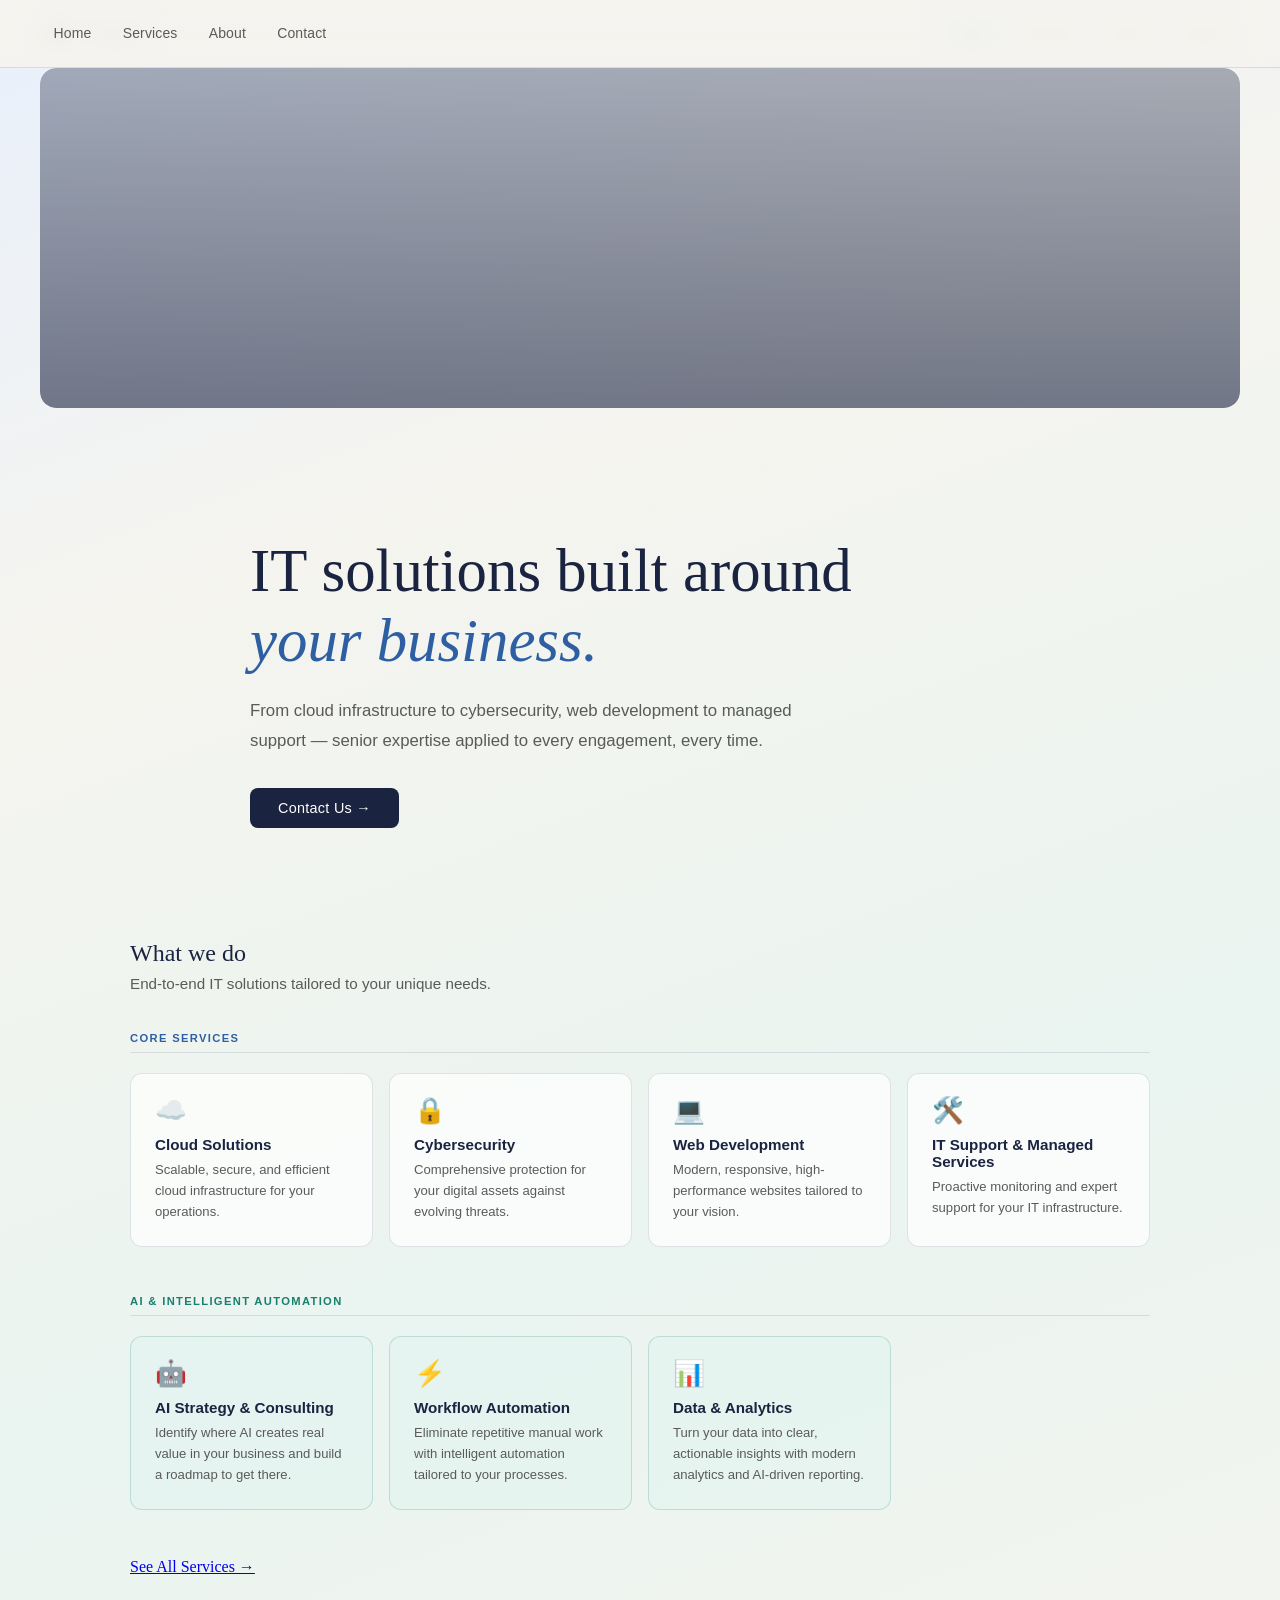
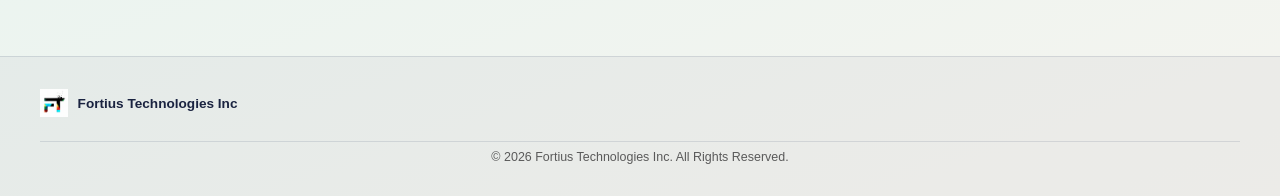
==== index.html @ 6e8ea07d "Revise index.html for improved layout and content Updated HTML structure and content for Fortius Tec" ====
<!DOCTYPE html>
<html lang="en">
<head>
  <meta charset="UTF-8" />
  <meta name="viewport" content="width=device-width, initial-scale=1.0" />
  <title>Fortius Technologies Inc — Experienced, Personalized IT Consulting</title>
  <link rel="stylesheet" href="styles.css" />
</head>
<body>

  <!-- NAV -->
  <nav>
    <a href="index.html" class="logo-wrap">
      <img src="logo.png" alt="Fortius Technologies Logo" />
      <span class="logo-text">Fortius</span>
    </a>
    <ul>
      <li><a href="index.html" class="active">Home</a></li>
      <li><a href="services.html">Services</a></li>
      <li><a href="about.html">About</a></li>
      <li><a href="contact.html">Contact</a></li>
    </ul>
  </nav>

  <main>

    <!-- VIDEO BANNER -->
    <div class="video-hero">
      <video autoplay muted loop playsinline>
        <source src="background.mp4" type="video/mp4" />
      </video>
    </div>

    <!-- HERO -->
    <section class="hero">
      <h1>IT solutions built around<br /><em>your business.</em></h1>
      <p>From cloud infrastructure to cybersecurity, web development to managed support — senior expertise applied to every engagement, every time.</p>
      <a href="contact.html" class="btn">Contact Us →</a>
    </section>

    <!-- QUICK SERVICES PREVIEW -->
    <section class="services-section">
      <h2>What we do</h2>
      <p class="section-sub">End-to-end IT solutions tailored to your unique needs.</p>

      <div class="service-category">
        <h3>Core Services</h3>
        <div class="cards">
          <div class="card">
            <span class="card-icon">☁️</span>
            <h4>Cloud Solutions</h4>
            <p>Scalable, secure, and efficient cloud infrastructure for your operations.</p>
          </div>
          <div class="card">
            <span class="card-icon">🔒</span>
            <h4>Cybersecurity</h4>
            <p>Comprehensive protection for your digital assets against evolving threats.</p>
          </div>
          <div class="card">
            <span class="card-icon">💻</span>
            <h4>Web Development</h4>
            <p>Modern, responsive, high-performance websites tailored to your vision.</p>
          </div>
          <div class="card">
            <span class="card-icon">🛠️</span>
            <h4>IT Support &amp; Managed Services</h4>
            <p>Proactive monitoring and expert support for your IT infrastructure.</p>
          </div>
        </div>
      </div>

      <div class="service-category ai-category">
        <h3>AI &amp; Intelligent Automation</h3>
        <div class="cards">
          <div class="card">
            <span class="card-icon">🤖</span>
            <h4>AI Strategy &amp; Consulting</h4>
            <p>Identify where AI creates real value in your business and build a roadmap to get there.</p>
          </div>
          <div class="card">
            <span class="card-icon">⚡</span>
            <h4>Workflow Automation</h4>
            <p>Eliminate repetitive manual work with intelligent automation tailored to your processes.</p>
          </div>
          <div class="card">
            <span class="card-icon">📊</span>
            <h4>Data &amp; Analytics</h4>
            <p>Turn your data into clear, actionable insights with modern analytics and AI-driven reporting.</p>
          </div>
        </div>
      </div>

      <a href="services.html" class="btn" style="margin-top:1rem;">See All Services →</a>
    </section>

  </main>

  <!-- FOOTER -->
  <footer>
    <a href="index.html" class="footer-logo">
      <img src="logo.png" alt="Fortius Technologies" />
      <span>Fortius Technologies Inc</span>
    </a>
    <nav>
      <ul>
        <li><a href="index.html">Home</a></li>
        <li><a href="services.html">Services</a></li>
        <li><a href="about.html">About</a></li>
        <li><a href="contact.html">Contact</a></li>
      </ul>
    </nav>
    <p class="copy">© 2026 Fortius Technologies Inc. All Rights Reserved.</p>
  </footer>

</body>
</html>
---- styles.css ----
/* =============================================
   Fortius Technologies — Global Styles
   ============================================= */

*, *::before, *::after {
  box-sizing: border-box;
  margin: 0;
  padding: 0;
}

:root {
  --cream: #f5f4ef;
  --cream-dark: #ede9e0;
  --navy: #1a2340;
  --navy-mid: #243057;
  --accent: #2e5fa3;
  --accent-light: #4a7fd4;
  --accent-glow: #d6e4f7;
  --teal: #1a7f6e;
  --teal-light: #e0f4f0;
  --text: #1c1c1c;
  --text-muted: #5a5a5a;
  --border: rgba(30, 40, 80, 0.12);
  --nav-h: 68px;
}

html { scroll-behavior: smooth; }

body {
  font-family: 'Georgia', 'Times New Roman', serif;
  color: var(--text);
  background: var(--cream);
  /* Subtle layered background with gentle gradient and diagonal texture */
  background:
    linear-gradient(160deg, #e8f0fb 0%, #f5f4ef 30%, #eaf4f0 65%, #f5f4ef 100%);
  min-height: 100vh;
}

/* ── NAV ── */
nav {
  position: fixed;
  top: 0;
  left: 0;
  right: 0;
  z-index: 100;
  height: var(--nav-h);
  display: flex;
  align-items: center;
  padding: 0 2.5rem;
  background: rgba(245, 244, 239, 0.92);
  backdrop-filter: blur(12px);
  -webkit-backdrop-filter: blur(12px);
  border-bottom: 1px solid var(--border);
  gap: 2rem;
}

nav .logo-wrap {
  display: flex;
  align-items: center;
  gap: 0.65rem;
  text-decoration: none;
  margin-right: auto;
  flex-shrink: 0;
}

nav .logo-wrap img {
  height: 38px;
  width: auto;
  display: block;
}

nav .logo-text {
  font-family: 'Georgia', serif;
  font-size: 1.05rem;
  font-weight: 700;
  color: var(--navy);
  letter-spacing: 0.01em;
  line-height: 1.1;
}

nav ul {
  list-style: none;
  display: flex;
  gap: 0.25rem;
  align-items: center;
}

nav ul li a {
  font-family: -apple-system, BlinkMacSystemFont, 'Segoe UI', sans-serif;
  font-size: 0.875rem;
  font-weight: 500;
  color: var(--text-muted);
  text-decoration: none;
  padding: 0.45rem 0.85rem;
  border-radius: 6px;
  transition: color 0.18s, background 0.18s;
  letter-spacing: 0.01em;
}

nav ul li a:hover,
nav ul li a.active {
  color: var(--accent);
  background: var(--accent-glow);
}

/* ── MAIN CONTENT OFFSET ── */
main {
  padding-top: var(--nav-h);
  min-height: 100vh;
}

/* ── HERO ── */
.hero {
  padding: 5rem 2.5rem 4rem;
  max-width: 860px;
  margin: 0 auto;
}

.hero h1 {
  font-size: clamp(2.4rem, 5vw, 3.8rem);
  font-weight: 400;
  line-height: 1.15;
  color: var(--navy);
  margin-bottom: 1.25rem;
}

.hero h1 em {
  font-style: italic;
  color: var(--accent);
}

.hero p {
  font-size: 1.05rem;
  line-height: 1.8;
  color: var(--text-muted);
  max-width: 560px;
  margin-bottom: 2rem;
  font-family: -apple-system, BlinkMacSystemFont, 'Segoe UI', sans-serif;
  font-weight: 400;
}

.hero .btn {
  display: inline-block;
  padding: 0.75rem 1.75rem;
  background: var(--navy);
  color: #fff;
  border-radius: 8px;
  text-decoration: none;
  font-family: -apple-system, BlinkMacSystemFont, 'Segoe UI', sans-serif;
  font-size: 0.9rem;
  font-weight: 500;
  letter-spacing: 0.02em;
  transition: background 0.2s, transform 0.15s;
}

.hero .btn:hover {
  background: var(--accent);
  transform: translateY(-1px);
}

/* ── SERVICES SECTION ── */
.services-section {
  padding: 3rem 2.5rem 5rem;
  max-width: 1100px;
  margin: 0 auto;
}

.services-section h2 {
  font-size: 1.5rem;
  font-weight: 400;
  color: var(--navy);
  margin-bottom: 0.5rem;
}

.services-section .section-sub {
  font-family: -apple-system, BlinkMacSystemFont, 'Segoe UI', sans-serif;
  color: var(--text-muted);
  font-size: 0.95rem;
  margin-bottom: 2.5rem;
}

.service-category {
  margin-bottom: 3rem;
}

.service-category h3 {
  font-family: -apple-system, BlinkMacSystemFont, 'Segoe UI', sans-serif;
  font-size: 0.7rem;
  font-weight: 600;
  letter-spacing: 0.12em;
  text-transform: uppercase;
  color: var(--accent);
  margin-bottom: 1.25rem;
  padding-bottom: 0.5rem;
  border-bottom: 1px solid var(--border);
}

.cards {
  display: grid;
  grid-template-columns: repeat(auto-fill, minmax(240px, 1fr));
  gap: 1rem;
}

.card {
  background: rgba(255,255,255,0.7);
  border: 1px solid var(--border);
  border-radius: 12px;
  padding: 1.5rem;
  transition: box-shadow 0.2s, transform 0.2s, border-color 0.2s;
}

.card:hover {
  box-shadow: 0 4px 24px rgba(46, 95, 163, 0.1);
  transform: translateY(-2px);
  border-color: rgba(46, 95, 163, 0.25);
}

.card .card-icon {
  font-size: 1.6rem;
  margin-bottom: 0.75rem;
  display: block;
  line-height: 1;
}

.card h4 {
  font-family: -apple-system, BlinkMacSystemFont, 'Segoe UI', sans-serif;
  font-size: 0.95rem;
  font-weight: 600;
  color: var(--navy);
  margin-bottom: 0.4rem;
}

.card p {
  font-family: -apple-system, BlinkMacSystemFont, 'Segoe UI', sans-serif;
  font-size: 0.82rem;
  line-height: 1.6;
  color: var(--text-muted);
}

/* AI category special accent */
.service-category.ai-category h3 {
  color: var(--teal);
}

.service-category.ai-category .card {
  background: rgba(224, 244, 240, 0.5);
  border-color: rgba(26, 127, 110, 0.2);
}

.service-category.ai-category .card:hover {
  box-shadow: 0 4px 24px rgba(26, 127, 110, 0.12);
  border-color: rgba(26, 127, 110, 0.4);
}

/* ── ABOUT / GENERIC INNER ── */
.inner-hero {
  padding: 4.5rem 2.5rem 3rem;
  max-width: 760px;
  margin: 0 auto;
}

.inner-hero h1 {
  font-size: clamp(2rem, 4vw, 3rem);
  font-weight: 400;
  color: var(--navy);
  margin-bottom: 1rem;
}

.inner-hero p {
  font-family: -apple-system, BlinkMacSystemFont, 'Segoe UI', sans-serif;
  font-size: 1rem;
  color: var(--text-muted);
  line-height: 1.8;
  max-width: 600px;
}

.inner-content {
  padding: 0 2.5rem 5rem;
  max-width: 760px;
  margin: 0 auto;
}

.inner-content h2 {
  font-size: 1.3rem;
  font-weight: 400;
  color: var(--navy);
  margin: 2rem 0 0.75rem;
}

.inner-content p {
  font-family: -apple-system, BlinkMacSystemFont, 'Segoe UI', sans-serif;
  font-size: 0.95rem;
  color: var(--text-muted);
  line-height: 1.8;
}

/* ── CONTACT STYLES ── */
.contact-wrap {
  max-width: 780px;
  margin: 0 auto;
  padding: 4.5rem 2.5rem 5rem;
}

.contact-wrap h1 {
  font-size: clamp(2rem, 4vw, 3rem);
  font-weight: 400;
  color: var(--navy);
  margin-bottom: 0.5rem;
}

.contact-wrap .tagline {
  font-family: -apple-system, BlinkMacSystemFont, 'Segoe UI', sans-serif;
  color: var(--text-muted);
  margin-bottom: 2.5rem;
  font-size: 1rem;
}

.contact-meta {
  display: grid;
  grid-template-columns: repeat(auto-fit, minmax(160px, 1fr));
  gap: 1rem;
  margin-bottom: 2.5rem;
}

.contact-meta-item {
  background: rgba(255,255,255,0.7);
  border: 1px solid var(--border);
  border-radius: 10px;
  padding: 1rem 1.25rem;
}

.contact-meta-item .label {
  font-family: -apple-system, BlinkMacSystemFont, 'Segoe UI', sans-serif;
  font-size: 0.7rem;
  font-weight: 600;
  letter-spacing: 0.1em;
  text-transform: uppercase;
  color: var(--accent);
  margin-bottom: 0.3rem;
}

.contact-meta-item .value {
  font-family: -apple-system, BlinkMacSystemFont, 'Segoe UI', sans-serif;
  font-size: 0.9rem;
  color: var(--navy);
}

.contact-meta-item .value a {
  color: var(--accent);
  text-decoration: none;
}

.contact-form h2 {
  font-size: 1.2rem;
  font-weight: 400;
  color: var(--navy);
  margin-bottom: 0.4rem;
}

.contact-form .form-sub {
  font-family: -apple-system, BlinkMacSystemFont, 'Segoe UI', sans-serif;
  font-size: 0.85rem;
  color: var(--text-muted);
  margin-bottom: 1.5rem;
}

.form-row {
  display: grid;
  grid-template-columns: 1fr 1fr;
  gap: 1rem;
  margin-bottom: 1rem;
}

.form-field {
  display: flex;
  flex-direction: column;
  gap: 0.35rem;
  margin-bottom: 1rem;
}

.form-field label {
  font-family: -apple-system, BlinkMacSystemFont, 'Segoe UI', sans-serif;
  font-size: 0.78rem;
  font-weight: 500;
  color: var(--navy);
}

.form-field input,
.form-field select,
.form-field textarea {
  font-family: -apple-system, BlinkMacSystemFont, 'Segoe UI', sans-serif;
  font-size: 0.9rem;
  color: var(--text);
  background: rgba(255,255,255,0.8);
  border: 1px solid var(--border);
  border-radius: 8px;
  padding: 0.65rem 0.9rem;
  outline: none;
  transition: border-color 0.18s;
  width: 100%;
}

.form-field input:focus,
.form-field select:focus,
.form-field textarea:focus {
  border-color: var(--accent-light);
  box-shadow: 0 0 0 3px rgba(74, 127, 212, 0.12);
}

.form-field textarea { resize: vertical; min-height: 120px; }

.btn-submit {
  background: var(--navy);
  color: #fff;
  border: none;
  border-radius: 8px;
  padding: 0.75rem 1.75rem;
  font-family: -apple-system, BlinkMacSystemFont, 'Segoe UI', sans-serif;
  font-size: 0.9rem;
  font-weight: 500;
  cursor: pointer;
  transition: background 0.2s;
}

.btn-submit:hover { background: var(--accent); }

/* ── PROCESS STEPS ── */
.process {
  margin-top: 3rem;
}

.process h2 {
  font-size: 1.2rem;
  font-weight: 400;
  color: var(--navy);
  margin-bottom: 1.5rem;
}

.steps {
  display: grid;
  gap: 1rem;
}

.step {
  display: flex;
  gap: 1rem;
  background: rgba(255,255,255,0.6);
  border: 1px solid var(--border);
  border-radius: 10px;
  padding: 1.25rem;
  align-items: flex-start;
}

.step .step-num {
  font-family: -apple-system, BlinkMacSystemFont, 'Segoe UI', sans-serif;
  font-size: 0.7rem;
  font-weight: 700;
  color: var(--accent);
  background: var(--accent-glow);
  border-radius: 6px;
  padding: 0.25rem 0.5rem;
  flex-shrink: 0;
  margin-top: 0.1rem;
  letter-spacing: 0.04em;
}

.step h4 {
  font-family: -apple-system, BlinkMacSystemFont, 'Segoe UI', sans-serif;
  font-size: 0.9rem;
  font-weight: 600;
  color: var(--navy);
  margin-bottom: 0.3rem;
}

.step p {
  font-family: -apple-system, BlinkMacSystemFont, 'Segoe UI', sans-serif;
  font-size: 0.82rem;
  color: var(--text-muted);
  line-height: 1.6;
}

/* ── FOOTER ── */
footer {
  border-top: 1px solid var(--border);
  padding: 2rem 2.5rem;
  display: flex;
  align-items: center;
  justify-content: space-between;
  flex-wrap: wrap;
  gap: 1rem;
  background: rgba(26, 35, 64, 0.04);
}

footer .footer-logo {
  display: flex;
  align-items: center;
  gap: 0.6rem;
  text-decoration: none;
}

footer .footer-logo img { height: 28px; }

footer .footer-logo span {
  font-family: -apple-system, BlinkMacSystemFont, 'Segoe UI', sans-serif;
  font-size: 0.85rem;
  font-weight: 600;
  color: var(--navy);
}

footer nav ul {
  flex-wrap: wrap;
  justify-content: flex-end;
}

footer .copy {
  font-family: -apple-system, BlinkMacSystemFont, 'Segoe UI', sans-serif;
  font-size: 0.78rem;
  color: var(--text-muted);
  width: 100%;
  text-align: center;
  padding-top: 0.5rem;
  border-top: 1px solid var(--border);
  margin-top: 0.5rem;
}

/* ── VIDEO BG ── */
.video-hero {
  position: relative;
  overflow: hidden;
  border-radius: 16px;
  margin: 0 2.5rem 3rem;
  max-height: 340px;
}

.video-hero video {
  width: 100%;
  object-fit: cover;
  max-height: 340px;
  display: block;
}

.video-hero::after {
  content: '';
  position: absolute;
  inset: 0;
  background: linear-gradient(to bottom, rgba(26,35,64,0.35), rgba(26,35,64,0.6));
  border-radius: inherit;
}

/* ── RESPONSIVE ── */
@media (max-width: 640px) {
  nav { padding: 0 1.25rem; }
  .hero, .services-section, .inner-hero, .inner-content, .contact-wrap { padding-left: 1.25rem; padding-right: 1.25rem; }
  .form-row { grid-template-columns: 1fr; }
  footer { flex-direction: column; align-items: flex-start; }
  footer nav ul { justify-content: flex-start; }
  .video-hero { margin-left: 1.25rem; margin-right: 1.25rem; }
}
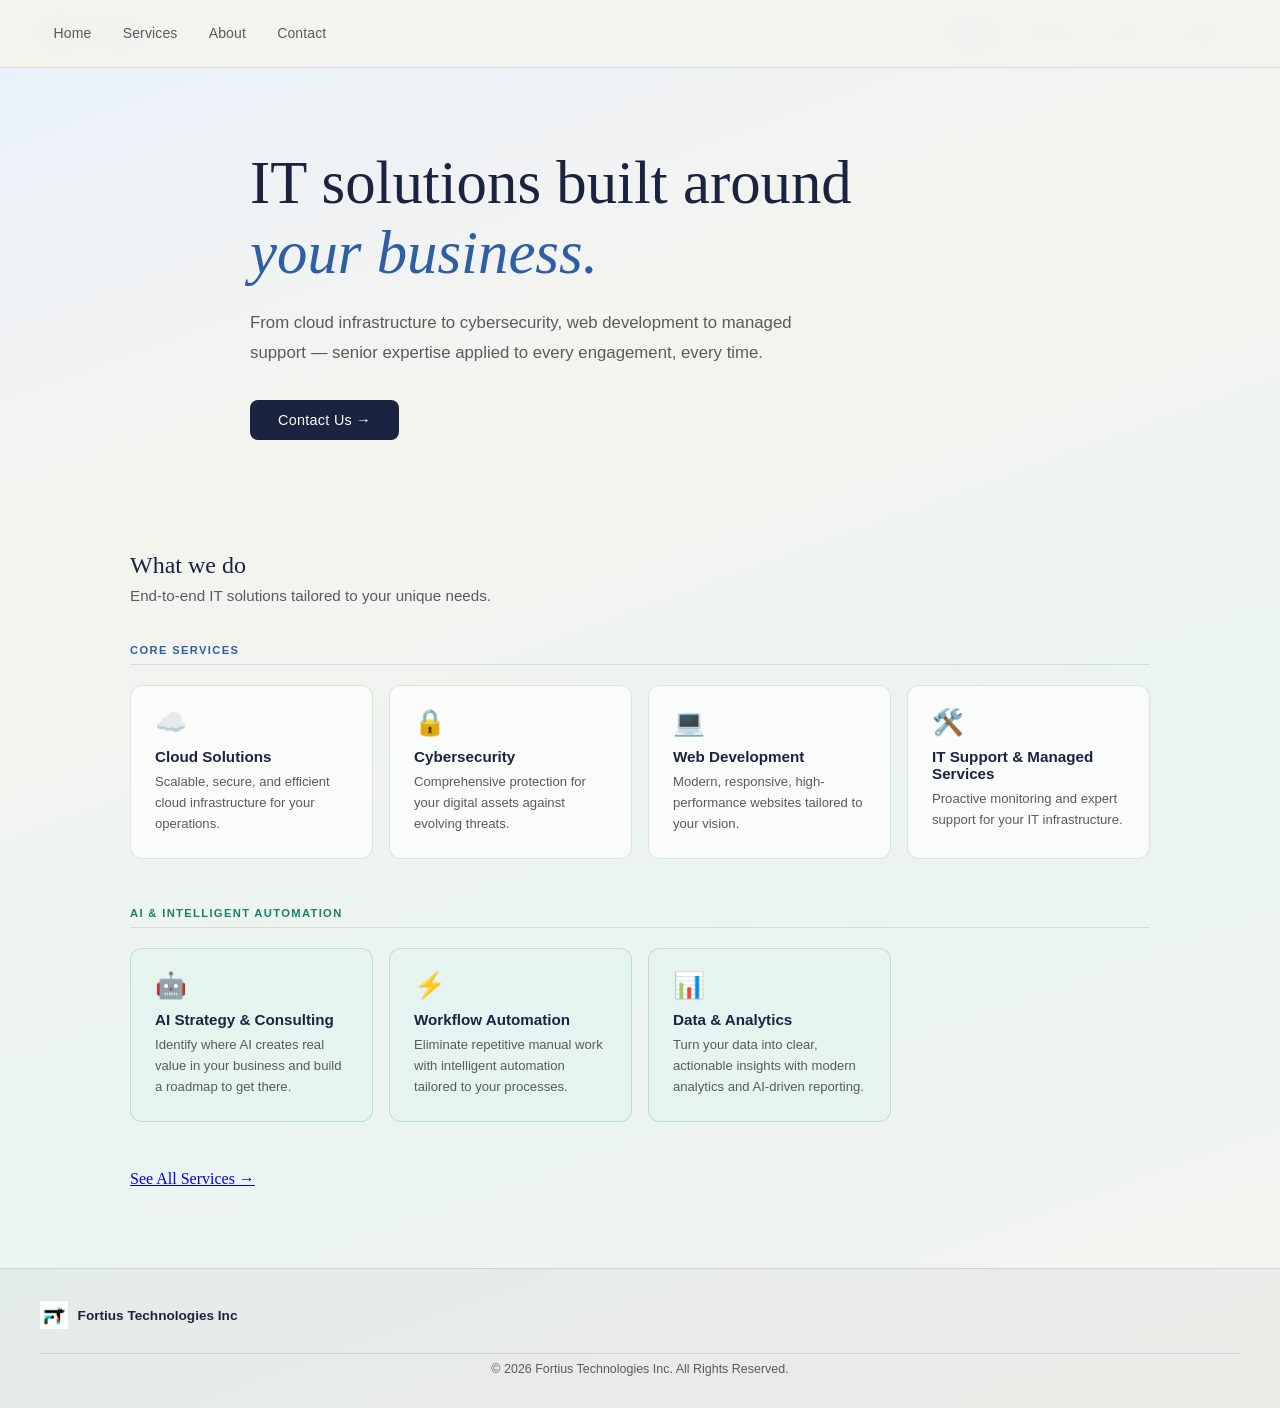
==== commit 93c5c5ca: "Remove video banner from index.html Removed video banner section from the main layout." ====
--- a/index.html
+++ b/index.html
@@ -23,13 +23,6 @@
   </nav>
 
   <main>
-
-    <!-- VIDEO BANNER -->
-    <div class="video-hero">
-      <video autoplay muted loop playsinline>
-        <source src="background.mp4" type="video/mp4" />
-      </video>
-    </div>
 
     <!-- HERO -->
     <section class="hero">
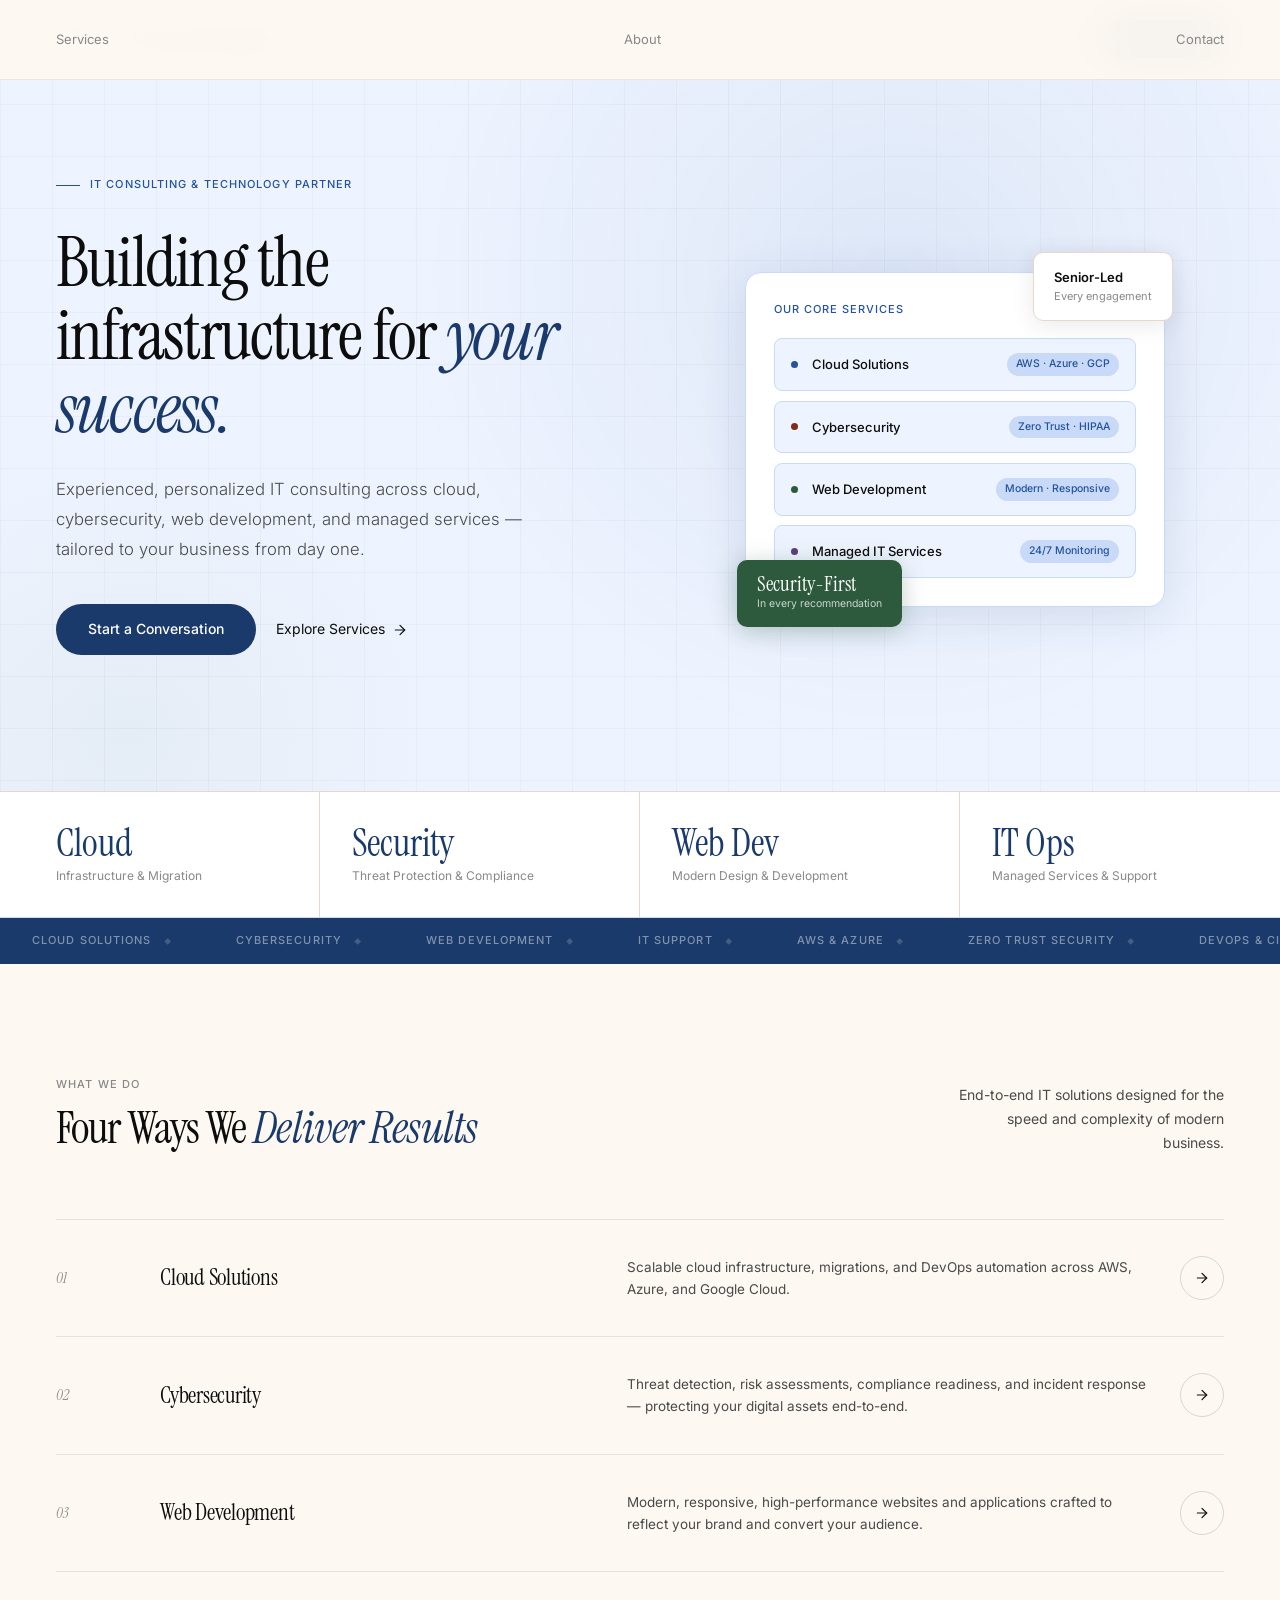
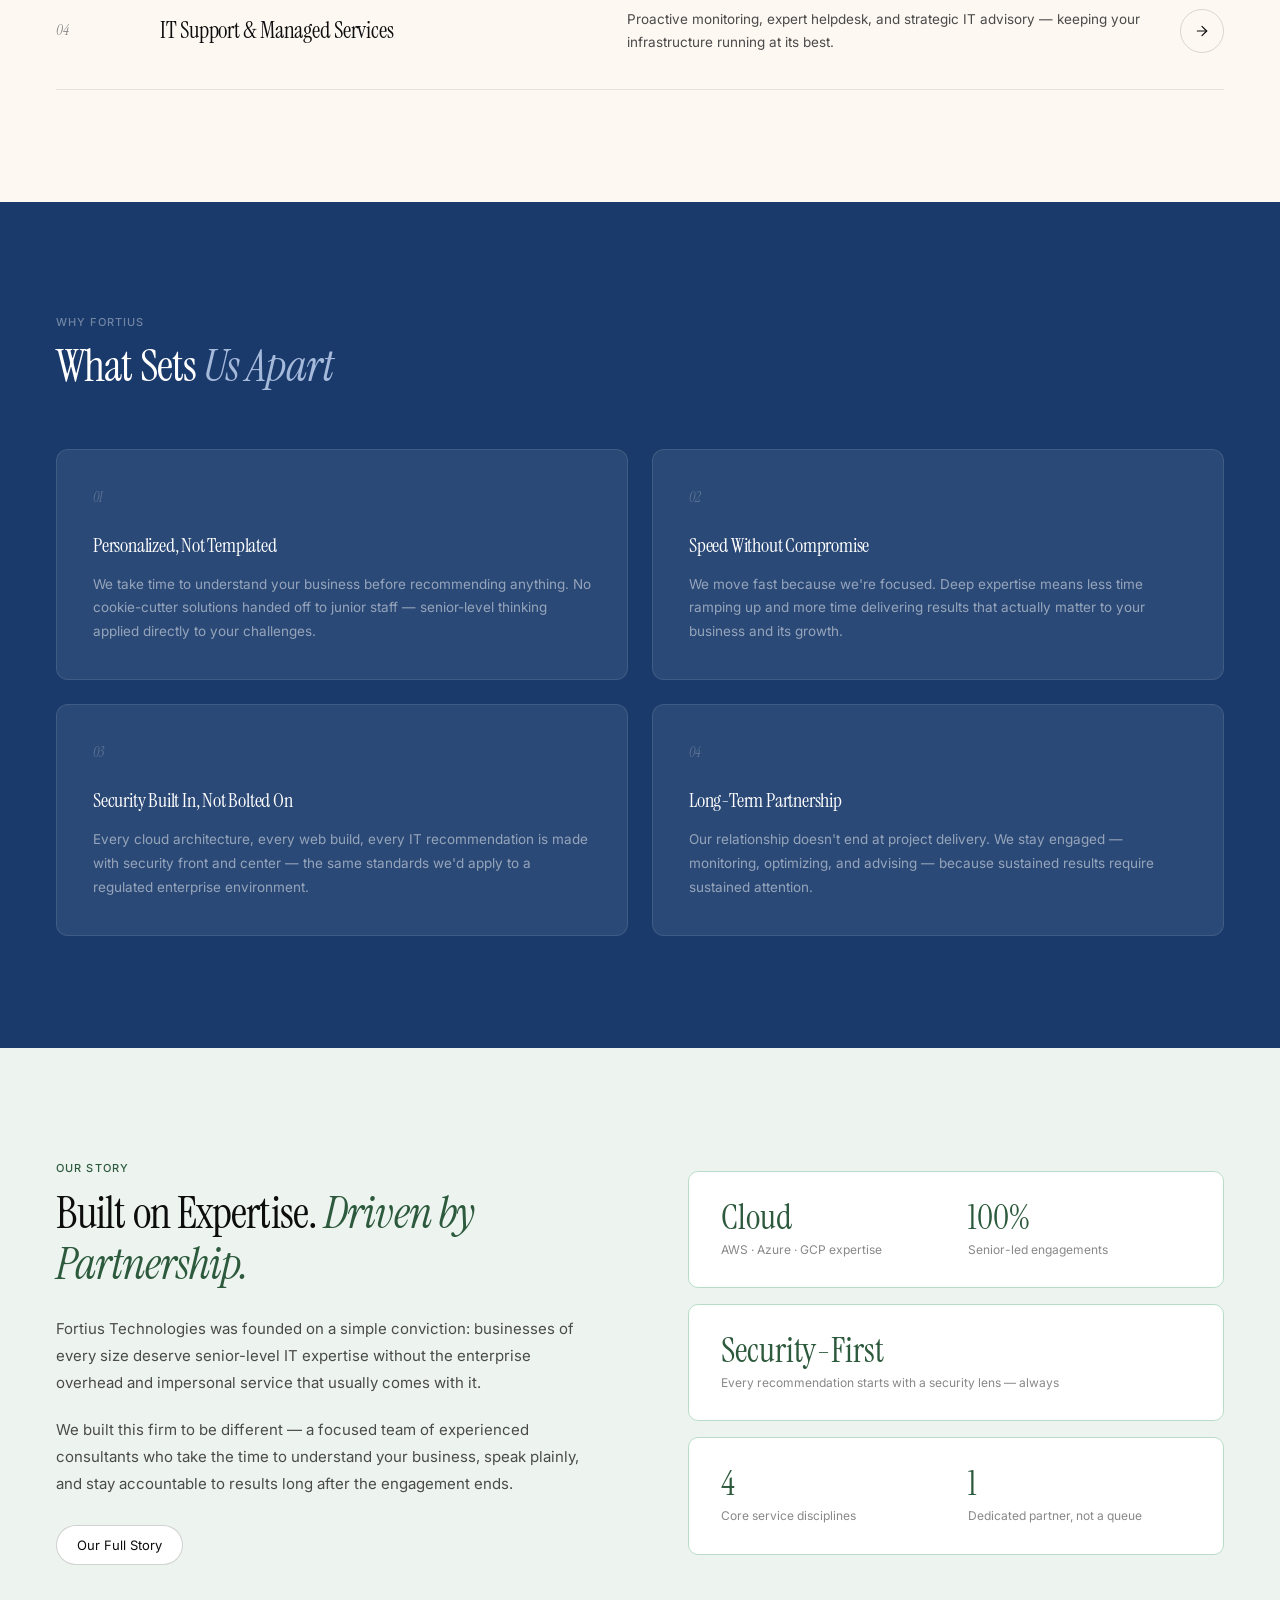
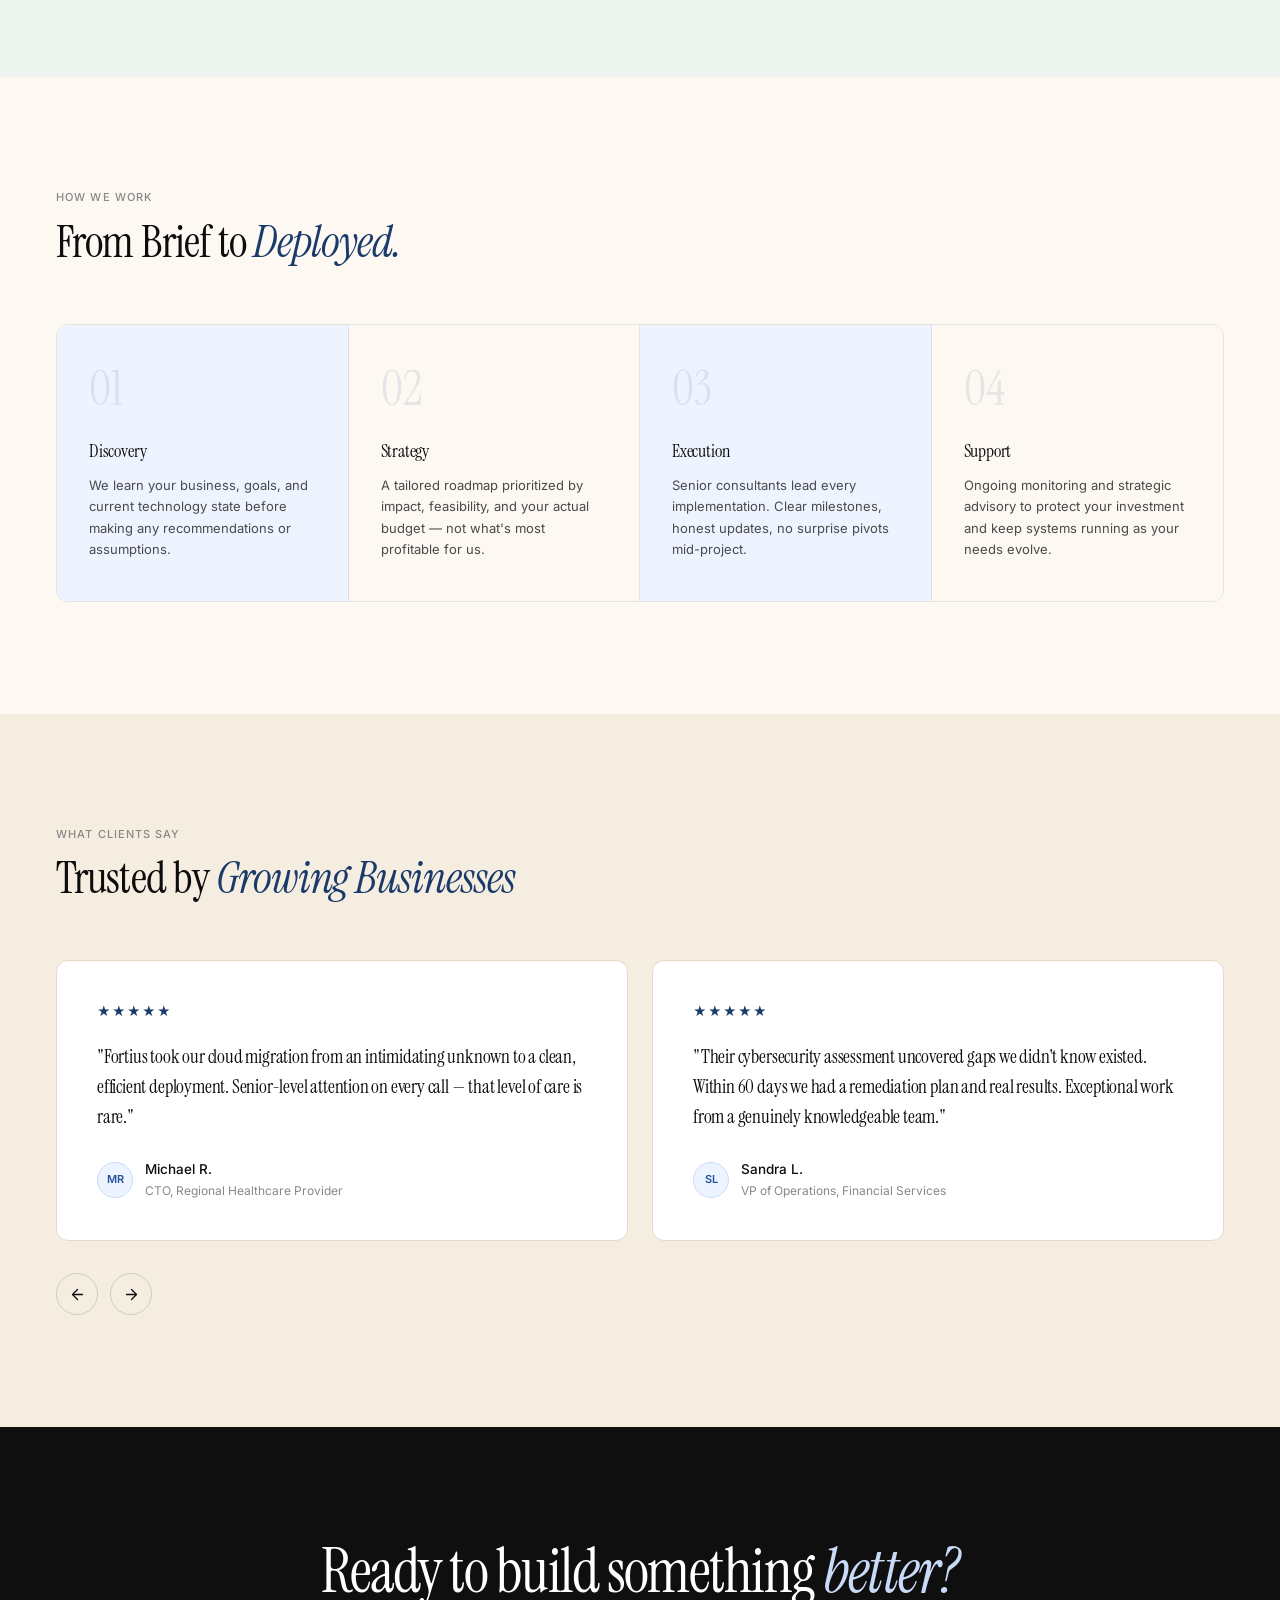
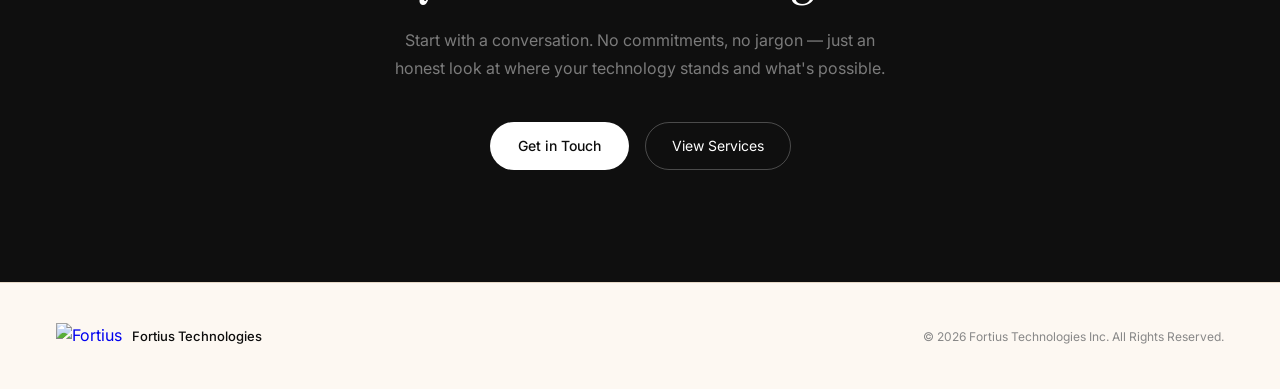
==== commit 0cbad39b: "Update print statement from 'Hello' to 'Goodbye'" ====
--- a/index.html
+++ b/index.html
@@ -1,109 +1,289 @@
 <!DOCTYPE html>
 <html lang="en">
 <head>
-  <meta charset="UTF-8" />
-  <meta name="viewport" content="width=device-width, initial-scale=1.0" />
-  <title>Fortius Technologies Inc — Experienced, Personalized IT Consulting</title>
-  <link rel="stylesheet" href="styles.css" />
+<meta charset="UTF-8">
+<meta name="viewport" content="width=device-width, initial-scale=1.0">
+<title>Fortius Technologies — Expert IT Consulting</title>
+<link rel="preconnect" href="https://fonts.googleapis.com">
+<link href="https://fonts.googleapis.com/css2?family=Instrument+Serif:ital@0;1&family=Inter:wght@300;400;500;600&display=swap" rel="stylesheet">
+<style>
+*,*::before,*::after{box-sizing:border-box;margin:0;padding:0}
+:root{
+  --ink:#0d0d0d;--ink2:#4a4a4a;--ink3:#888;
+  --cream:#fdf8f2;--cream2:#f5ede0;--cream3:#e6d9c8;
+  --blue:#1a3a6b;--blue2:#2452a0;--blue-soft:#eef4ff;--blue-mid:#c8daf8;
+  --sage:#2d5a3d;--sage-soft:#edf4f0;--sage-mid:#b8dcc8;
+  --dark:#0f0f0f;--dark2:#191919;
+  --serif:'Instrument Serif',Georgia,serif;
+  --sans:'Inter',system-ui,sans-serif;
+  --nav-h:80px;
+}
+html{scroll-behavior:smooth}
+body{font-family:var(--sans);background:var(--cream);color:var(--ink);font-size:16px;line-height:1.6;-webkit-font-smoothing:antialiased}
+
+nav{position:fixed;top:0;left:0;right:0;z-index:200;height:var(--nav-h);display:flex;align-items:center;justify-content:space-between;padding:0 3.5rem;background:rgba(253,248,242,0.96);backdrop-filter:blur(20px);border-bottom:1px solid rgba(0,0,0,0.07)}
+.nav-logo{display:flex;align-items:center;gap:10px;text-decoration:none}
+.nav-logo img{height:34px;width:auto}
+.nav-logo-name{font-size:15px;font-weight:600;color:var(--ink);letter-spacing:-.01em}
+.nav-links{display:flex;gap:2.5rem}
+.nav-links a{font-size:13px;color:var(--ink2);text-decoration:none;transition:color .2s}
+.nav-links a:hover{color:var(--ink)}
+.nav-actions{display:flex;gap:.75rem;align-items:center}
+.btn-ghost{font-size:13px;color:var(--ink);text-decoration:none;padding:9px 20px;border:1px solid rgba(0,0,0,.18);border-radius:100px;transition:all .2s;white-space:nowrap}
+.btn-ghost:hover{background:var(--ink);color:#fff;border-color:var(--ink)}
+.btn-solid{font-size:13px;font-weight:500;color:#fff;background:var(--blue);text-decoration:none;padding:9px 22px;border-radius:100px;transition:opacity .2s;white-space:nowrap}
+.btn-solid:hover{opacity:.82}
+.ham{display:none;flex-direction:column;gap:5px;cursor:pointer;background:none;border:none;padding:8px}
+.ham span{display:block;width:22px;height:1.5px;background:var(--ink)}
+.mob-nav{display:none;position:fixed;top:var(--nav-h);left:0;right:0;background:var(--cream);padding:1.5rem 2rem;border-bottom:1px solid var(--cream3);flex-direction:column;gap:1.25rem;z-index:199}
+.mob-nav.open{display:flex}
+.mob-nav a{font-size:16px;color:var(--ink);text-decoration:none}
+
+/* HERO */
+.hero-wrap{background:var(--blue-soft);position:relative;overflow:hidden;border-bottom:1px solid var(--blue-mid)}
+.hero-wrap::before{content:'';position:absolute;inset:0;background:radial-gradient(ellipse 60% 80% at 70% 30%,rgba(36,82,160,.08) 0%,transparent 65%),radial-gradient(ellipse 40% 50% at 10% 80%,rgba(45,90,61,.05) 0%,transparent 60%);pointer-events:none}
+.hero-wrap::after{content:'';position:absolute;inset:0;background-image:linear-gradient(rgba(26,58,107,.04) 1px,transparent 1px),linear-gradient(90deg,rgba(26,58,107,.04) 1px,transparent 1px);background-size:52px 52px;pointer-events:none}
+.hero{padding:calc(var(--nav-h) + 5.5rem) 3.5rem 0;max-width:1280px;margin:0 auto;position:relative;z-index:1;display:grid;grid-template-columns:1.05fr 1fr;gap:4rem;align-items:center}
+.hero-left{padding-bottom:4.5rem}
+.hero-tag{display:inline-flex;align-items:center;gap:10px;font-size:11px;font-weight:500;letter-spacing:.1em;text-transform:uppercase;color:var(--blue2);margin-bottom:2rem}
+.hero-tag-line{width:24px;height:1.5px;background:var(--blue2)}
+.hero h1{font-family:var(--serif);font-size:clamp(2.8rem,5.5vw,5.2rem);font-weight:400;line-height:1.04;letter-spacing:-.025em;color:var(--ink);margin-bottom:1.75rem}
+.hero h1 em{font-style:italic;color:var(--blue)}
+.hero-lead{font-size:1.05rem;font-weight:300;color:var(--ink2);max-width:480px;line-height:1.8;margin-bottom:2.5rem}
+.hero-btns{display:flex;align-items:center;gap:1.25rem}
+.hero-primary{font-size:14px;font-weight:500;color:#fff;background:var(--blue);text-decoration:none;padding:14px 32px;border-radius:100px;transition:opacity .2s}
+.hero-primary:hover{opacity:.82}
+.hero-secondary{font-size:14px;color:var(--ink);text-decoration:none;display:flex;align-items:center;gap:7px;transition:gap .2s}
+.hero-secondary:hover{gap:12px}
+.hero-secondary svg{width:16px;height:16px;stroke:currentColor;fill:none;stroke-width:1.8;stroke-linecap:round;stroke-linejoin:round}
+
+/* HERO VISUAL */
+.hero-right{padding-bottom:3rem;display:flex;align-items:flex-end;justify-content:center}
+.hero-visual{width:100%;max-width:420px;position:relative;margin-top:2rem}
+.hv-badge2{position:absolute;top:-1.25rem;right:-.5rem;background:#fff;border:1px solid var(--cream3);border-radius:10px;padding:.875rem 1.25rem;box-shadow:0 4px 24px rgba(0,0,0,.09);z-index:2}
+.hv-badge2-val{font-size:13px;font-weight:600;color:var(--ink)}
+.hv-badge2-lbl{font-size:11px;color:var(--ink3);margin-top:1px}
+.hv-main{background:#fff;border:1px solid var(--blue-mid);border-radius:16px;padding:1.75rem;box-shadow:0 8px 48px rgba(26,58,107,.12)}
+.hv-main-label{font-size:11px;font-weight:500;letter-spacing:.09em;text-transform:uppercase;color:var(--blue2);margin-bottom:1.25rem}
+.hv-services{display:flex;flex-direction:column;gap:.6rem}
+.hv-svc{display:flex;align-items:center;gap:.875rem;padding:.875rem 1rem;background:var(--blue-soft);border:1px solid var(--blue-mid);border-radius:8px}
+.hv-svc-dot{width:7px;height:7px;border-radius:50%;flex-shrink:0}
+.hv-svc-name{font-size:13px;font-weight:500;color:var(--ink)}
+.hv-svc-tag{margin-left:auto;font-size:10.5px;font-weight:500;color:var(--blue2);background:var(--blue-mid);padding:3px 9px;border-radius:100px;white-space:nowrap}
+.hv-badge{position:absolute;bottom:-1.25rem;left:-.5rem;background:var(--sage);color:#fff;border-radius:10px;padding:.875rem 1.25rem;box-shadow:0 4px 24px rgba(45,90,61,.28);z-index:2}
+.hv-badge-val{font-family:var(--serif);font-size:1.3rem;font-weight:400;line-height:1}
+.hv-badge-lbl{font-size:10.5px;opacity:.75;margin-top:2px}
+
+/* STATS */
+.stats-bar{background:#fff;border-top:1px solid var(--cream3);max-width:1280px;margin:4rem auto 0;display:grid;grid-template-columns:repeat(4,1fr);position:relative;z-index:1}
+.stat{padding:2rem 0;border-right:1px solid var(--cream3)}
+.stat:last-child{border-right:none}
+.stat-val{font-family:var(--serif);font-size:2.4rem;font-weight:400;color:var(--blue);line-height:1;margin-bottom:.25rem}
+.stat-lbl{font-size:12px;color:var(--ink3)}
+
+/* TICKER */
+.ticker{background:var(--blue);overflow:hidden;padding:14px 0}
+.ticker-inner{display:flex;animation:tick 32s linear infinite;white-space:nowrap}
+.tick-item{flex-shrink:0;font-size:11px;font-weight:500;letter-spacing:.1em;text-transform:uppercase;color:rgba(255,255,255,.45);padding:0 2rem;display:flex;align-items:center;gap:.75rem}
+.tick-item::after{content:'◆';color:rgba(255,255,255,.18);font-size:7px}
+@keyframes tick{from{transform:translateX(0)}to{transform:translateX(-50%)}}
+
+/* SERVICES */
+.services-section{padding:7rem 3.5rem;max-width:1280px;margin:0 auto}
+.s-header{display:flex;align-items:flex-end;justify-content:space-between;gap:2rem;margin-bottom:4rem;flex-wrap:wrap}
+.s-lbl{font-size:11px;font-weight:500;letter-spacing:.1em;text-transform:uppercase;color:var(--ink3);margin-bottom:.6rem}
+.s-title{font-family:var(--serif);font-size:clamp(2rem,3.5vw,2.8rem);font-weight:400;line-height:1.15;letter-spacing:-.02em}
+.s-title em{font-style:italic;color:var(--blue)}
+.s-note{font-size:14px;color:var(--ink2);max-width:280px;line-height:1.7;text-align:right}
+.svc-list{border-top:1px solid rgba(0,0,0,.09)}
+.svc-row{display:grid;grid-template-columns:72px 1fr 1.2fr 44px;align-items:center;gap:2rem;padding:2.25rem 0;border-bottom:1px solid rgba(0,0,0,.09);text-decoration:none;color:inherit;transition:padding .2s,background .2s}
+.svc-row:hover{background:var(--blue-soft);padding-left:.875rem;padding-right:.875rem;margin:0 -.875rem;border-radius:10px;border-bottom-color:transparent}
+.svc-n{font-family:var(--serif);font-style:italic;font-size:.95rem;color:var(--ink3)}
+.svc-nm{font-family:var(--serif);font-size:1.45rem;font-weight:400;letter-spacing:-.01em}
+.svc-d{font-size:13.5px;color:var(--ink2);line-height:1.65}
+.svc-arr{width:44px;height:44px;border:1px solid rgba(0,0,0,.14);border-radius:50%;display:flex;align-items:center;justify-content:center;transition:all .25s;flex-shrink:0}
+.svc-row:hover .svc-arr{background:var(--blue);border-color:var(--blue)}
+.svc-row:hover .svc-arr svg{stroke:#fff}
+.svc-arr svg{width:16px;height:16px;stroke:var(--ink);fill:none;stroke-width:1.8;stroke-linecap:round;stroke-linejoin:round}
+
+/* WHY */
+.why-section{background:var(--blue);padding:7rem 3.5rem}
+.why-inner{max-width:1280px;margin:0 auto}
+.why-section .s-lbl{color:rgba(255,255,255,.38)}
+.why-section .s-title{color:#fff;margin-top:.5rem;margin-bottom:3.5rem}
+.why-section .s-title em{color:rgba(200,218,248,.8)}
+.why-grid{display:grid;grid-template-columns:1fr 1fr;gap:1.5rem}
+.why-card{background:rgba(255,255,255,.08);border:1px solid rgba(255,255,255,.1);border-radius:12px;padding:2.25rem;transition:border-color .25s,transform .25s,background .25s}
+.why-card:hover{border-color:rgba(255,255,255,.24);background:rgba(255,255,255,.12);transform:translateY(-2px)}
+.wc-n{font-family:var(--serif);font-style:italic;font-size:.9rem;color:rgba(255,255,255,.24);margin-bottom:1.25rem}
+.why-card h3{font-family:var(--serif);font-size:1.25rem;font-weight:400;color:#fff;margin-bottom:.75rem;letter-spacing:-.01em}
+.why-card p{font-size:13.5px;color:rgba(255,255,255,.5);line-height:1.75}
+
+/* STORY */
+.story-section{padding:7rem 3.5rem;background:var(--sage-soft)}
+.story-inner{max-width:1280px;margin:0 auto;display:grid;grid-template-columns:1fr 1fr;gap:6rem;align-items:center}
+.story-left .s-lbl{color:var(--sage);margin-bottom:.6rem}
+.story-left h2{font-family:var(--serif);font-size:clamp(2rem,3.5vw,2.8rem);font-weight:400;line-height:1.15;letter-spacing:-.02em;margin-bottom:1.5rem}
+.story-left h2 em{font-style:italic;color:var(--sage)}
+.story-left p{font-size:15px;color:var(--ink2);line-height:1.8;margin-bottom:1.25rem}
+.story-right{display:flex;flex-direction:column;gap:1rem}
+.story-card{background:#fff;border:1px solid var(--sage-mid);border-radius:10px;padding:1.75rem 2rem}
+.sc-val{font-family:var(--serif);font-size:2.2rem;font-weight:400;color:var(--sage);line-height:1;margin-bottom:.3rem}
+.sc-lbl{font-size:12px;color:var(--ink3)}
+.story-card-wide{background:#fff;border:1px solid var(--sage-mid);border-radius:10px;padding:1.75rem 2rem;display:grid;grid-template-columns:1fr 1fr;gap:1.5rem}
+
+/* PROCESS */
+.process-section{padding:7rem 3.5rem;max-width:1280px;margin:0 auto}
+.process-section .s-title{margin-top:.5rem;margin-bottom:3.5rem}
+.process-grid{display:grid;grid-template-columns:repeat(4,1fr);border:1px solid rgba(0,0,0,.09);border-radius:12px;overflow:hidden}
+.proc-item{padding:2.5rem 2rem;border-right:1px solid rgba(0,0,0,.09)}
+.proc-item:last-child{border-right:none}
+.proc-item:nth-child(odd){background:var(--blue-soft)}
+.proc-item:nth-child(even){background:var(--cream)}
+.proc-n{font-family:var(--serif);font-size:3rem;font-weight:400;color:rgba(26,58,107,.1);line-height:1;margin-bottom:1.5rem}
+.proc-item h4{font-family:var(--serif);font-size:1.1rem;font-weight:400;margin-bottom:.6rem;letter-spacing:-.01em}
+.proc-item p{font-size:13px;color:var(--ink2);line-height:1.65}
+
+/* TESTIMONIALS */
+.test-section{padding:7rem 3.5rem;background:var(--cream2);overflow:hidden}
+.test-inner{max-width:1280px;margin:0 auto}
+.test-section .s-title{margin-top:.5rem;margin-bottom:3.5rem}
+.test-slider{overflow:hidden}
+.test-track{display:flex;gap:1.5rem;transition:transform .5s ease}
+.test-card{flex:0 0 calc(50% - .75rem);background:#fff;border:1px solid var(--cream3);border-radius:12px;padding:2.5rem}
+.t-stars{font-size:13px;letter-spacing:.08em;margin-bottom:1.25rem;color:var(--blue)}
+.t-quote{font-family:var(--serif);font-size:1.2rem;font-weight:400;line-height:1.55;color:var(--ink);margin-bottom:1.75rem;letter-spacing:-.01em}
+.t-author{display:flex;align-items:center;gap:.75rem}
+.t-init{width:36px;height:36px;border-radius:50%;background:var(--blue-soft);border:1px solid var(--blue-mid);display:flex;align-items:center;justify-content:center;font-size:11px;font-weight:600;color:var(--blue2)}
+.t-name{font-size:13.5px;font-weight:500;color:var(--ink)}
+.t-role{font-size:12px;color:var(--ink3)}
+.test-controls{display:flex;gap:.75rem;margin-top:2rem}
+.t-btn{width:42px;height:42px;border:1px solid rgba(0,0,0,.14);border-radius:50%;background:none;cursor:pointer;display:flex;align-items:center;justify-content:center;transition:all .2s}
+.t-btn:hover{background:var(--blue);border-color:var(--blue)}
+.t-btn:hover svg{stroke:#fff}
+.t-btn svg{width:17px;height:17px;stroke:var(--ink);fill:none;stroke-width:1.8;stroke-linecap:round;stroke-linejoin:round}
+
+/* CTA */
+.cta-section{background:var(--dark);padding:7rem 3.5rem;text-align:center}
+.cta-inner{max-width:660px;margin:0 auto}
+.cta-inner h2{font-family:var(--serif);font-size:clamp(2.4rem,5vw,3.8rem);font-weight:400;color:#fff;letter-spacing:-.025em;line-height:1.1;margin-bottom:1.25rem}
+.cta-inner h2 em{font-style:italic;color:var(--blue-mid)}
+.cta-inner p{font-size:1rem;color:rgba(255,255,255,.45);margin-bottom:2.5rem;line-height:1.75;max-width:500px;margin-left:auto;margin-right:auto}
+.cta-btns{display:flex;justify-content:center;gap:1rem;flex-wrap:wrap}
+.btn-white{font-size:14px;font-weight:500;color:var(--ink);background:#fff;text-decoration:none;padding:13px 28px;border-radius:100px;transition:opacity .2s}
+.btn-white:hover{opacity:.85}
+.btn-woutline{font-size:14px;color:#fff;text-decoration:none;padding:12px 26px;border-radius:100px;border:1px solid rgba(255,255,255,.25);transition:border-color .2s}
+.btn-woutline:hover{border-color:rgba(255,255,255,.6)}
+
+footer{background:var(--cream);border-top:1px solid var(--cream3);padding:2.5rem 3.5rem;display:flex;align-items:center;justify-content:space-between;flex-wrap:wrap;gap:1.25rem}
+.ft-logo{display:flex;align-items:center;gap:10px;text-decoration:none}
+.ft-logo img{height:26px}
+.ft-logo span{font-size:13px;font-weight:500;color:var(--ink)}
+.ft-links{display:flex;gap:2rem}
+.ft-links a{font-size:13px;color:var(--ink3);text-decoration:none;transition:color .2s}
+.ft-links a:hover{color:var(--ink)}
+.ft-copy{font-size:12px;color:var(--ink3)}
+
+@media(max-width:960px){
+  nav{padding:0 1.5rem}
+  .nav-links,.nav-actions .btn-ghost{display:none}
+  .ham{display:flex}
+  .hero{padding:calc(var(--nav-h) + 3.5rem) 1.5rem 0;grid-template-columns:1fr;gap:2.5rem}
+  .hero-left{padding-bottom:0}
+  .hero-right{display:none}
+  .stats-bar{grid-template-columns:1fr 1fr;margin:0}
+  .stat:nth-child(2){border-right:none}
+  .stat:nth-child(3){border-top:1px solid var(--cream3)}
+  .stat:nth-child(4){border-top:1px solid var(--cream3)}
+  .services-section,.process-section,.test-section,.cta-section{padding:5rem 1.5rem}
+  .why-section,.story-section{padding:5rem 1.5rem}
+  .svc-row{grid-template-columns:48px 1fr;gap:.875rem}
+  .svc-d,.svc-arr{display:none}
+  .why-grid{grid-template-columns:1fr}
+  .story-inner{grid-template-columns:1fr;gap:3rem}
+  .process-grid{grid-template-columns:1fr 1fr}
+  .proc-item:nth-child(2){border-right:none}
+  .proc-item:nth-child(3){border-top:1px solid rgba(0,0,0,.09)}
+  .proc-item:nth-child(4){border-top:1px solid rgba(0,0,0,.09);border-right:none}
+  .test-card{flex:0 0 100%}
+  .s-header{flex-direction:column;align-items:flex-start}
+  .s-note{text-align:left;max-width:100%}
+  footer{padding:2rem 1.5rem;flex-direction:column;align-items:flex-start}
+}
+</style>
 </head>
 <body>
-
-  <!-- NAV -->
-  <nav>
-    <a href="index.html" class="logo-wrap">
-      <img src="logo.png" alt="Fortius Technologies Logo" />
-      <span class="logo-text">Fortius</span>
-    </a>
-    <ul>
-      <li><a href="index.html" class="active">Home</a></li>
-      <li><a href="services.html">Services</a></li>
-      <li><a href="about.html">About</a></li>
-      <li><a href="contact.html">Contact</a></li>
-    </ul>
-  </nav>
-
-  <main>
-
-    <!-- HERO -->
-    <section class="hero">
-      <h1>IT solutions built around<br /><em>your business.</em></h1>
-      <p>From cloud infrastructure to cybersecurity, web development to managed support — senior expertise applied to every engagement, every time.</p>
-      <a href="contact.html" class="btn">Contact Us →</a>
-    </section>
-
-    <!-- QUICK SERVICES PREVIEW -->
-    <section class="services-section">
-      <h2>What we do</h2>
-      <p class="section-sub">End-to-end IT solutions tailored to your unique needs.</p>
-
-      <div class="service-category">
-        <h3>Core Services</h3>
-        <div class="cards">
-          <div class="card">
-            <span class="card-icon">☁️</span>
-            <h4>Cloud Solutions</h4>
-            <p>Scalable, secure, and efficient cloud infrastructure for your operations.</p>
-          </div>
-          <div class="card">
-            <span class="card-icon">🔒</span>
-            <h4>Cybersecurity</h4>
-            <p>Comprehensive protection for your digital assets against evolving threats.</p>
-          </div>
-          <div class="card">
-            <span class="card-icon">💻</span>
-            <h4>Web Development</h4>
-            <p>Modern, responsive, high-performance websites tailored to your vision.</p>
-          </div>
-          <div class="card">
-            <span class="card-icon">🛠️</span>
-            <h4>IT Support &amp; Managed Services</h4>
-            <p>Proactive monitoring and expert support for your IT infrastructure.</p>
+<nav>
+  <a class="nav-logo" href="index.html"><img src="https://www.fortius.cloud/logo.png" alt="Fortius"><span class="nav-logo-name">Fortius Technologies</span></a>
+  <div class="nav-links"><a href="services.html">Services</a><a href="about.html">About</a><a href="contact.html">Contact</a></div>
+  <div class="nav-actions"><a href="services.html" class="btn-ghost">Our Services</a><a href="contact.html" class="btn-solid">Get in Touch</a></div>
+  <button class="ham" id="ham"><span></span><span></span><span></span></button>
+</nav>
+<div class="mob-nav" id="mob"><a href="services.html">Services</a><a href="about.html">About</a><a href="contact.html">Contact</a><a href="contact.html" class="btn-solid" style="width:fit-content;padding:11px 24px">Get in Touch</a></div>
+
+<div class="hero-wrap">
+  <div class="hero">
+    <div class="hero-left">
+      <div class="hero-tag"><span class="hero-tag-line"></span>IT Consulting & Technology Partner</div>
+      <h1>Building the infrastructure for <em>your success.</em></h1>
+      <p class="hero-lead">Experienced, personalized IT consulting across cloud, cybersecurity, web development, and managed services — tailored to your business from day one.</p>
+      <div class="hero-btns">
+        <a href="contact.html" class="hero-primary">Start a Conversation</a>
+        <a href="services.html" class="hero-secondary">Explore Services <svg viewBox="0 0 24 24"><path d="M5 12h14"/><path d="m12 5 7 7-7 7"/></svg></a>
+      </div>
+    </div>
+    <div class="hero-right">
+      <div class="hero-visual">
+        <div class="hv-badge2"><div class="hv-badge2-val">Senior-Led</div><div class="hv-badge2-lbl">Every engagement</div></div>
+        <div class="hv-main">
+          <div class="hv-main-label">Our Core Services</div>
+          <div class="hv-services">
+            <div class="hv-svc"><span class="hv-svc-dot" style="background:#2452a0"></span><span class="hv-svc-name">Cloud Solutions</span><span class="hv-svc-tag">AWS · Azure · GCP</span></div>
+            <div class="hv-svc"><span class="hv-svc-dot" style="background:#7a2e1a"></span><span class="hv-svc-name">Cybersecurity</span><span class="hv-svc-tag">Zero Trust · HIPAA</span></div>
+            <div class="hv-svc"><span class="hv-svc-dot" style="background:#2d5a3d"></span><span class="hv-svc-name">Web Development</span><span class="hv-svc-tag">Modern · Responsive</span></div>
+            <div class="hv-svc"><span class="hv-svc-dot" style="background:#5a3e7a"></span><span class="hv-svc-name">Managed IT Services</span><span class="hv-svc-tag">24/7 Monitoring</span></div>
           </div>
         </div>
+        <div class="hv-badge"><div class="hv-badge-val">Security-First</div><div class="hv-badge-lbl">In every recommendation</div></div>
       </div>
-
-      <div class="service-category ai-category">
-        <h3>AI &amp; Intelligent Automation</h3>
-        <div class="cards">
-          <div class="card">
-            <span class="card-icon">🤖</span>
-            <h4>AI Strategy &amp; Consulting</h4>
-            <p>Identify where AI creates real value in your business and build a roadmap to get there.</p>
-          </div>
-          <div class="card">
-            <span class="card-icon">⚡</span>
-            <h4>Workflow Automation</h4>
-            <p>Eliminate repetitive manual work with intelligent automation tailored to your processes.</p>
-          </div>
-          <div class="card">
-            <span class="card-icon">📊</span>
-            <h4>Data &amp; Analytics</h4>
-            <p>Turn your data into clear, actionable insights with modern analytics and AI-driven reporting.</p>
-          </div>
-        </div>
-      </div>
-
-      <a href="services.html" class="btn" style="margin-top:1rem;">See All Services →</a>
-    </section>
-
-  </main>
-
-  <!-- FOOTER -->
-  <footer>
-    <a href="index.html" class="footer-logo">
-      <img src="logo.png" alt="Fortius Technologies" />
-      <span>Fortius Technologies Inc</span>
-    </a>
-    <nav>
-      <ul>
-        <li><a href="index.html">Home</a></li>
-        <li><a href="services.html">Services</a></li>
-        <li><a href="about.html">About</a></li>
-        <li><a href="contact.html">Contact</a></li>
-      </ul>
-    </nav>
-    <p class="copy">© 2026 Fortius Technologies Inc. All Rights Reserved.</p>
-  </footer>
-
+    </div>
+  </div>
+  <div class="stats-bar">
+    <div class="stat" style="padding-left:3.5rem"><div class="stat-val">Cloud</div><div class="stat-lbl">Infrastructure & Migration</div></div>
+    <div class="stat" style="padding-left:2rem"><div class="stat-val">Security</div><div class="stat-lbl">Threat Protection & Compliance</div></div>
+    <div class="stat" style="padding-left:2rem"><div class="stat-val">Web Dev</div><div class="stat-lbl">Modern Design & Development</div></div>
+    <div class="stat" style="padding-left:2rem"><div class="stat-val">IT Ops</div><div class="stat-lbl">Managed Services & Support</div></div>
+  </div>
+</div>
+
+<div class="ticker"><div class="ticker-inner"><span class="tick-item">Cloud Solutions</span><span class="tick-item">Cybersecurity</span><span class="tick-item">Web Development</span><span class="tick-item">IT Support</span><span class="tick-item">AWS & Azure</span><span class="tick-item">Zero Trust Security</span><span class="tick-item">DevOps & CI/CD</span><span class="tick-item">Managed Services</span><span class="tick-item">HIPAA Compliance</span><span class="tick-item">Infrastructure Design</span><span class="tick-item">Incident Response</span><span class="tick-item">Network Architecture</span><span class="tick-item">Cloud Solutions</span><span class="tick-item">Cybersecurity</span><span class="tick-item">Web Development</span><span class="tick-item">IT Support</span><span class="tick-item">AWS & Azure</span><span class="tick-item">Zero Trust Security</span><span class="tick-item">DevOps & CI/CD</span><span class="tick-item">Managed Services</span><span class="tick-item">HIPAA Compliance</span><span class="tick-item">Infrastructure Design</span><span class="tick-item">Incident Response</span><span class="tick-item">Network Architecture</span></div></div>
+
+<section class="services-section">
+  <div class="s-header"><div><div class="s-lbl">What We Do</div><h2 class="s-title">Four Ways We <em>Deliver Results</em></h2></div><p class="s-note">End-to-end IT solutions designed for the speed and complexity of modern business.</p></div>
+  <div class="svc-list">
+    <a href="services.html" class="svc-row"><span class="svc-n">01</span><span class="svc-nm">Cloud Solutions</span><span class="svc-d">Scalable cloud infrastructure, migrations, and DevOps automation across AWS, Azure, and Google Cloud.</span><span class="svc-arr"><svg viewBox="0 0 24 24"><path d="M5 12h14"/><path d="m12 5 7 7-7 7"/></svg></span></a>
+    <a href="services.html" class="svc-row"><span class="svc-n">02</span><span class="svc-nm">Cybersecurity</span><span class="svc-d">Threat detection, risk assessments, compliance readiness, and incident response — protecting your digital assets end-to-end.</span><span class="svc-arr"><svg viewBox="0 0 24 24"><path d="M5 12h14"/><path d="m12 5 7 7-7 7"/></svg></span></a>
+    <a href="services.html" class="svc-row"><span class="svc-n">03</span><span class="svc-nm">Web Development</span><span class="svc-d">Modern, responsive, high-performance websites and applications crafted to reflect your brand and convert your audience.</span><span class="svc-arr"><svg viewBox="0 0 24 24"><path d="M5 12h14"/><path d="m12 5 7 7-7 7"/></svg></span></a>
+    <a href="services.html" class="svc-row"><span class="svc-n">04</span><span class="svc-nm">IT Support & Managed Services</span><span class="svc-d">Proactive monitoring, expert helpdesk, and strategic IT advisory — keeping your infrastructure running at its best.</span><span class="svc-arr"><svg viewBox="0 0 24 24"><path d="M5 12h14"/><path d="m12 5 7 7-7 7"/></svg></span></a>
+  </div>
+</section>
+
+<section class="why-section"><div class="why-inner"><div class="s-lbl">Why Fortius</div><h2 class="s-title">What Sets <em>Us Apart</em></h2><div class="why-grid"><div class="why-card"><div class="wc-n">01</div><h3>Personalized, Not Templated</h3><p>We take time to understand your business before recommending anything. No cookie-cutter solutions handed off to junior staff — senior-level thinking applied directly to your challenges.</p></div><div class="why-card"><div class="wc-n">02</div><h3>Speed Without Compromise</h3><p>We move fast because we're focused. Deep expertise means less time ramping up and more time delivering results that actually matter to your business and its growth.</p></div><div class="why-card"><div class="wc-n">03</div><h3>Security Built In, Not Bolted On</h3><p>Every cloud architecture, every web build, every IT recommendation is made with security front and center — the same standards we'd apply to a regulated enterprise environment.</p></div><div class="why-card"><div class="wc-n">04</div><h3>Long-Term Partnership</h3><p>Our relationship doesn't end at project delivery. We stay engaged — monitoring, optimizing, and advising — because sustained results require sustained attention.</p></div></div></div></section>
+
+<section class="story-section"><div class="story-inner"><div class="story-left"><div class="s-lbl">Our Story</div><h2>Built on Expertise. <em>Driven by Partnership.</em></h2><p>Fortius Technologies was founded on a simple conviction: businesses of every size deserve senior-level IT expertise without the enterprise overhead and impersonal service that usually comes with it.</p><p>We built this firm to be different — a focused team of experienced consultants who take the time to understand your business, speak plainly, and stay accountable to results long after the engagement ends.</p><a href="about.html" class="btn-ghost" style="display:inline-block;margin-top:.5rem;background:#fff">Our Full Story</a></div><div class="story-right"><div class="story-card-wide"><div><div class="sc-val">Cloud</div><div class="sc-lbl">AWS · Azure · GCP expertise</div></div><div><div class="sc-val">100%</div><div class="sc-lbl">Senior-led engagements</div></div></div><div class="story-card"><div class="sc-val">Security-First</div><div class="sc-lbl">Every recommendation starts with a security lens — always</div></div><div class="story-card-wide"><div><div class="sc-val">4</div><div class="sc-lbl">Core service disciplines</div></div><div><div class="sc-val">1</div><div class="sc-lbl">Dedicated partner, not a queue</div></div></div></div></div></section>
+
+<section class="process-section"><div class="s-lbl">How We Work</div><h2 class="s-title">From Brief to <em>Deployed.</em></h2><div class="process-grid"><div class="proc-item"><div class="proc-n">01</div><h4>Discovery</h4><p>We learn your business, goals, and current technology state before making any recommendations or assumptions.</p></div><div class="proc-item"><div class="proc-n">02</div><h4>Strategy</h4><p>A tailored roadmap prioritized by impact, feasibility, and your actual budget — not what's most profitable for us.</p></div><div class="proc-item"><div class="proc-n">03</div><h4>Execution</h4><p>Senior consultants lead every implementation. Clear milestones, honest updates, no surprise pivots mid-project.</p></div><div class="proc-item"><div class="proc-n">04</div><h4>Support</h4><p>Ongoing monitoring and strategic advisory to protect your investment and keep systems running as your needs evolve.</p></div></div></section>
+
+<section class="test-section"><div class="test-inner"><div class="s-lbl">What Clients Say</div><h2 class="s-title">Trusted by <em>Growing Businesses</em></h2><div class="test-slider"><div class="test-track" id="tt"><div class="test-card"><div class="t-stars">★★★★★</div><p class="t-quote">"Fortius took our cloud migration from an intimidating unknown to a clean, efficient deployment. Senior-level attention on every call — that level of care is rare."</p><div class="t-author"><div class="t-init">MR</div><div><div class="t-name">Michael R.</div><div class="t-role">CTO, Regional Healthcare Provider</div></div></div></div><div class="test-card"><div class="t-stars">★★★★★</div><p class="t-quote">"Their cybersecurity assessment uncovered gaps we didn't know existed. Within 60 days we had a remediation plan and real results. Exceptional work from a genuinely knowledgeable team."</p><div class="t-author"><div class="t-init">SL</div><div><div class="t-name">Sandra L.</div><div class="t-role">VP of Operations, Financial Services</div></div></div></div><div class="test-card"><div class="t-stars">★★★★★</div><p class="t-quote">"We needed a new website fast. Fortius delivered something modern and polished we're genuinely proud of. The process was smooth from kickoff to launch."</p><div class="t-author"><div class="t-init">DK</div><div><div class="t-name">David K.</div><div class="t-role">Founder, Professional Services Firm</div></div></div></div><div class="test-card"><div class="t-stars">★★★★★</div><p class="t-quote">"Having Fortius as our managed IT partner means we focus on growing the business — not putting out fires. Proactive, responsive, and genuinely knowledgeable."</p><div class="t-author"><div class="t-init">AT</div><div><div class="t-name">Angela T.</div><div class="t-role">COO, Manufacturing Company</div></div></div></div></div></div><div class="test-controls"><button class="t-btn" id="tPrev"><svg viewBox="0 0 24 24"><path d="M19 12H5"/><path d="m12 19-7-7 7-7"/></svg></button><button class="t-btn" id="tNext"><svg viewBox="0 0 24 24"><path d="M5 12h14"/><path d="m12 5 7 7-7 7"/></svg></button></div></div></section>
+
+<section class="cta-section"><div class="cta-inner"><h2>Ready to build something <em>better?</em></h2><p>Start with a conversation. No commitments, no jargon — just an honest look at where your technology stands and what's possible.</p><div class="cta-btns"><a href="contact.html" class="btn-white">Get in Touch</a><a href="services.html" class="btn-woutline">View Services</a></div></div></section>
+
+<footer><a class="ft-logo" href="index.html"><img src="https://www.fortius.cloud/logo.png" alt="Fortius"><span>Fortius Technologies</span></a><nav class="ft-links"><a href="services.html">Services</a><a href="about.html">About</a><a href="contact.html">Contact</a></nav><span class="ft-copy">© 2026 Fortius Technologies Inc. All Rights Reserved.</span></footer>
+<script>
+document.getElementById('ham').addEventListener('click',()=>document.getElementById('mob').classList.toggle('open'));
+let cur=0;const track=document.getElementById('tt');const cards=track.querySelectorAll('.test-card');
+function slide(d){const mob=window.innerWidth<=960;const max=mob?cards.length-1:cards.length-2;cur=Math.max(0,Math.min(cur+d,max));track.style.transform=`translateX(-${cur*(cards[0].offsetWidth+24)}px)`}
+document.getElementById('tPrev').addEventListener('click',()=>slide(-1));document.getElementById('tNext').addEventListener('click',()=>slide(1));
+</script>
 </body>
 </html>
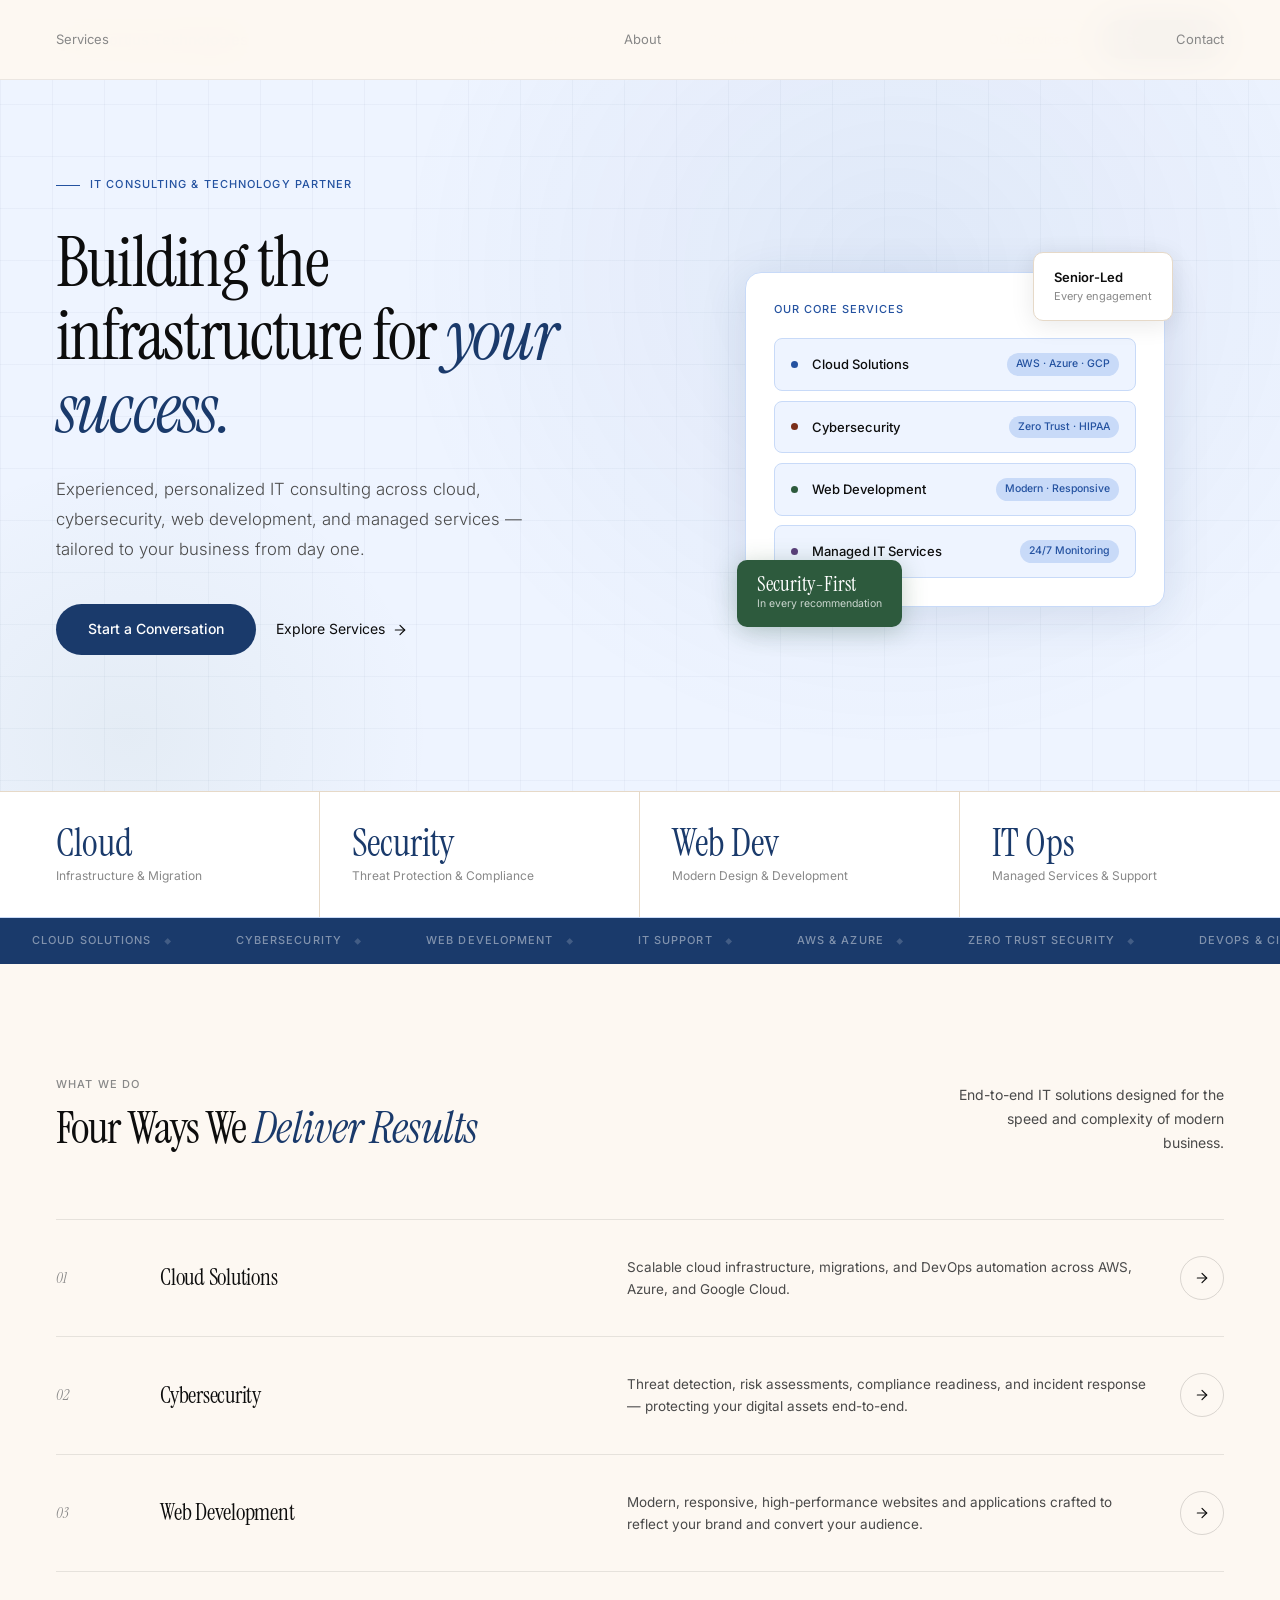
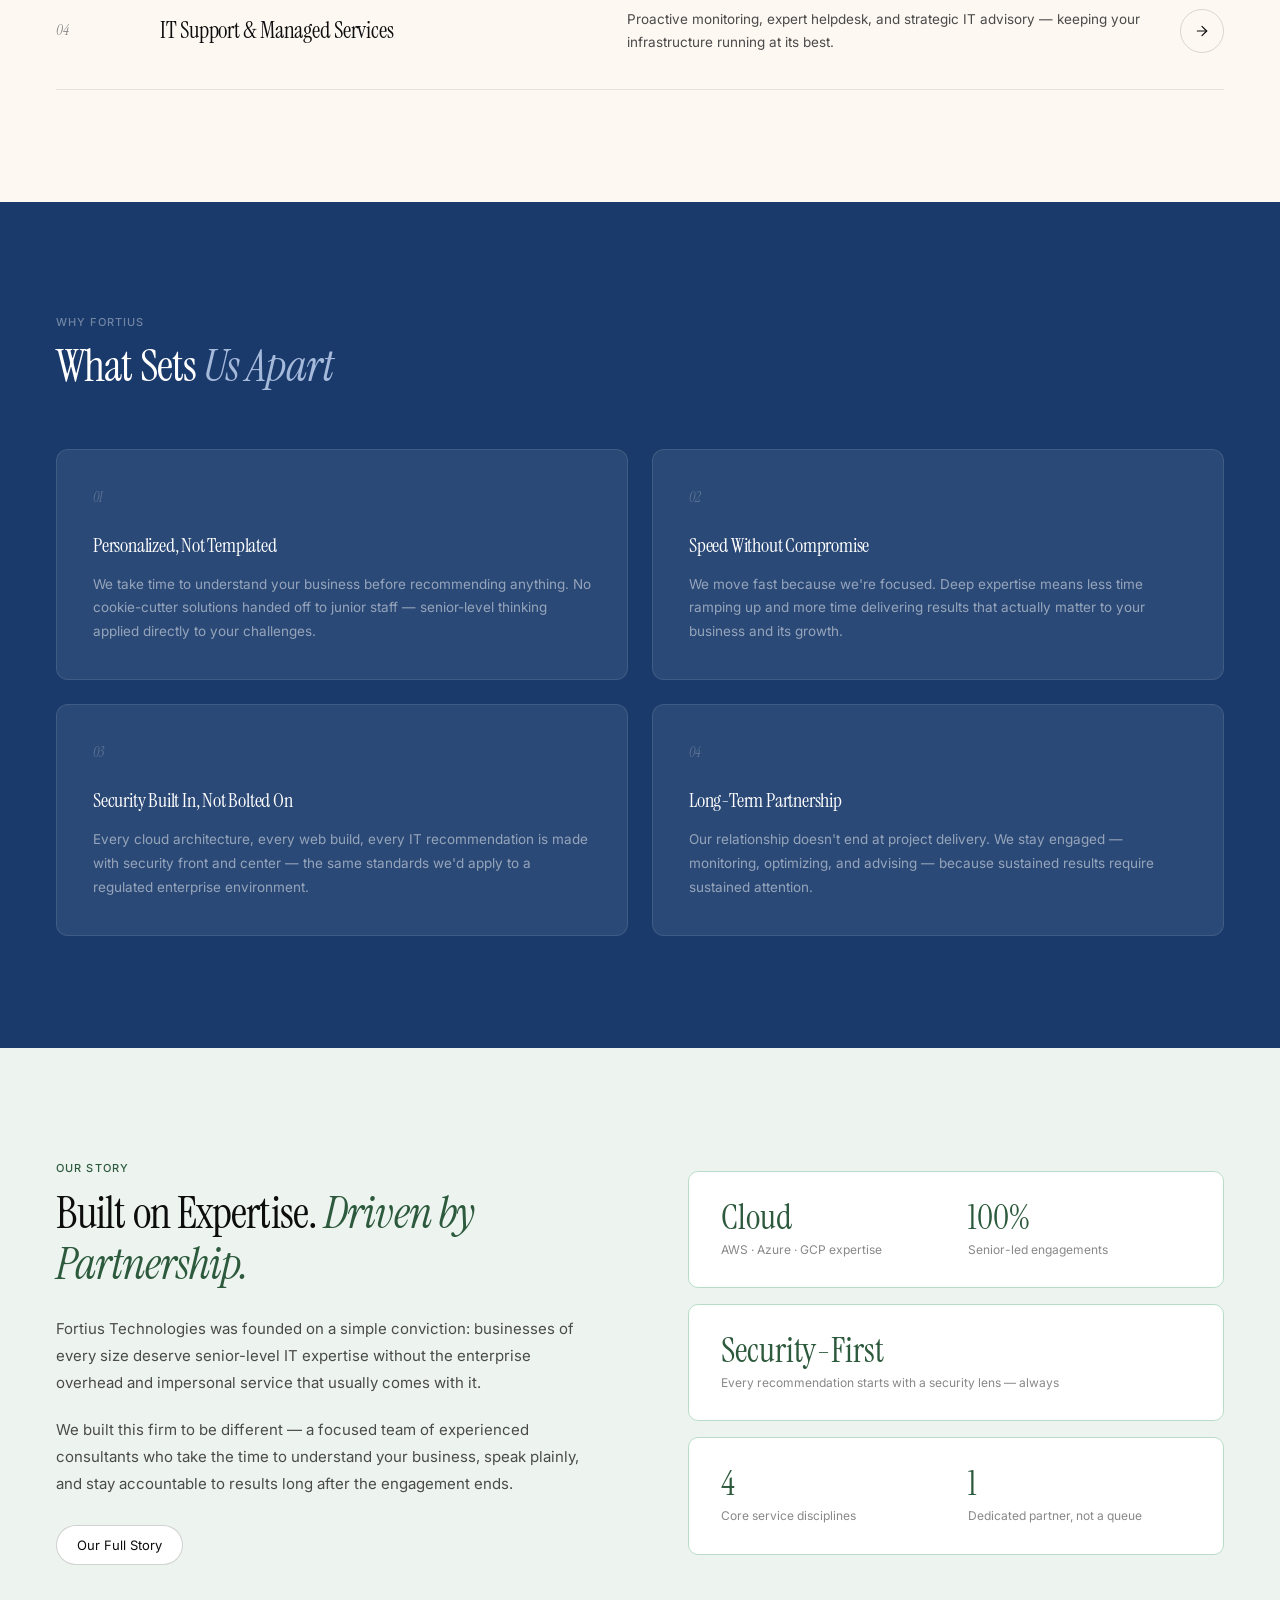
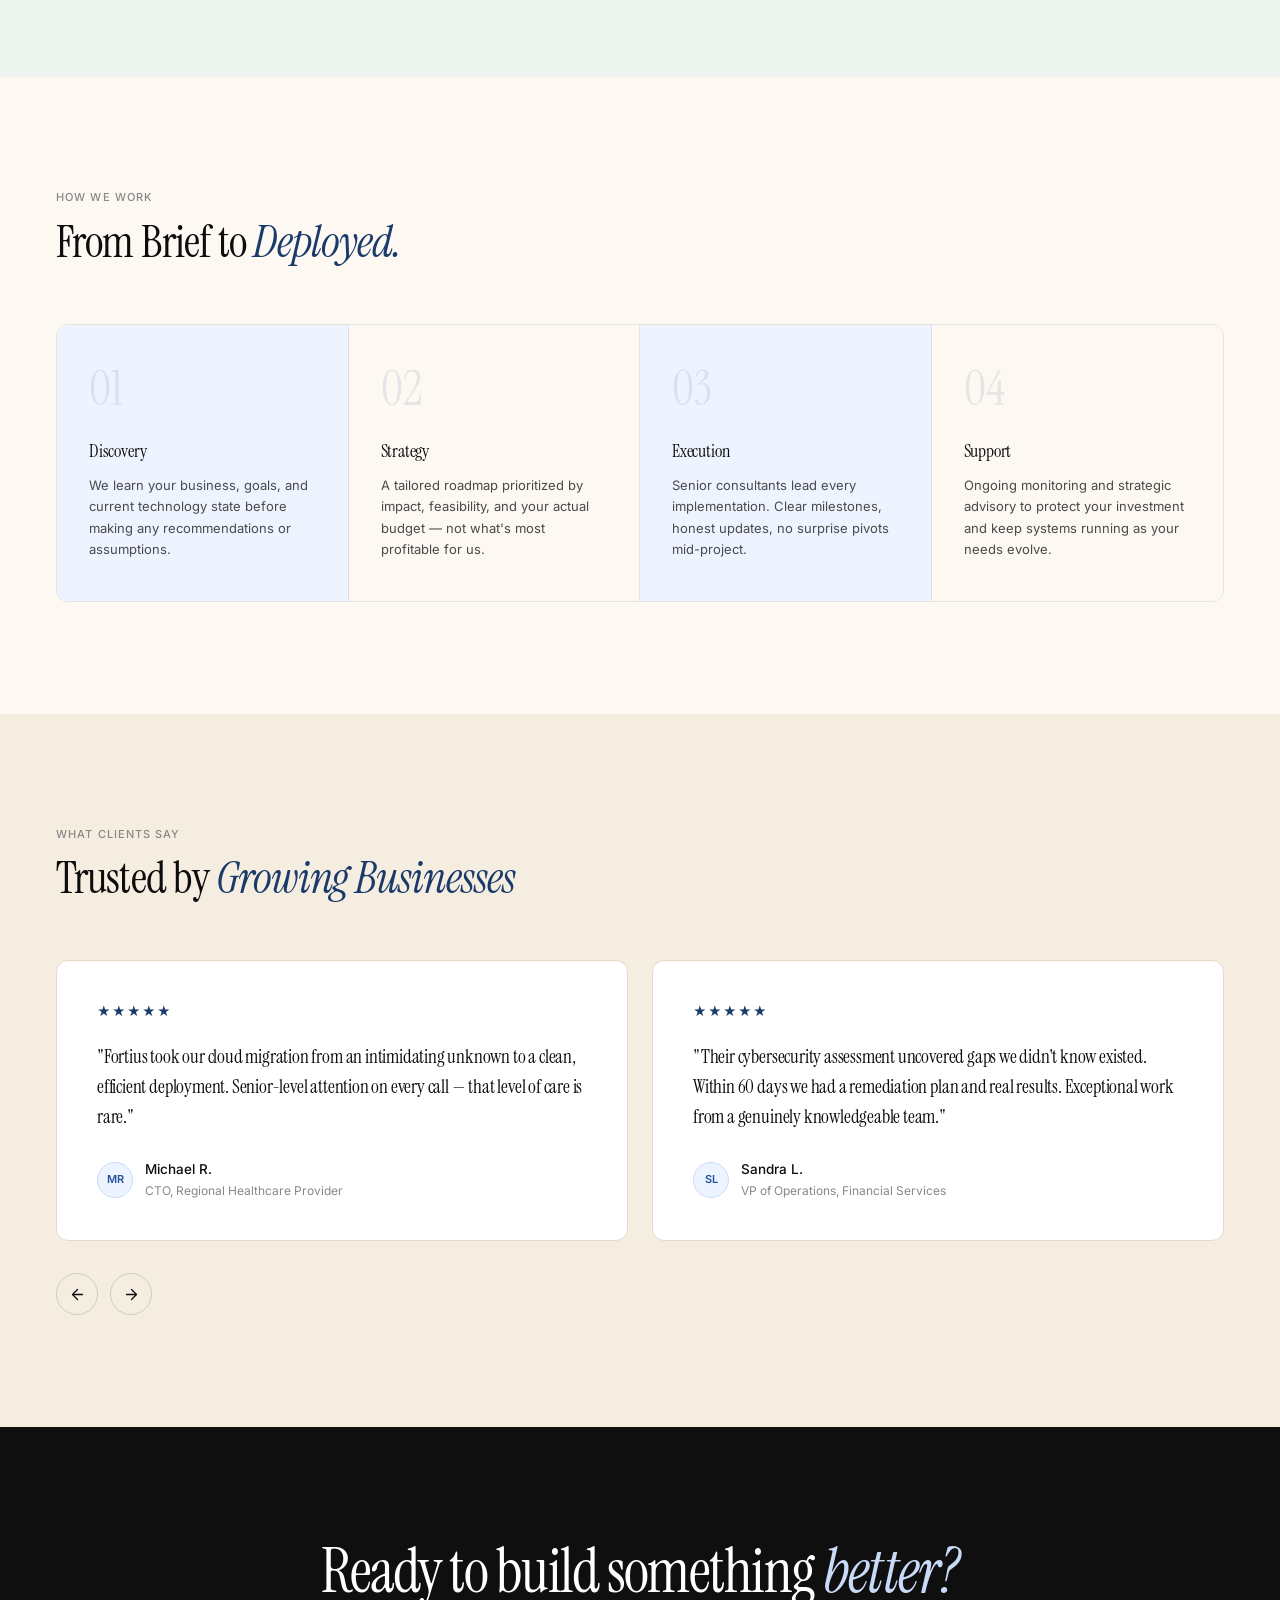
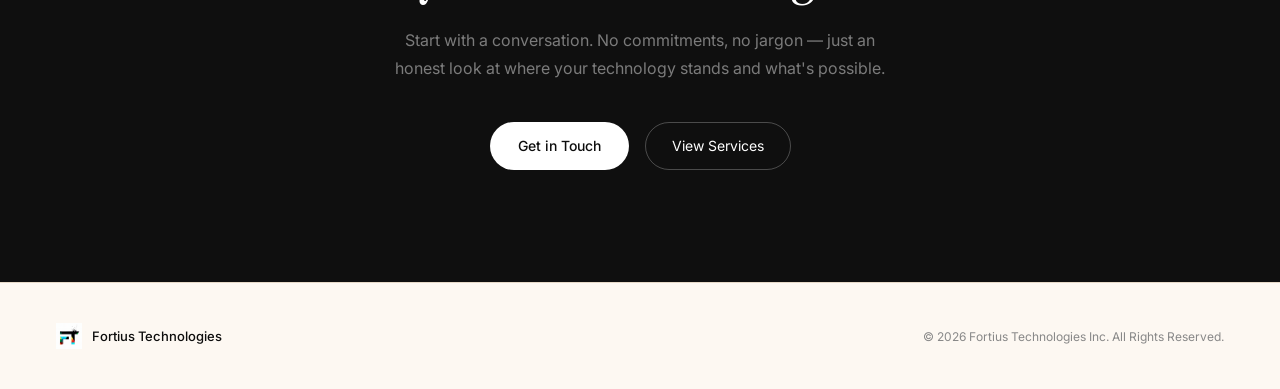
==== commit 0081c05c: "Update navigation links and footer in index.html" ====
--- a/index.html
+++ b/index.html
@@ -214,12 +214,12 @@
 </head>
 <body>
 <nav>
-  <a class="nav-logo" href="index.html"><img src="https://www.fortius.cloud/logo.png" alt="Fortius"><span class="nav-logo-name">Fortius Technologies</span></a>
-  <div class="nav-links"><a href="services.html">Services</a><a href="about.html">About</a><a href="contact.html">Contact</a></div>
-  <div class="nav-actions"><a href="services.html" class="btn-ghost">Our Services</a><a href="contact.html" class="btn-solid">Get in Touch</a></div>
+  <a class="nav-logo" href="/"><img src="logo.png" alt="Fortius"><span class="nav-logo-name">Fortius Technologies</span></a>
+  <div class="nav-links"><a href="/">Home</a><a href="/services.html">Services</a><a href="/about.html">About</a><a href="/contact.html">Contact</a></div>
+  <div class="nav-actions"><a href="/services.html" class="btn-ghost">Our Services</a><a href="/contact.html" class="btn-solid">Get in Touch</a></div>
   <button class="ham" id="ham"><span></span><span></span><span></span></button>
 </nav>
-<div class="mob-nav" id="mob"><a href="services.html">Services</a><a href="about.html">About</a><a href="contact.html">Contact</a><a href="contact.html" class="btn-solid" style="width:fit-content;padding:11px 24px">Get in Touch</a></div>
+<div class="mob-nav" id="mob"><a href="/">Home</a><a href="/services.html">Services</a><a href="/about.html">About</a><a href="/contact.html">Contact</a><a href="/contact.html" class="btn-solid" style="width:fit-content;padding:11px 24px">Get in Touch</a></div>
 
 <div class="hero-wrap">
   <div class="hero">
@@ -228,8 +228,8 @@
       <h1>Building the infrastructure for <em>your success.</em></h1>
       <p class="hero-lead">Experienced, personalized IT consulting across cloud, cybersecurity, web development, and managed services — tailored to your business from day one.</p>
       <div class="hero-btns">
-        <a href="contact.html" class="hero-primary">Start a Conversation</a>
-        <a href="services.html" class="hero-secondary">Explore Services <svg viewBox="0 0 24 24"><path d="M5 12h14"/><path d="m12 5 7 7-7 7"/></svg></a>
+        <a href="/contact.html" class="hero-primary">Start a Conversation</a>
+        <a href="/services.html" class="hero-secondary">Explore Services <svg viewBox="0 0 24 24"><path d="M5 12h14"/><path d="m12 5 7 7-7 7"/></svg></a>
       </div>
     </div>
     <div class="hero-right">
@@ -261,24 +261,24 @@
 <section class="services-section">
   <div class="s-header"><div><div class="s-lbl">What We Do</div><h2 class="s-title">Four Ways We <em>Deliver Results</em></h2></div><p class="s-note">End-to-end IT solutions designed for the speed and complexity of modern business.</p></div>
   <div class="svc-list">
-    <a href="services.html" class="svc-row"><span class="svc-n">01</span><span class="svc-nm">Cloud Solutions</span><span class="svc-d">Scalable cloud infrastructure, migrations, and DevOps automation across AWS, Azure, and Google Cloud.</span><span class="svc-arr"><svg viewBox="0 0 24 24"><path d="M5 12h14"/><path d="m12 5 7 7-7 7"/></svg></span></a>
-    <a href="services.html" class="svc-row"><span class="svc-n">02</span><span class="svc-nm">Cybersecurity</span><span class="svc-d">Threat detection, risk assessments, compliance readiness, and incident response — protecting your digital assets end-to-end.</span><span class="svc-arr"><svg viewBox="0 0 24 24"><path d="M5 12h14"/><path d="m12 5 7 7-7 7"/></svg></span></a>
-    <a href="services.html" class="svc-row"><span class="svc-n">03</span><span class="svc-nm">Web Development</span><span class="svc-d">Modern, responsive, high-performance websites and applications crafted to reflect your brand and convert your audience.</span><span class="svc-arr"><svg viewBox="0 0 24 24"><path d="M5 12h14"/><path d="m12 5 7 7-7 7"/></svg></span></a>
-    <a href="services.html" class="svc-row"><span class="svc-n">04</span><span class="svc-nm">IT Support & Managed Services</span><span class="svc-d">Proactive monitoring, expert helpdesk, and strategic IT advisory — keeping your infrastructure running at its best.</span><span class="svc-arr"><svg viewBox="0 0 24 24"><path d="M5 12h14"/><path d="m12 5 7 7-7 7"/></svg></span></a>
+    <a href="/services.html" class="svc-row"><span class="svc-n">01</span><span class="svc-nm">Cloud Solutions</span><span class="svc-d">Scalable cloud infrastructure, migrations, and DevOps automation across AWS, Azure, and Google Cloud.</span><span class="svc-arr"><svg viewBox="0 0 24 24"><path d="M5 12h14"/><path d="m12 5 7 7-7 7"/></svg></span></a>
+    <a href="/services.html" class="svc-row"><span class="svc-n">02</span><span class="svc-nm">Cybersecurity</span><span class="svc-d">Threat detection, risk assessments, compliance readiness, and incident response — protecting your digital assets end-to-end.</span><span class="svc-arr"><svg viewBox="0 0 24 24"><path d="M5 12h14"/><path d="m12 5 7 7-7 7"/></svg></span></a>
+    <a href="/services.html" class="svc-row"><span class="svc-n">03</span><span class="svc-nm">Web Development</span><span class="svc-d">Modern, responsive, high-performance websites and applications crafted to reflect your brand and convert your audience.</span><span class="svc-arr"><svg viewBox="0 0 24 24"><path d="M5 12h14"/><path d="m12 5 7 7-7 7"/></svg></span></a>
+    <a href="/services.html" class="svc-row"><span class="svc-n">04</span><span class="svc-nm">IT Support & Managed Services</span><span class="svc-d">Proactive monitoring, expert helpdesk, and strategic IT advisory — keeping your infrastructure running at its best.</span><span class="svc-arr"><svg viewBox="0 0 24 24"><path d="M5 12h14"/><path d="m12 5 7 7-7 7"/></svg></span></a>
   </div>
 </section>
 
 <section class="why-section"><div class="why-inner"><div class="s-lbl">Why Fortius</div><h2 class="s-title">What Sets <em>Us Apart</em></h2><div class="why-grid"><div class="why-card"><div class="wc-n">01</div><h3>Personalized, Not Templated</h3><p>We take time to understand your business before recommending anything. No cookie-cutter solutions handed off to junior staff — senior-level thinking applied directly to your challenges.</p></div><div class="why-card"><div class="wc-n">02</div><h3>Speed Without Compromise</h3><p>We move fast because we're focused. Deep expertise means less time ramping up and more time delivering results that actually matter to your business and its growth.</p></div><div class="why-card"><div class="wc-n">03</div><h3>Security Built In, Not Bolted On</h3><p>Every cloud architecture, every web build, every IT recommendation is made with security front and center — the same standards we'd apply to a regulated enterprise environment.</p></div><div class="why-card"><div class="wc-n">04</div><h3>Long-Term Partnership</h3><p>Our relationship doesn't end at project delivery. We stay engaged — monitoring, optimizing, and advising — because sustained results require sustained attention.</p></div></div></div></section>
 
-<section class="story-section"><div class="story-inner"><div class="story-left"><div class="s-lbl">Our Story</div><h2>Built on Expertise. <em>Driven by Partnership.</em></h2><p>Fortius Technologies was founded on a simple conviction: businesses of every size deserve senior-level IT expertise without the enterprise overhead and impersonal service that usually comes with it.</p><p>We built this firm to be different — a focused team of experienced consultants who take the time to understand your business, speak plainly, and stay accountable to results long after the engagement ends.</p><a href="about.html" class="btn-ghost" style="display:inline-block;margin-top:.5rem;background:#fff">Our Full Story</a></div><div class="story-right"><div class="story-card-wide"><div><div class="sc-val">Cloud</div><div class="sc-lbl">AWS · Azure · GCP expertise</div></div><div><div class="sc-val">100%</div><div class="sc-lbl">Senior-led engagements</div></div></div><div class="story-card"><div class="sc-val">Security-First</div><div class="sc-lbl">Every recommendation starts with a security lens — always</div></div><div class="story-card-wide"><div><div class="sc-val">4</div><div class="sc-lbl">Core service disciplines</div></div><div><div class="sc-val">1</div><div class="sc-lbl">Dedicated partner, not a queue</div></div></div></div></div></section>
+<section class="story-section"><div class="story-inner"><div class="story-left"><div class="s-lbl">Our Story</div><h2>Built on Expertise. <em>Driven by Partnership.</em></h2><p>Fortius Technologies was founded on a simple conviction: businesses of every size deserve senior-level IT expertise without the enterprise overhead and impersonal service that usually comes with it.</p><p>We built this firm to be different — a focused team of experienced consultants who take the time to understand your business, speak plainly, and stay accountable to results long after the engagement ends.</p><a href="/about.html" class="btn-ghost" style="display:inline-block;margin-top:.5rem;background:#fff">Our Full Story</a></div><div class="story-right"><div class="story-card-wide"><div><div class="sc-val">Cloud</div><div class="sc-lbl">AWS · Azure · GCP expertise</div></div><div><div class="sc-val">100%</div><div class="sc-lbl">Senior-led engagements</div></div></div><div class="story-card"><div class="sc-val">Security-First</div><div class="sc-lbl">Every recommendation starts with a security lens — always</div></div><div class="story-card-wide"><div><div class="sc-val">4</div><div class="sc-lbl">Core service disciplines</div></div><div><div class="sc-val">1</div><div class="sc-lbl">Dedicated partner, not a queue</div></div></div></div></div></section>
 
 <section class="process-section"><div class="s-lbl">How We Work</div><h2 class="s-title">From Brief to <em>Deployed.</em></h2><div class="process-grid"><div class="proc-item"><div class="proc-n">01</div><h4>Discovery</h4><p>We learn your business, goals, and current technology state before making any recommendations or assumptions.</p></div><div class="proc-item"><div class="proc-n">02</div><h4>Strategy</h4><p>A tailored roadmap prioritized by impact, feasibility, and your actual budget — not what's most profitable for us.</p></div><div class="proc-item"><div class="proc-n">03</div><h4>Execution</h4><p>Senior consultants lead every implementation. Clear milestones, honest updates, no surprise pivots mid-project.</p></div><div class="proc-item"><div class="proc-n">04</div><h4>Support</h4><p>Ongoing monitoring and strategic advisory to protect your investment and keep systems running as your needs evolve.</p></div></div></section>
 
 <section class="test-section"><div class="test-inner"><div class="s-lbl">What Clients Say</div><h2 class="s-title">Trusted by <em>Growing Businesses</em></h2><div class="test-slider"><div class="test-track" id="tt"><div class="test-card"><div class="t-stars">★★★★★</div><p class="t-quote">"Fortius took our cloud migration from an intimidating unknown to a clean, efficient deployment. Senior-level attention on every call — that level of care is rare."</p><div class="t-author"><div class="t-init">MR</div><div><div class="t-name">Michael R.</div><div class="t-role">CTO, Regional Healthcare Provider</div></div></div></div><div class="test-card"><div class="t-stars">★★★★★</div><p class="t-quote">"Their cybersecurity assessment uncovered gaps we didn't know existed. Within 60 days we had a remediation plan and real results. Exceptional work from a genuinely knowledgeable team."</p><div class="t-author"><div class="t-init">SL</div><div><div class="t-name">Sandra L.</div><div class="t-role">VP of Operations, Financial Services</div></div></div></div><div class="test-card"><div class="t-stars">★★★★★</div><p class="t-quote">"We needed a new website fast. Fortius delivered something modern and polished we're genuinely proud of. The process was smooth from kickoff to launch."</p><div class="t-author"><div class="t-init">DK</div><div><div class="t-name">David K.</div><div class="t-role">Founder, Professional Services Firm</div></div></div></div><div class="test-card"><div class="t-stars">★★★★★</div><p class="t-quote">"Having Fortius as our managed IT partner means we focus on growing the business — not putting out fires. Proactive, responsive, and genuinely knowledgeable."</p><div class="t-author"><div class="t-init">AT</div><div><div class="t-name">Angela T.</div><div class="t-role">COO, Manufacturing Company</div></div></div></div></div></div><div class="test-controls"><button class="t-btn" id="tPrev"><svg viewBox="0 0 24 24"><path d="M19 12H5"/><path d="m12 19-7-7 7-7"/></svg></button><button class="t-btn" id="tNext"><svg viewBox="0 0 24 24"><path d="M5 12h14"/><path d="m12 5 7 7-7 7"/></svg></button></div></div></section>
 
-<section class="cta-section"><div class="cta-inner"><h2>Ready to build something <em>better?</em></h2><p>Start with a conversation. No commitments, no jargon — just an honest look at where your technology stands and what's possible.</p><div class="cta-btns"><a href="contact.html" class="btn-white">Get in Touch</a><a href="services.html" class="btn-woutline">View Services</a></div></div></section>
-
-<footer><a class="ft-logo" href="index.html"><img src="https://www.fortius.cloud/logo.png" alt="Fortius"><span>Fortius Technologies</span></a><nav class="ft-links"><a href="services.html">Services</a><a href="about.html">About</a><a href="contact.html">Contact</a></nav><span class="ft-copy">© 2026 Fortius Technologies Inc. All Rights Reserved.</span></footer>
+<section class="cta-section"><div class="cta-inner"><h2>Ready to build something <em>better?</em></h2><p>Start with a conversation. No commitments, no jargon — just an honest look at where your technology stands and what's possible.</p><div class="cta-btns"><a href="/contact.html" class="btn-white">Get in Touch</a><a href="/services.html" class="btn-woutline">View Services</a></div></div></section>
+
+<footer><a class="ft-logo" href="/"><img src="logo.png" alt="Fortius"><span>Fortius Technologies</span></a><nav class="ft-links"><a href="/services.html">Services</a><a href="/about.html">About</a><a href="/contact.html">Contact</a></nav><span class="ft-copy">© 2026 Fortius Technologies Inc. All Rights Reserved.</span></footer>
 <script>
 document.getElementById('ham').addEventListener('click',()=>document.getElementById('mob').classList.toggle('open'));
 let cur=0;const track=document.getElementById('tt');const cards=track.querySelectorAll('.test-card');
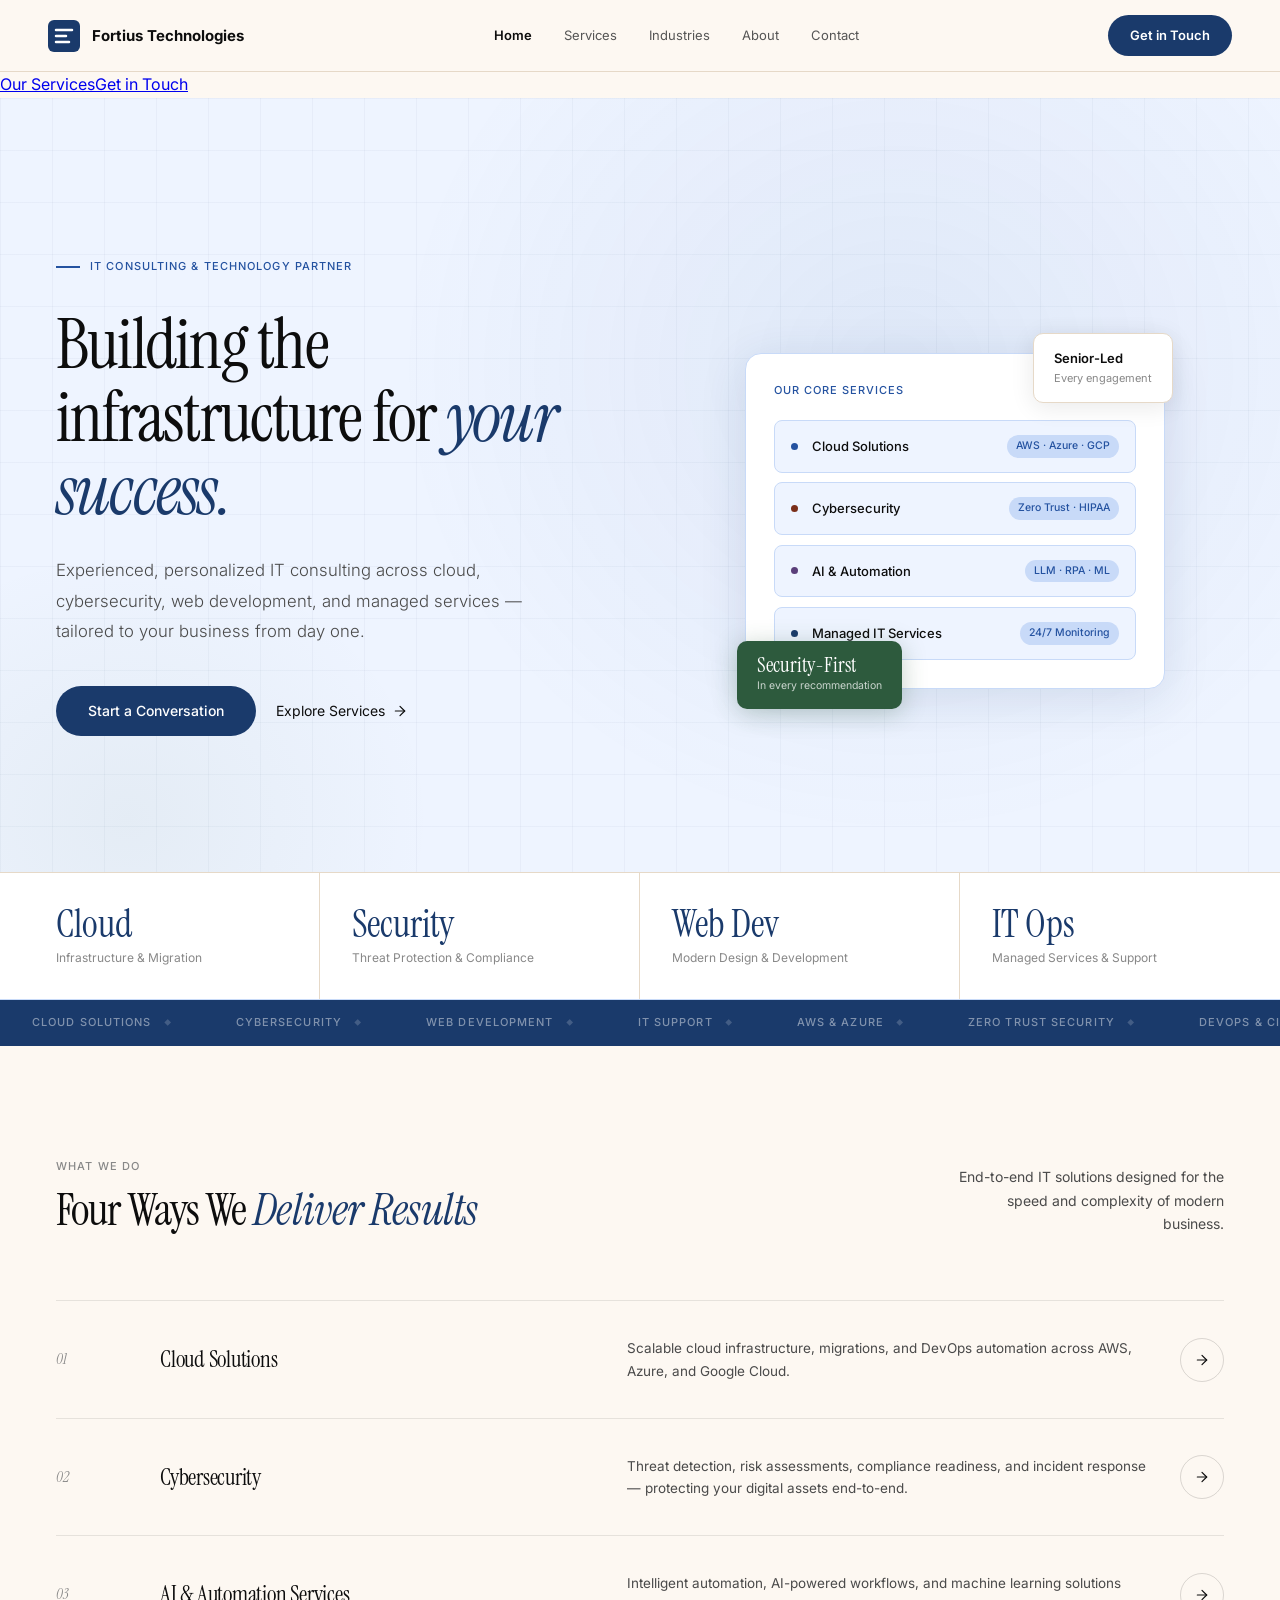
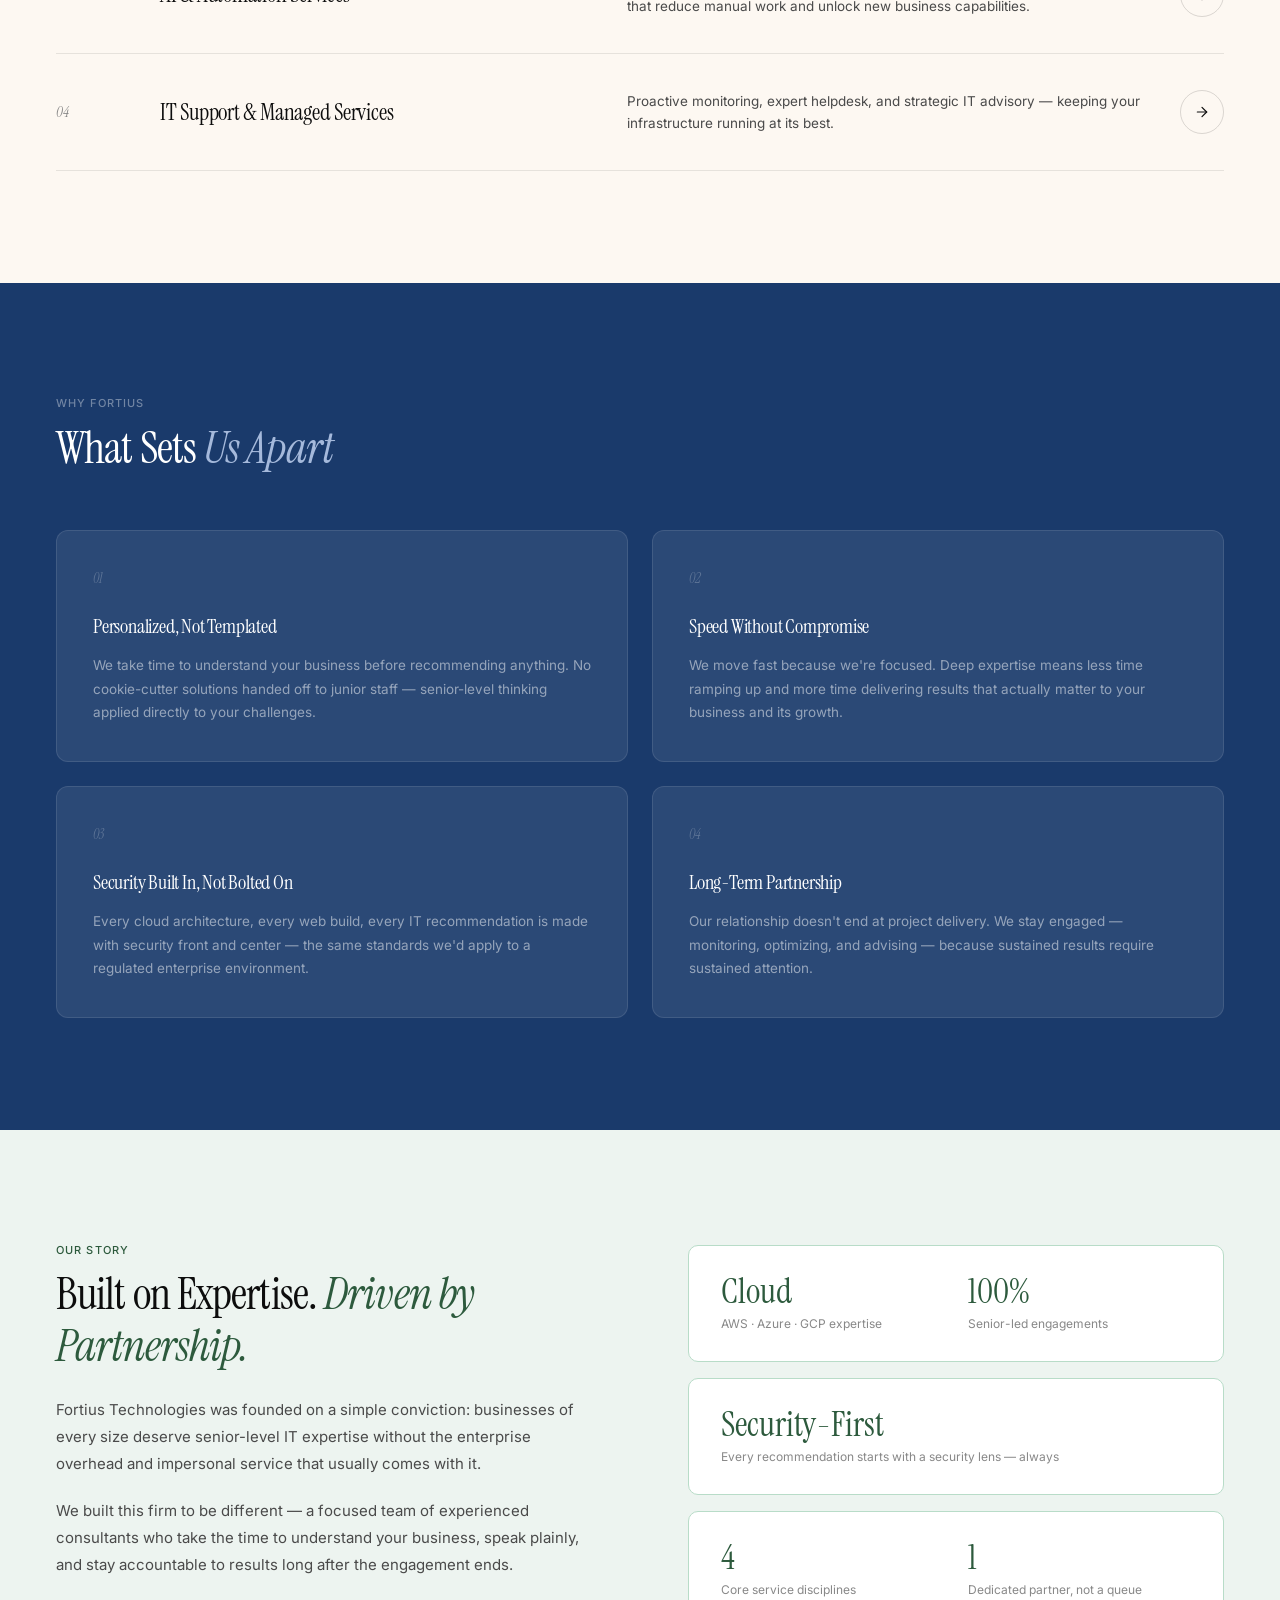
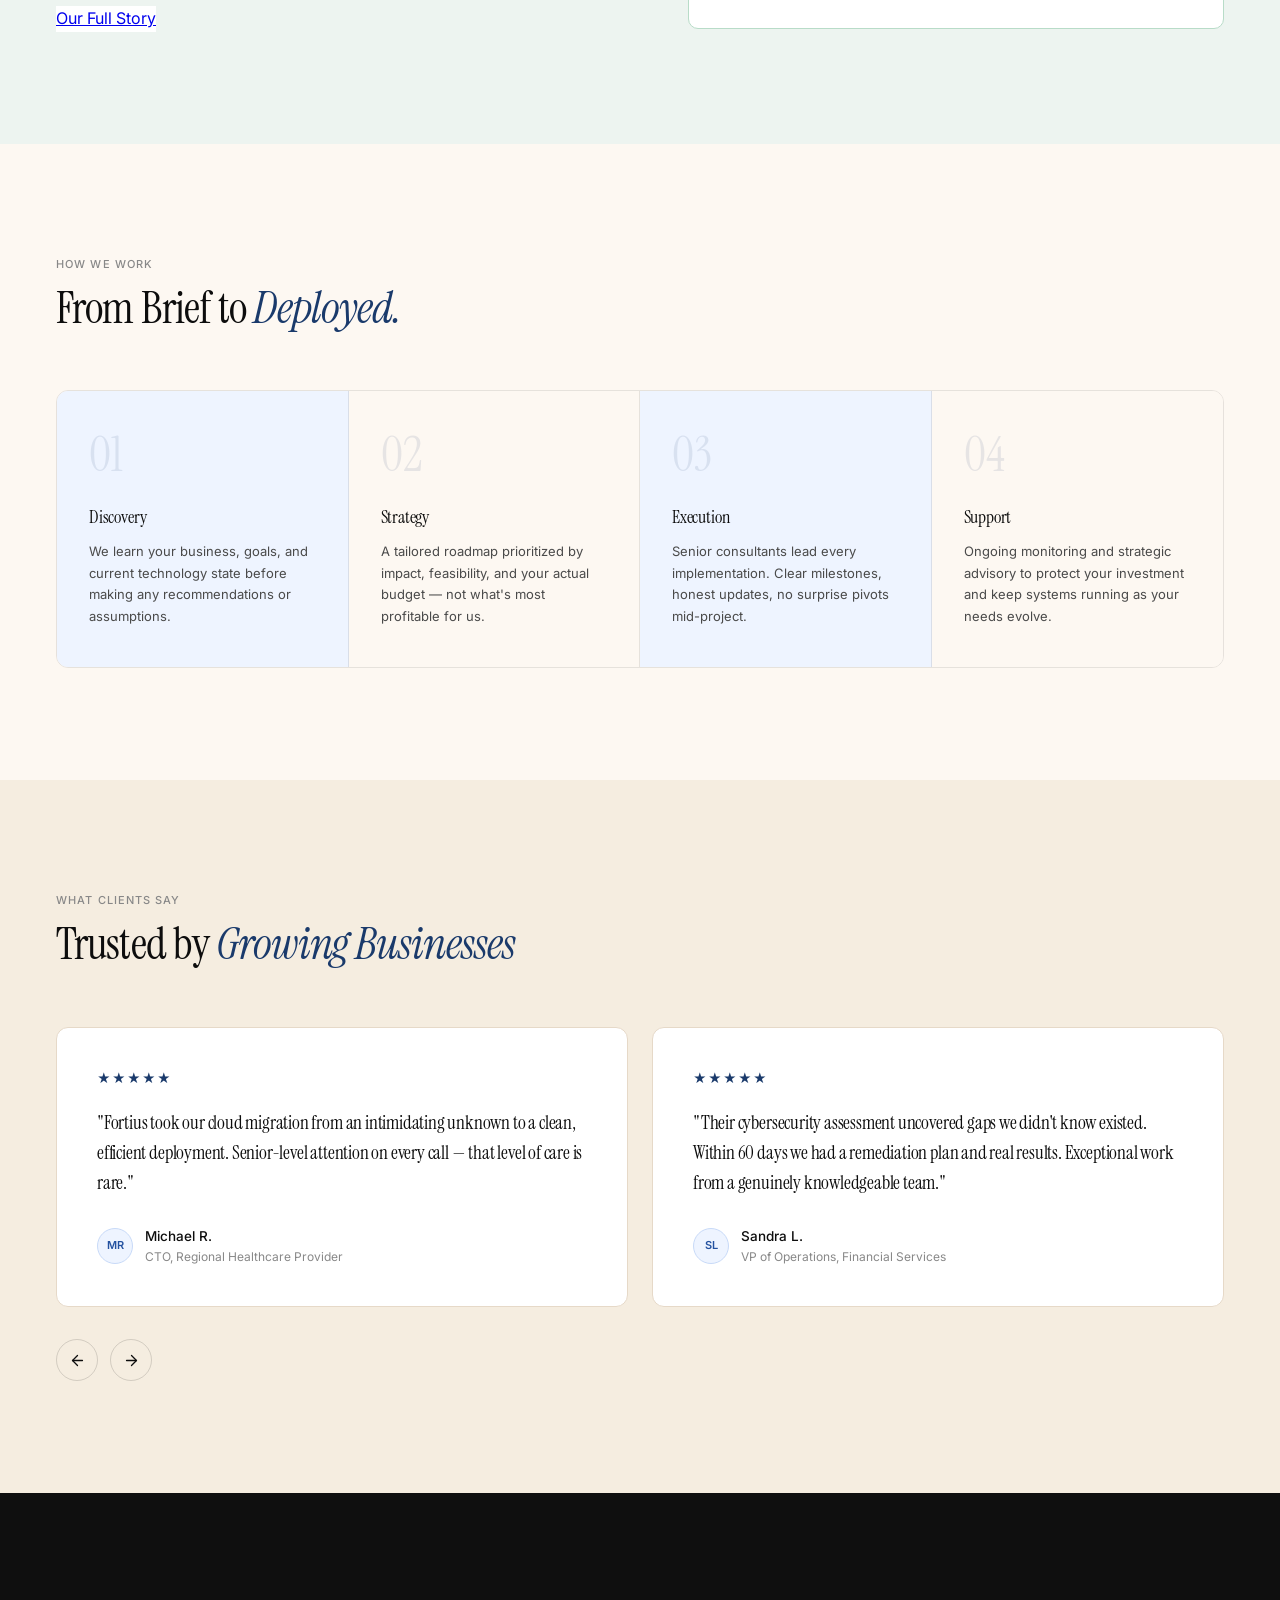
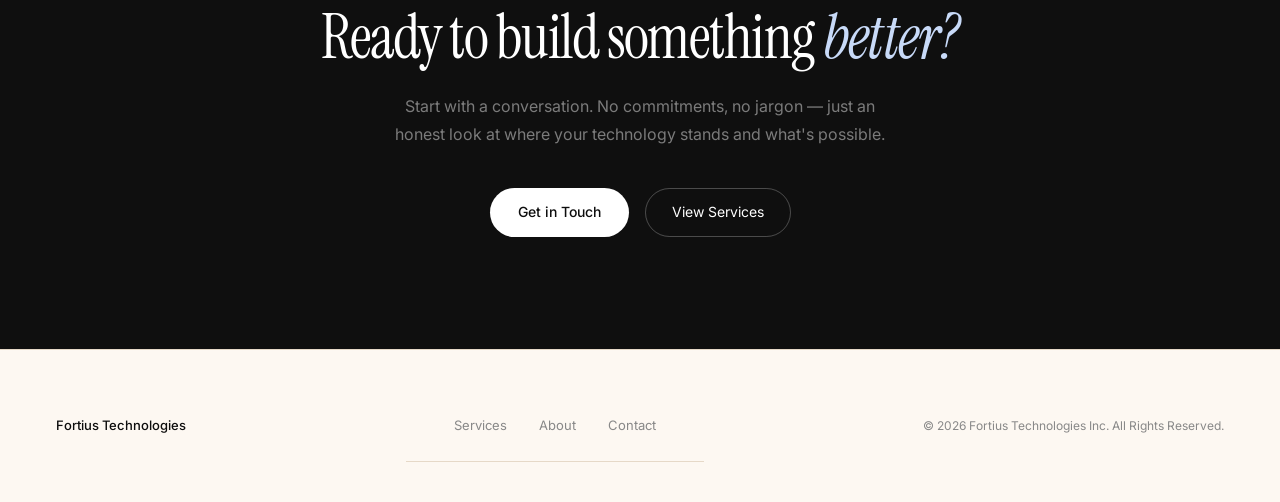
==== commit 6919f4b8: "Add files via upload" ====
--- a/index.html
+++ b/index.html
@@ -21,29 +21,28 @@
 html{scroll-behavior:smooth}
 body{font-family:var(--sans);background:var(--cream);color:var(--ink);font-size:16px;line-height:1.6;-webkit-font-smoothing:antialiased}
 
-nav{position:fixed;top:0;left:0;right:0;z-index:200;height:var(--nav-h);display:flex;align-items:center;justify-content:space-between;padding:0 3.5rem;background:rgba(253,248,242,0.96);backdrop-filter:blur(20px);border-bottom:1px solid rgba(0,0,0,0.07)}
-.nav-logo{display:flex;align-items:center;gap:10px;text-decoration:none}
-.nav-logo img{height:34px;width:auto}
-.nav-logo-name{font-size:15px;font-weight:600;color:var(--ink);letter-spacing:-.01em}
-.nav-links{display:flex;gap:2.5rem}
-.nav-links a{font-size:13px;color:var(--ink2);text-decoration:none;transition:color .2s}
-.nav-links a:hover{color:var(--ink)}
-.nav-actions{display:flex;gap:.75rem;align-items:center}
-.btn-ghost{font-size:13px;color:var(--ink);text-decoration:none;padding:9px 20px;border:1px solid rgba(0,0,0,.18);border-radius:100px;transition:all .2s;white-space:nowrap}
-.btn-ghost:hover{background:var(--ink);color:#fff;border-color:var(--ink)}
-.btn-solid{font-size:13px;font-weight:500;color:#fff;background:var(--blue);text-decoration:none;padding:9px 22px;border-radius:100px;transition:opacity .2s;white-space:nowrap}
-.btn-solid:hover{opacity:.82}
+/* NAV */
+nav{position:sticky;top:0;left:0;right:0;z-index:9999;height:72px;display:flex;align-items:center;justify-content:space-between;padding:0 48px;background:#fdf8f2;border-bottom:1.5px solid #e6d9c8;box-sizing:border-box;font-family:Inter,system-ui,sans-serif}
+.nav-logo{display:flex;align-items:center;gap:12px;text-decoration:none;flex-shrink:0}
+.nav-logo svg{display:block;flex-shrink:0}
+.nav-logo-name{font-size:15px;font-weight:700;color:#0d0d0d;white-space:nowrap;font-family:Inter,system-ui,sans-serif}
+.nav-links{display:flex;align-items:center;gap:32px;flex-shrink:0}
+.nav-links a{font-size:13px;font-weight:400;color:#555;text-decoration:none;font-family:Inter,system-ui,sans-serif;transition:color .15s}
+.nav-links a:hover{color:#0d0d0d}
+.nav-actions{display:flex;align-items:center;flex-shrink:0}
+.btn-cta{font-size:13px;font-weight:600;color:#fff;background:#1a3a6b;text-decoration:none;padding:10px 22px;border-radius:100px;font-family:Inter,system-ui,sans-serif;white-space:nowrap;display:inline-block}
+.btn-cta:hover{background:#2452a0}
 .ham{display:none;flex-direction:column;gap:5px;cursor:pointer;background:none;border:none;padding:8px}
-.ham span{display:block;width:22px;height:1.5px;background:var(--ink)}
-.mob-nav{display:none;position:fixed;top:var(--nav-h);left:0;right:0;background:var(--cream);padding:1.5rem 2rem;border-bottom:1px solid var(--cream3);flex-direction:column;gap:1.25rem;z-index:199}
+.ham span{display:block;width:22px;height:2px;background:#0d0d0d;border-radius:2px}
+.mob-nav{display:none;position:sticky;top:72px;left:0;right:0;background:#fdf8f2;padding:20px 32px;border-bottom:1px solid #e6d9c8;flex-direction:column;gap:18px;z-index:9998}
 .mob-nav.open{display:flex}
-.mob-nav a{font-size:16px;color:var(--ink);text-decoration:none}
+.mob-nav a{font-size:16px;color:#0d0d0d;text-decoration:none;font-family:Inter,system-ui,sans-serif}
 
 /* HERO */
 .hero-wrap{background:var(--blue-soft);position:relative;overflow:hidden;border-bottom:1px solid var(--blue-mid)}
 .hero-wrap::before{content:'';position:absolute;inset:0;background:radial-gradient(ellipse 60% 80% at 70% 30%,rgba(36,82,160,.08) 0%,transparent 65%),radial-gradient(ellipse 40% 50% at 10% 80%,rgba(45,90,61,.05) 0%,transparent 60%);pointer-events:none}
 .hero-wrap::after{content:'';position:absolute;inset:0;background-image:linear-gradient(rgba(26,58,107,.04) 1px,transparent 1px),linear-gradient(90deg,rgba(26,58,107,.04) 1px,transparent 1px);background-size:52px 52px;pointer-events:none}
-.hero{padding:calc(var(--nav-h) + 5.5rem) 3.5rem 0;max-width:1280px;margin:0 auto;position:relative;z-index:1;display:grid;grid-template-columns:1.05fr 1fr;gap:4rem;align-items:center}
+.hero{padding:calc(72px + 5rem) 3.5rem 0;max-width:1280px;margin:0 auto;position:relative;z-index:1;display:grid;grid-template-columns:1.05fr 1fr;gap:4rem;align-items:center}
 .hero-left{padding-bottom:4.5rem}
 .hero-tag{display:inline-flex;align-items:center;gap:10px;font-size:11px;font-weight:500;letter-spacing:.1em;text-transform:uppercase;color:var(--blue2);margin-bottom:2rem}
 .hero-tag-line{width:24px;height:1.5px;background:var(--blue2)}
@@ -185,10 +184,7 @@
 .ft-copy{font-size:12px;color:var(--ink3)}
 
 @media(max-width:960px){
-  nav{padding:0 1.5rem}
-  .nav-links,.nav-actions .btn-ghost{display:none}
-  .ham{display:flex}
-  .hero{padding:calc(var(--nav-h) + 3.5rem) 1.5rem 0;grid-template-columns:1fr;gap:2.5rem}
+  .hero{padding:calc(72px + 3rem) 1.5rem 0;grid-template-columns:1fr;gap:2.5rem}
   .hero-left{padding-bottom:0}
   .hero-right{display:none}
   .stats-bar{grid-template-columns:1fr 1fr;margin:0}
@@ -214,8 +210,32 @@
 </head>
 <body>
 <nav>
-  <a class="nav-logo" href="/"><img src="logo.png" alt="Fortius"><span class="nav-logo-name">Fortius Technologies</span></a>
-  <div class="nav-links"><a href="/">Home</a><a href="/services.html">Services</a><a href="/about.html">About</a><a href="/contact.html">Contact</a></div>
+  <a class="nav-logo" href="/">
+    <svg width="32" height="32" viewBox="0 0 32 32" fill="none" xmlns="http://www.w3.org/2000/svg"><rect width="32" height="32" rx="6" fill="#1a3a6b"/><path d="M8 10h16M8 16h10M8 22h13" stroke="#fff" stroke-width="2.5" stroke-linecap="round"/></svg>
+    <span class="nav-logo-name">Fortius Technologies</span>
+  </a>
+  <div class="nav-links">
+    <a href="/" style="color:#0d0d0d;font-weight:600">Home</a>
+    <a href="/services.html">Services</a>
+    <a href="/industries.html">Industries</a>
+    <a href="/about.html">About</a>
+    <a href="/contact.html">Contact</a>
+  </div>
+  <div class="nav-actions">
+    <a href="/contact.html" class="btn-cta">Get in Touch</a>
+  </div>
+  <button class="ham" id="ham" onclick="document.getElementById('mob').classList.toggle('open')"><span></span><span></span><span></span></button>
+</nav>
+<div class="mob-nav" id="mob">
+  <a href="/" style="color:#0d0d0d;font-weight:600">Home</a>
+  <a href="/services.html">Services</a>
+  <a href="/industries.html">Industries</a>
+  <a href="/about.html">About</a>
+  <a href="/contact.html">Contact</a>
+  <a href="/contact.html" class="btn-cta" style="width:fit-content">Get in Touch</a>
+</div>
+
+
   <div class="nav-actions"><a href="/services.html" class="btn-ghost">Our Services</a><a href="/contact.html" class="btn-solid">Get in Touch</a></div>
   <button class="ham" id="ham"><span></span><span></span><span></span></button>
 </nav>
@@ -240,8 +260,8 @@
           <div class="hv-services">
             <div class="hv-svc"><span class="hv-svc-dot" style="background:#2452a0"></span><span class="hv-svc-name">Cloud Solutions</span><span class="hv-svc-tag">AWS · Azure · GCP</span></div>
             <div class="hv-svc"><span class="hv-svc-dot" style="background:#7a2e1a"></span><span class="hv-svc-name">Cybersecurity</span><span class="hv-svc-tag">Zero Trust · HIPAA</span></div>
-            <div class="hv-svc"><span class="hv-svc-dot" style="background:#2d5a3d"></span><span class="hv-svc-name">Web Development</span><span class="hv-svc-tag">Modern · Responsive</span></div>
-            <div class="hv-svc"><span class="hv-svc-dot" style="background:#5a3e7a"></span><span class="hv-svc-name">Managed IT Services</span><span class="hv-svc-tag">24/7 Monitoring</span></div>
+            <div class="hv-svc"><span class="hv-svc-dot" style="background:#5a3e7a"></span><span class="hv-svc-name">AI & Automation</span><span class="hv-svc-tag">LLM · RPA · ML</span></div>
+            <div class="hv-svc"><span class="hv-svc-dot" style="background:#1a3a6b"></span><span class="hv-svc-name">Managed IT Services</span><span class="hv-svc-tag">24/7 Monitoring</span></div>
           </div>
         </div>
         <div class="hv-badge"><div class="hv-badge-val">Security-First</div><div class="hv-badge-lbl">In every recommendation</div></div>
@@ -263,7 +283,7 @@
   <div class="svc-list">
     <a href="/services.html" class="svc-row"><span class="svc-n">01</span><span class="svc-nm">Cloud Solutions</span><span class="svc-d">Scalable cloud infrastructure, migrations, and DevOps automation across AWS, Azure, and Google Cloud.</span><span class="svc-arr"><svg viewBox="0 0 24 24"><path d="M5 12h14"/><path d="m12 5 7 7-7 7"/></svg></span></a>
     <a href="/services.html" class="svc-row"><span class="svc-n">02</span><span class="svc-nm">Cybersecurity</span><span class="svc-d">Threat detection, risk assessments, compliance readiness, and incident response — protecting your digital assets end-to-end.</span><span class="svc-arr"><svg viewBox="0 0 24 24"><path d="M5 12h14"/><path d="m12 5 7 7-7 7"/></svg></span></a>
-    <a href="/services.html" class="svc-row"><span class="svc-n">03</span><span class="svc-nm">Web Development</span><span class="svc-d">Modern, responsive, high-performance websites and applications crafted to reflect your brand and convert your audience.</span><span class="svc-arr"><svg viewBox="0 0 24 24"><path d="M5 12h14"/><path d="m12 5 7 7-7 7"/></svg></span></a>
+    <a href="/services.html" class="svc-row"><span class="svc-n">03</span><span class="svc-nm">AI & Automation Services</span><span class="svc-d">Intelligent automation, AI-powered workflows, and machine learning solutions that reduce manual work and unlock new business capabilities.</span><span class="svc-arr"><svg viewBox="0 0 24 24"><path d="M5 12h14"/><path d="m12 5 7 7-7 7"/></svg></span></a>
     <a href="/services.html" class="svc-row"><span class="svc-n">04</span><span class="svc-nm">IT Support & Managed Services</span><span class="svc-d">Proactive monitoring, expert helpdesk, and strategic IT advisory — keeping your infrastructure running at its best.</span><span class="svc-arr"><svg viewBox="0 0 24 24"><path d="M5 12h14"/><path d="m12 5 7 7-7 7"/></svg></span></a>
   </div>
 </section>
@@ -278,7 +298,7 @@
 
 <section class="cta-section"><div class="cta-inner"><h2>Ready to build something <em>better?</em></h2><p>Start with a conversation. No commitments, no jargon — just an honest look at where your technology stands and what's possible.</p><div class="cta-btns"><a href="/contact.html" class="btn-white">Get in Touch</a><a href="/services.html" class="btn-woutline">View Services</a></div></div></section>
 
-<footer><a class="ft-logo" href="/"><img src="logo.png" alt="Fortius"><span>Fortius Technologies</span></a><nav class="ft-links"><a href="/services.html">Services</a><a href="/about.html">About</a><a href="/contact.html">Contact</a></nav><span class="ft-copy">© 2026 Fortius Technologies Inc. All Rights Reserved.</span></footer>
+<footer><a class="ft-logo" href="/"><img src="https://www.fortius.cloud/logo.png" alt="Fortius" onerror="this.style.display='none'"><span>Fortius Technologies</span></a><nav class="ft-links"><a href="/services.html">Services</a><a href="/about.html">About</a><a href="/contact.html">Contact</a></nav><span class="ft-copy">© 2026 Fortius Technologies Inc. All Rights Reserved.</span></footer>
 <script>
 document.getElementById('ham').addEventListener('click',()=>document.getElementById('mob').classList.toggle('open'));
 let cur=0;const track=document.getElementById('tt');const cards=track.querySelectorAll('.test-card');
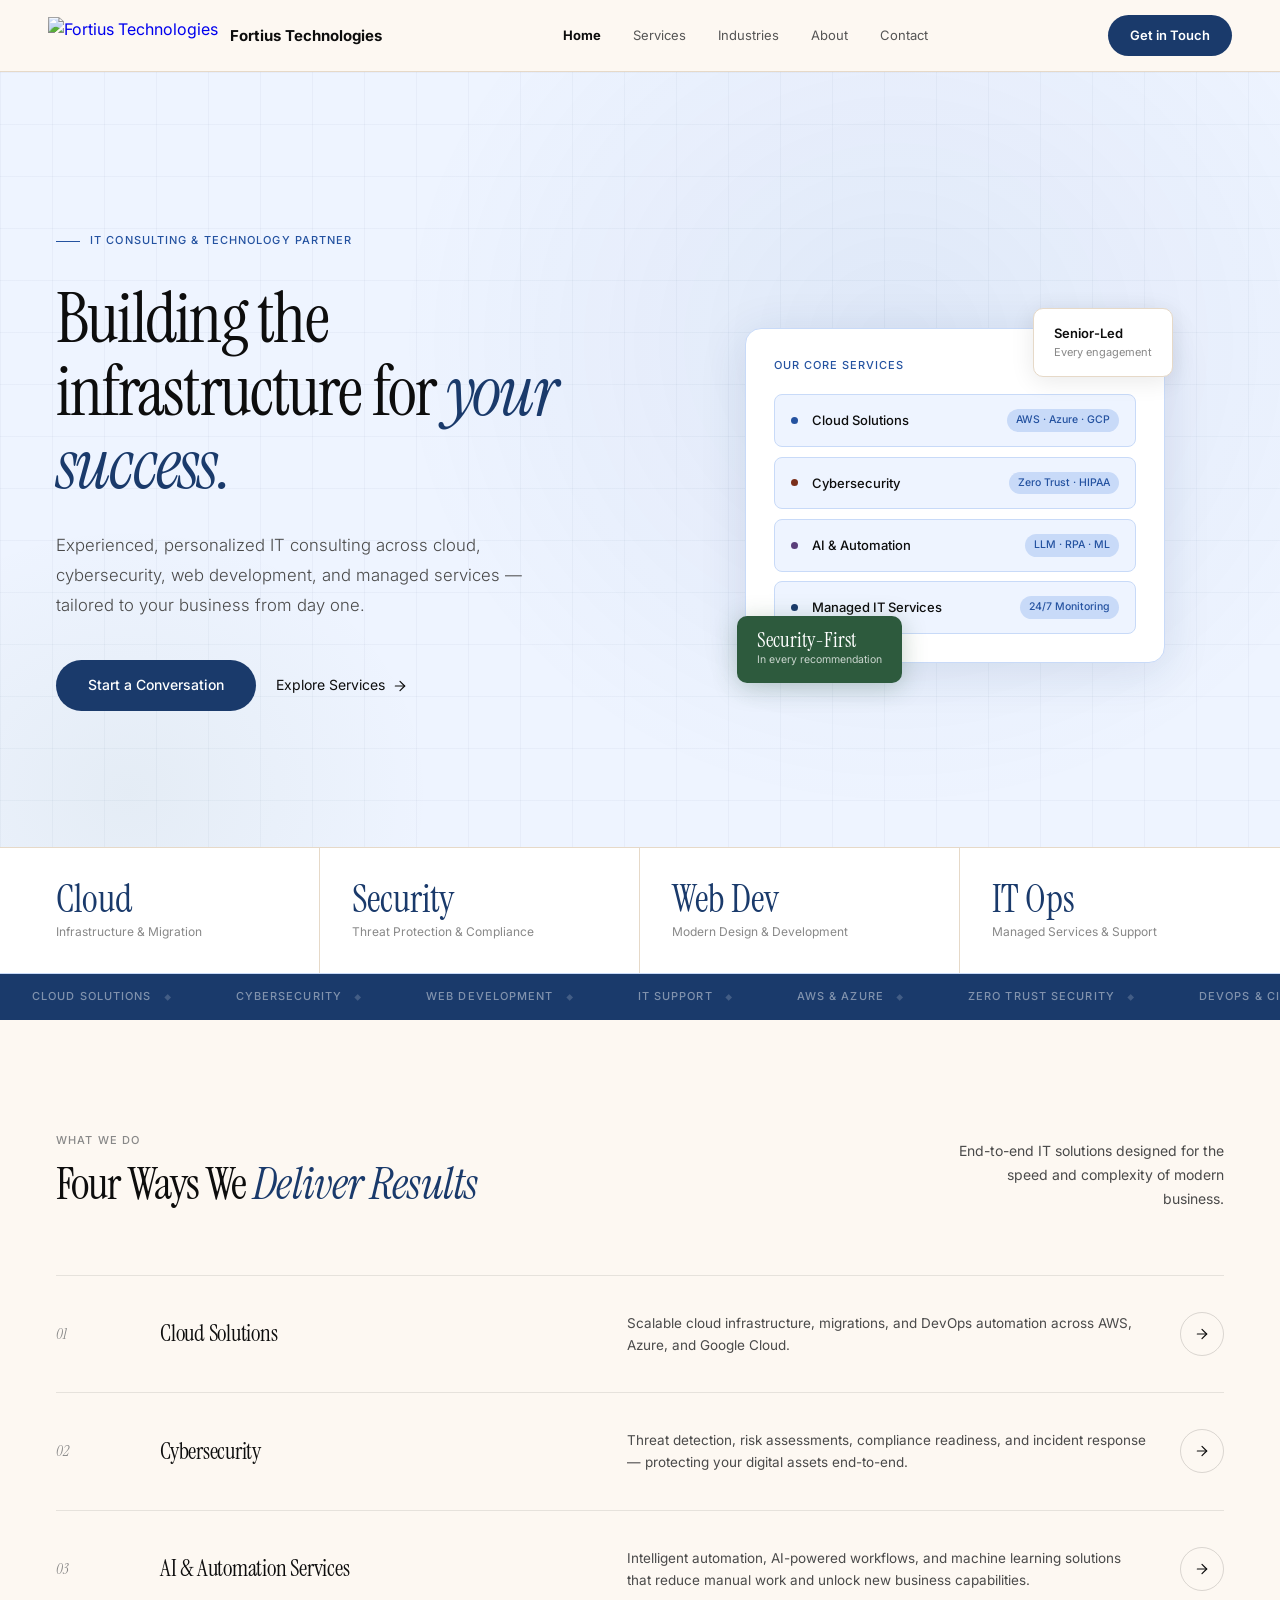
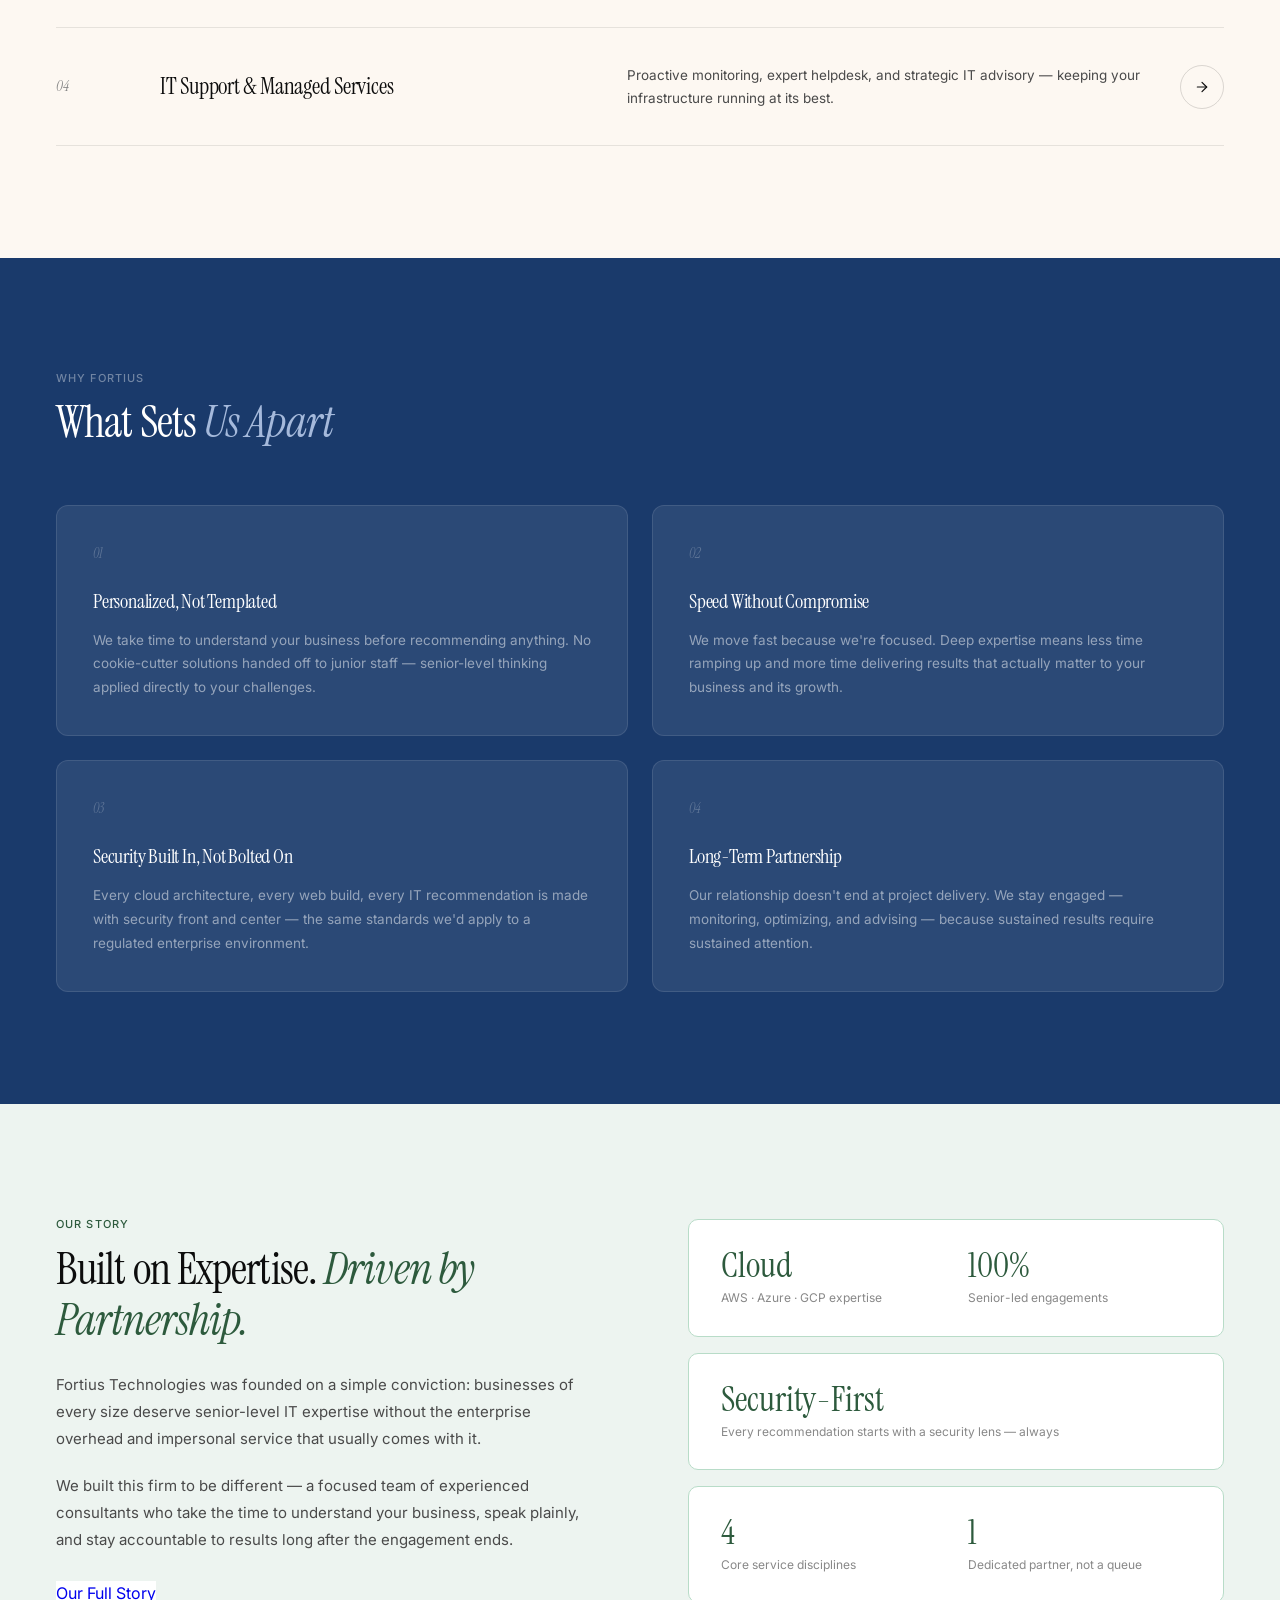
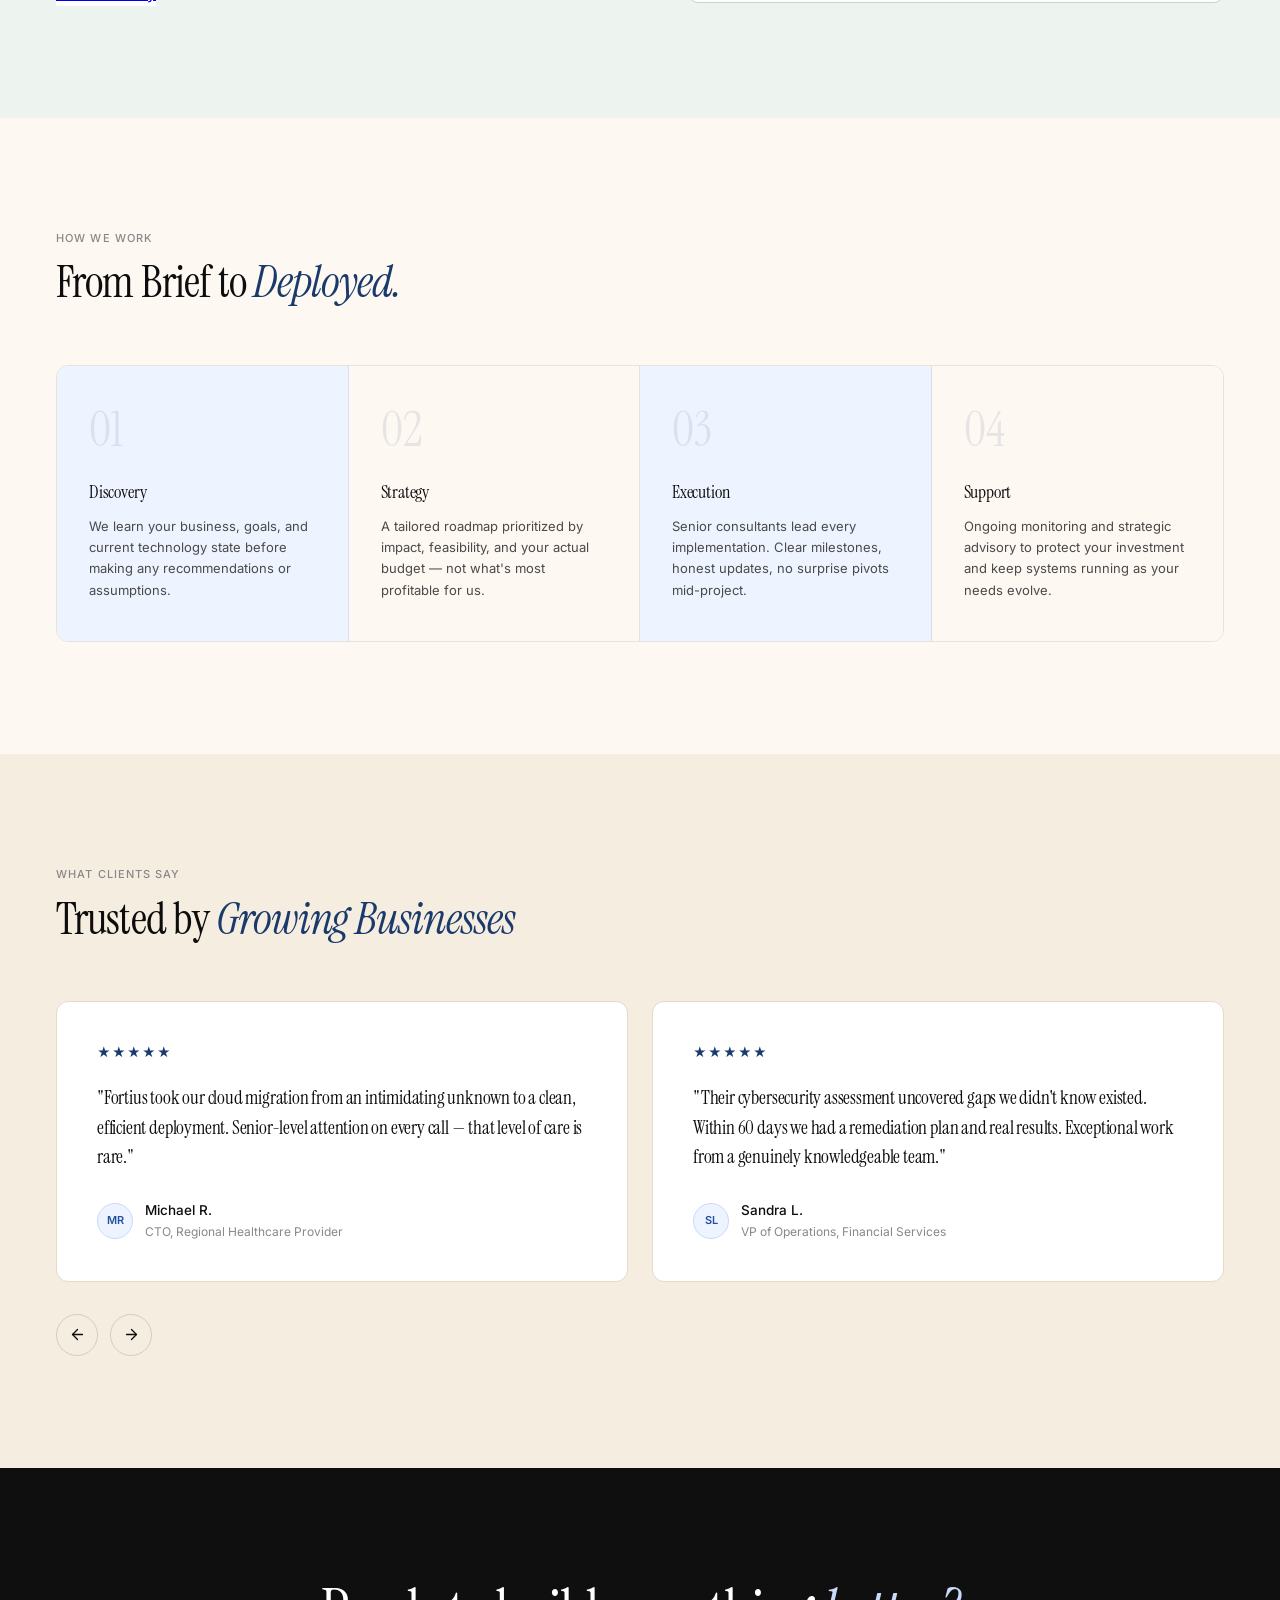
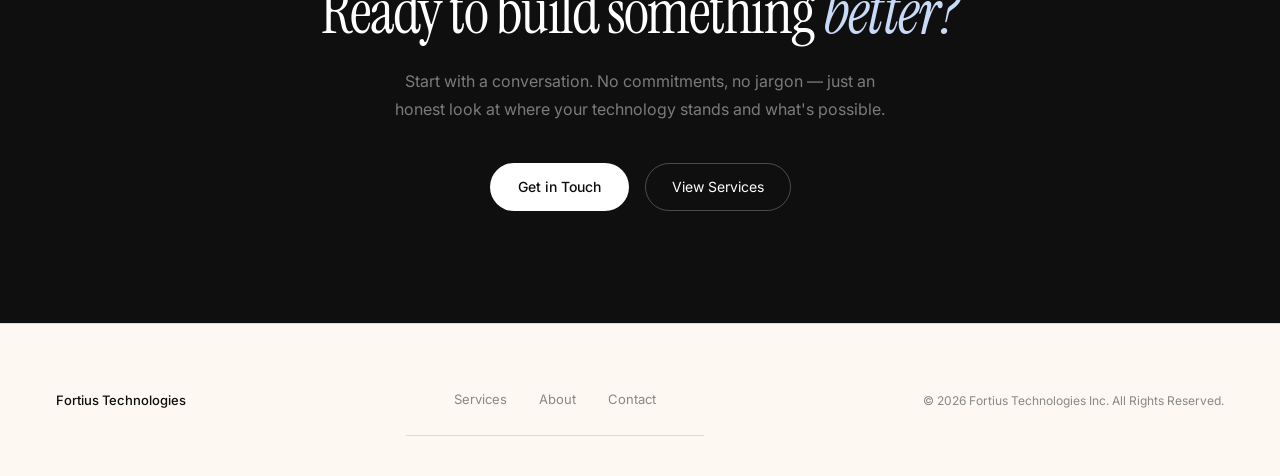
==== commit 44525fea: "Add files via upload" ====
--- a/index.html
+++ b/index.html
@@ -24,7 +24,7 @@
 /* NAV */
 nav{position:sticky;top:0;left:0;right:0;z-index:9999;height:72px;display:flex;align-items:center;justify-content:space-between;padding:0 48px;background:#fdf8f2;border-bottom:1.5px solid #e6d9c8;box-sizing:border-box;font-family:Inter,system-ui,sans-serif}
 .nav-logo{display:flex;align-items:center;gap:12px;text-decoration:none;flex-shrink:0}
-.nav-logo svg{display:block;flex-shrink:0}
+.nav-logo img{height:38px;width:auto;display:block;flex-shrink:0}
 .nav-logo-name{font-size:15px;font-weight:700;color:#0d0d0d;white-space:nowrap;font-family:Inter,system-ui,sans-serif}
 .nav-links{display:flex;align-items:center;gap:32px;flex-shrink:0}
 .nav-links a{font-size:13px;font-weight:400;color:#555;text-decoration:none;font-family:Inter,system-ui,sans-serif;transition:color .15s}
@@ -32,8 +32,6 @@
 .nav-actions{display:flex;align-items:center;flex-shrink:0}
 .btn-cta{font-size:13px;font-weight:600;color:#fff;background:#1a3a6b;text-decoration:none;padding:10px 22px;border-radius:100px;font-family:Inter,system-ui,sans-serif;white-space:nowrap;display:inline-block}
 .btn-cta:hover{background:#2452a0}
-.ham{display:none;flex-direction:column;gap:5px;cursor:pointer;background:none;border:none;padding:8px}
-.ham span{display:block;width:22px;height:2px;background:#0d0d0d;border-radius:2px}
 .mob-nav{display:none;position:sticky;top:72px;left:0;right:0;background:#fdf8f2;padding:20px 32px;border-bottom:1px solid #e6d9c8;flex-direction:column;gap:18px;z-index:9998}
 .mob-nav.open{display:flex}
 .mob-nav a{font-size:16px;color:#0d0d0d;text-decoration:none;font-family:Inter,system-ui,sans-serif}
@@ -210,37 +208,33 @@
 </head>
 <body>
 <nav>
-  <a class="nav-logo" href="/">
-    <svg width="32" height="32" viewBox="0 0 32 32" fill="none" xmlns="http://www.w3.org/2000/svg"><rect width="32" height="32" rx="6" fill="#1a3a6b"/><path d="M8 10h16M8 16h10M8 22h13" stroke="#fff" stroke-width="2.5" stroke-linecap="round"/></svg>
-    <span class="nav-logo-name">Fortius Technologies</span>
-  </a>
+  <a class="nav-logo" href="/" id="navLogo"><img src="https://www.fortius.cloud/logo.png" alt="Fortius Technologies" style="height:38px;width:auto;display:block"><span class="nav-logo-name">Fortius Technologies</span></a>
   <div class="nav-links">
-    <a href="/" style="color:#0d0d0d;font-weight:600">Home</a>
+    <a href="/" style="color:#0d0d0d;font-weight:700">Home</a>
     <a href="/services.html">Services</a>
     <a href="/industries.html">Industries</a>
     <a href="/about.html">About</a>
     <a href="/contact.html">Contact</a>
   </div>
-  <div class="nav-actions">
-    <a href="/contact.html" class="btn-cta">Get in Touch</a>
-  </div>
-  <button class="ham" id="ham" onclick="document.getElementById('mob').classList.toggle('open')"><span></span><span></span><span></span></button>
+  <div class="nav-actions"><a href="/contact.html" class="btn-cta">Get in Touch</a></div>
 </nav>
 <div class="mob-nav" id="mob">
-  <a href="/" style="color:#0d0d0d;font-weight:600">Home</a>
+  <a href="/" style="color:#1a3a6b;font-weight:700">Home</a>
   <a href="/services.html">Services</a>
   <a href="/industries.html">Industries</a>
   <a href="/about.html">About</a>
   <a href="/contact.html">Contact</a>
   <a href="/contact.html" class="btn-cta" style="width:fit-content">Get in Touch</a>
 </div>
-
-
-  <div class="nav-actions"><a href="/services.html" class="btn-ghost">Our Services</a><a href="/contact.html" class="btn-solid">Get in Touch</a></div>
-  <button class="ham" id="ham"><span></span><span></span><span></span></button>
-</nav>
-<div class="mob-nav" id="mob"><a href="/">Home</a><a href="/services.html">Services</a><a href="/about.html">About</a><a href="/contact.html">Contact</a><a href="/contact.html" class="btn-solid" style="width:fit-content;padding:11px 24px">Get in Touch</a></div>
-
+<script>
+// On mobile, logo tap toggles the mobile menu; on desktop it navigates home
+document.getElementById('navLogo').addEventListener('click', function(e) {
+  if (window.innerWidth <= 900) {
+    e.preventDefault();
+    document.getElementById('mob').classList.toggle('open');
+  }
+});
+</script>
 <div class="hero-wrap">
   <div class="hero">
     <div class="hero-left">
@@ -299,11 +293,5 @@
 <section class="cta-section"><div class="cta-inner"><h2>Ready to build something <em>better?</em></h2><p>Start with a conversation. No commitments, no jargon — just an honest look at where your technology stands and what's possible.</p><div class="cta-btns"><a href="/contact.html" class="btn-white">Get in Touch</a><a href="/services.html" class="btn-woutline">View Services</a></div></div></section>
 
 <footer><a class="ft-logo" href="/"><img src="https://www.fortius.cloud/logo.png" alt="Fortius" onerror="this.style.display='none'"><span>Fortius Technologies</span></a><nav class="ft-links"><a href="/services.html">Services</a><a href="/about.html">About</a><a href="/contact.html">Contact</a></nav><span class="ft-copy">© 2026 Fortius Technologies Inc. All Rights Reserved.</span></footer>
-<script>
-document.getElementById('ham').addEventListener('click',()=>document.getElementById('mob').classList.toggle('open'));
-let cur=0;const track=document.getElementById('tt');const cards=track.querySelectorAll('.test-card');
-function slide(d){const mob=window.innerWidth<=960;const max=mob?cards.length-1:cards.length-2;cur=Math.max(0,Math.min(cur+d,max));track.style.transform=`translateX(-${cur*(cards[0].offsetWidth+24)}px)`}
-document.getElementById('tPrev').addEventListener('click',()=>slide(-1));document.getElementById('tNext').addEventListener('click',()=>slide(1));
-</script>
 </body>
 </html>
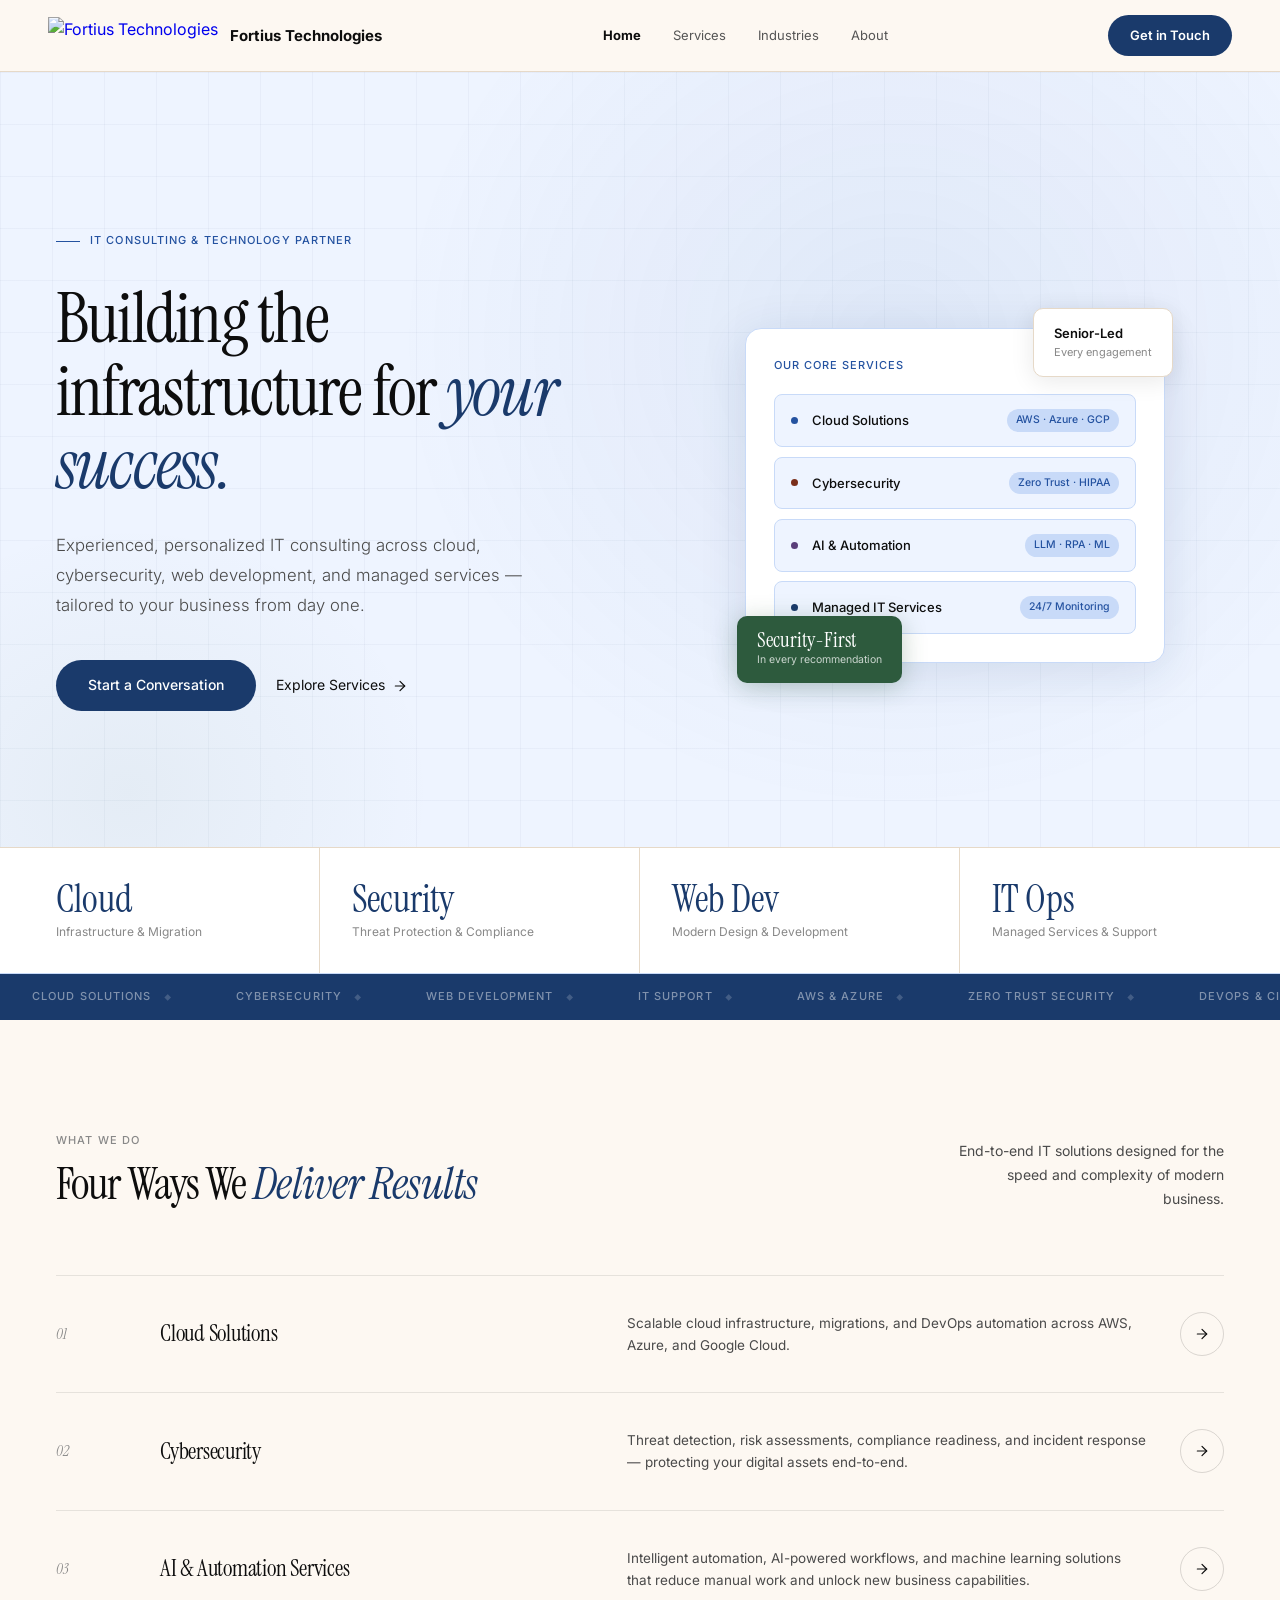
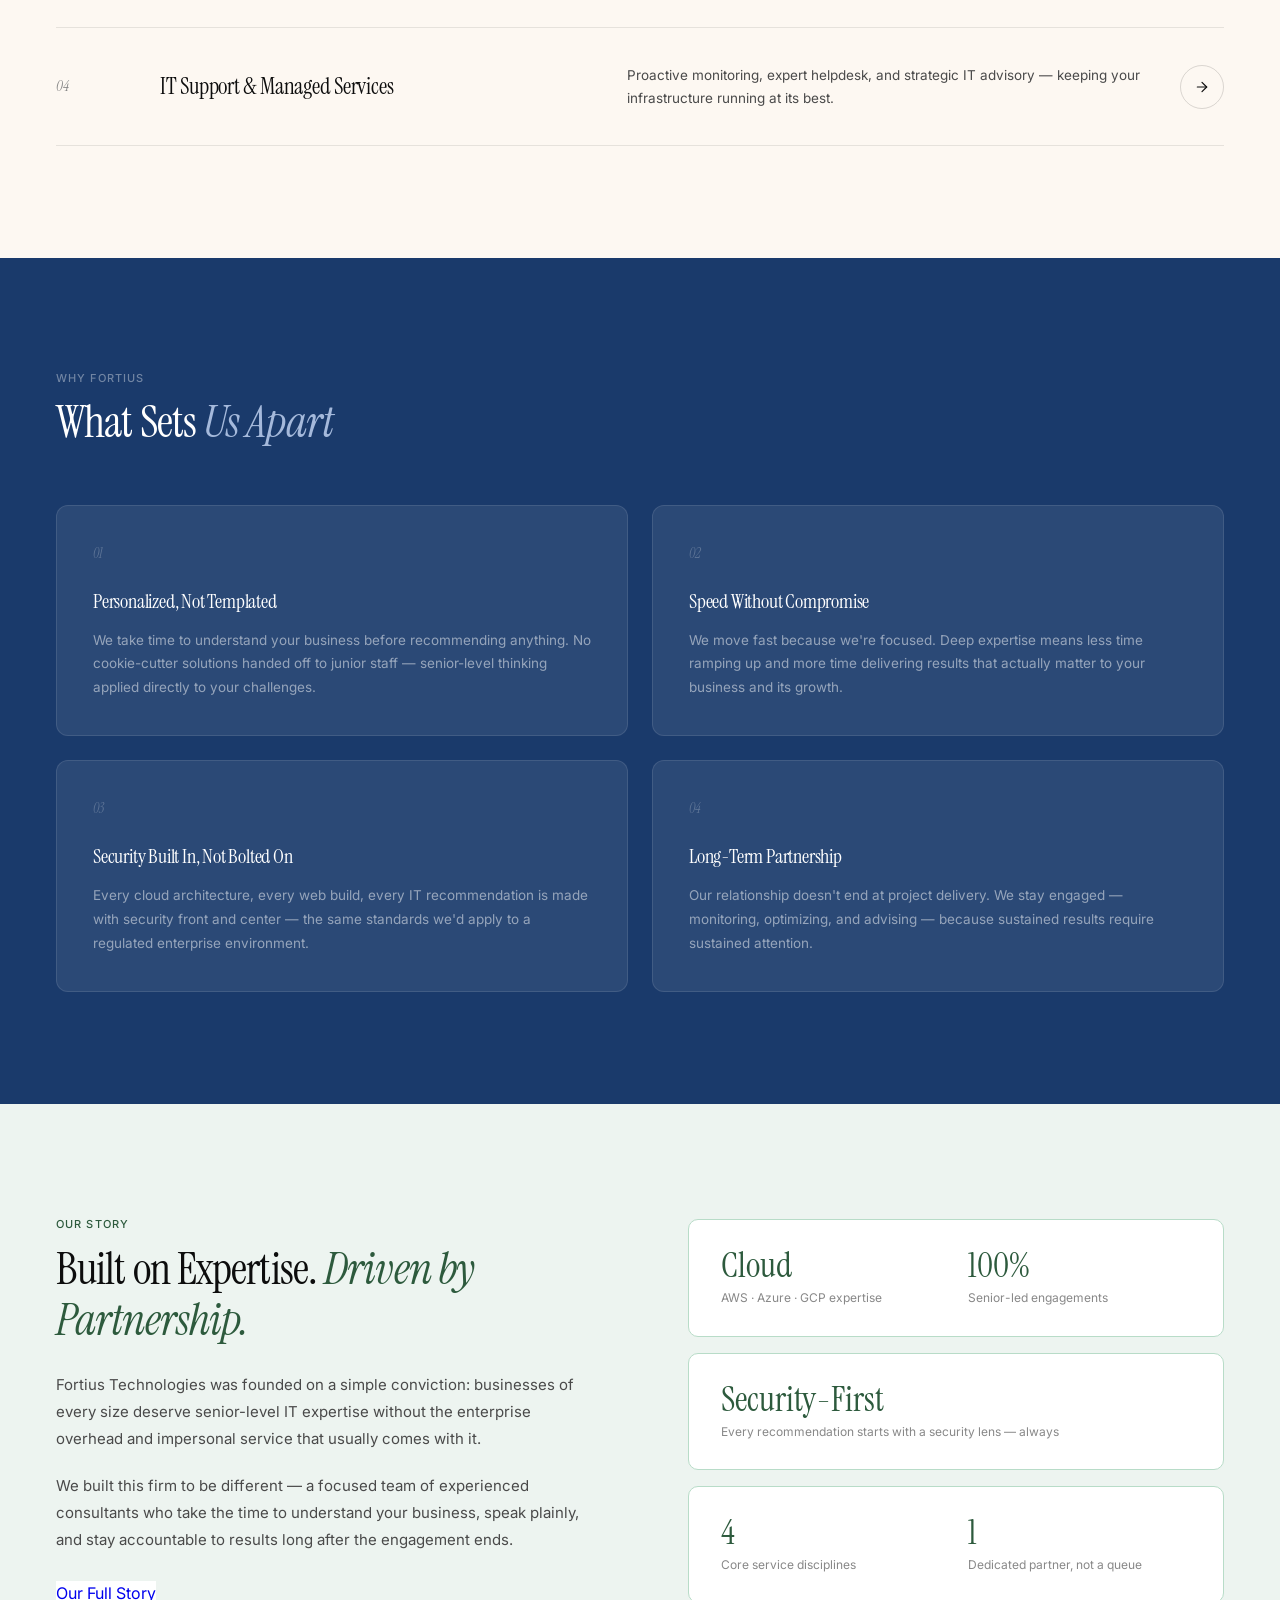
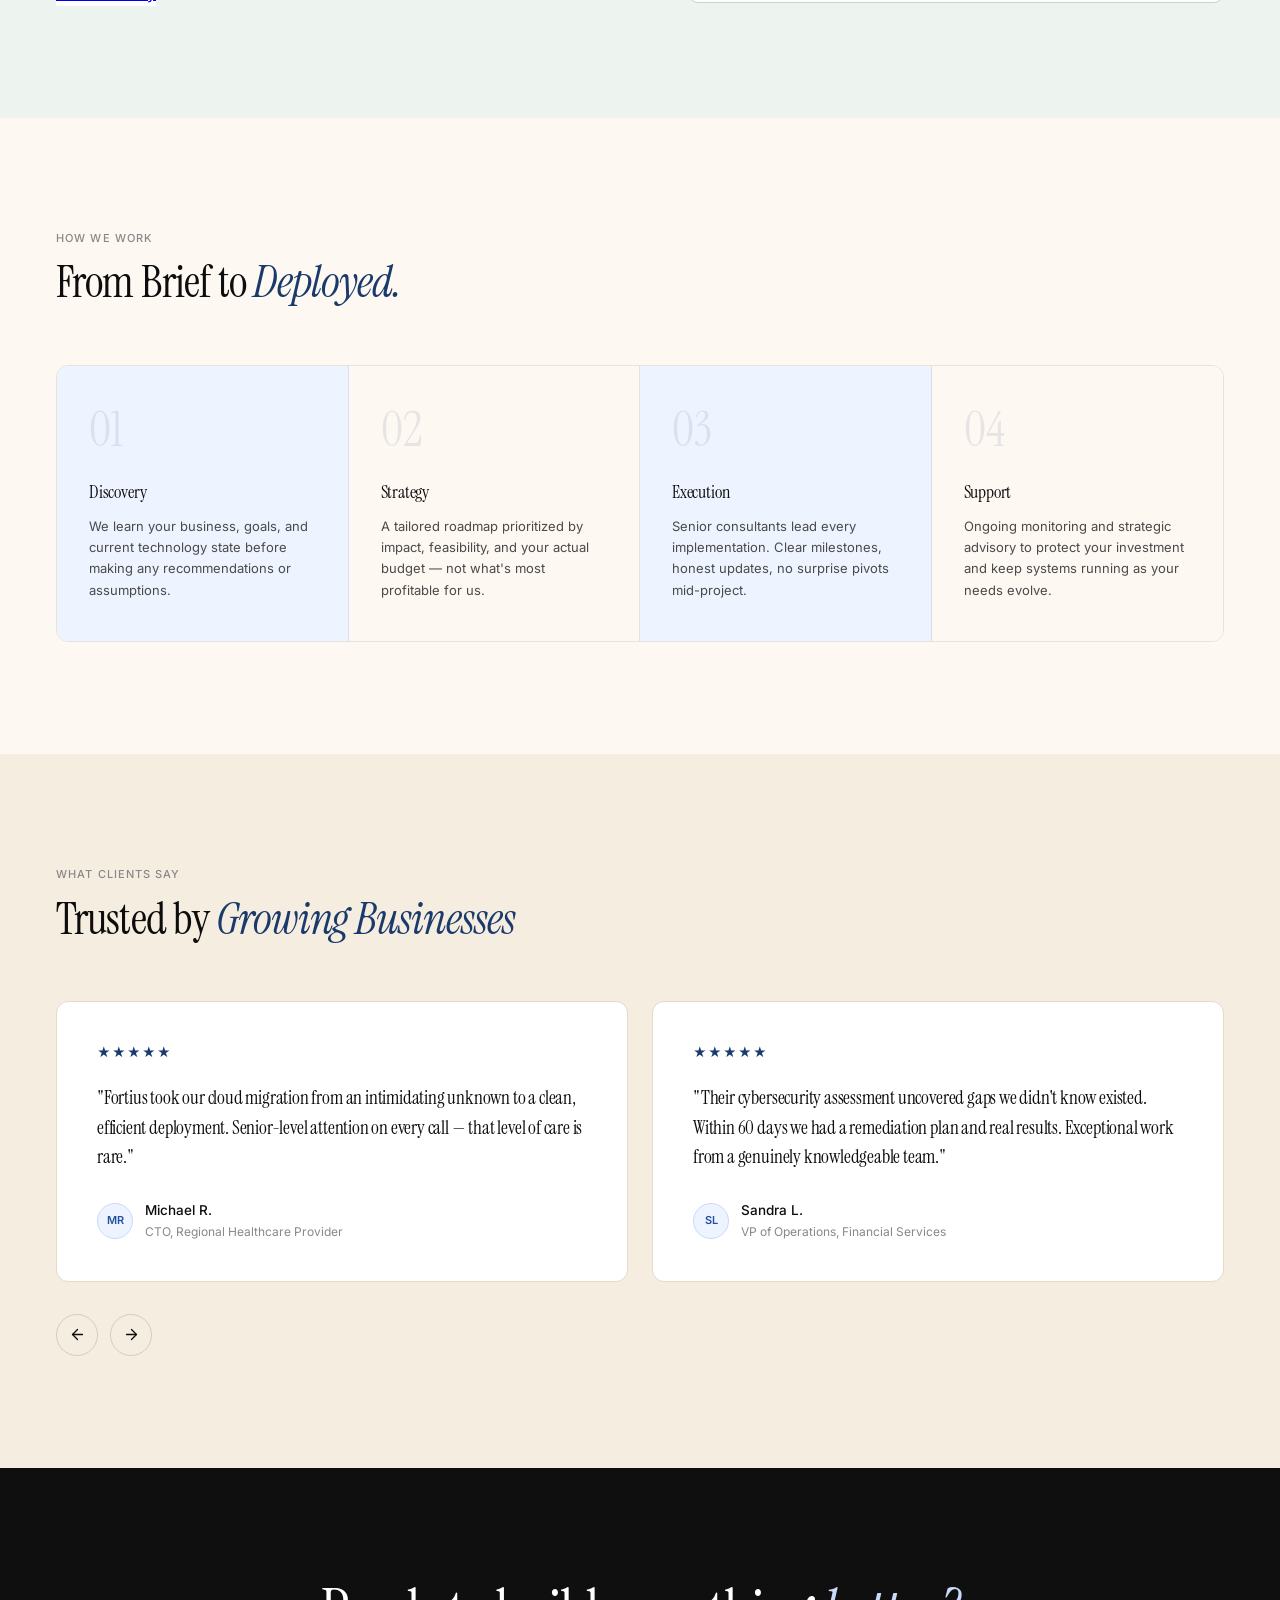
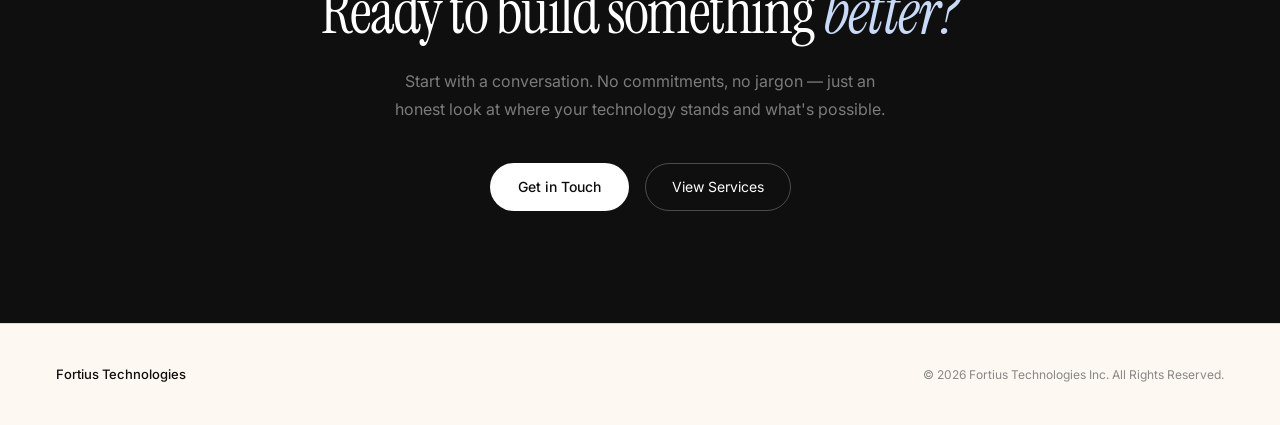
==== commit f6636552: "Add files via upload" ====
--- a/index.html
+++ b/index.html
@@ -214,7 +214,6 @@
     <a href="/services.html">Services</a>
     <a href="/industries.html">Industries</a>
     <a href="/about.html">About</a>
-    <a href="/contact.html">Contact</a>
   </div>
   <div class="nav-actions"><a href="/contact.html" class="btn-cta">Get in Touch</a></div>
 </nav>
@@ -223,7 +222,6 @@
   <a href="/services.html">Services</a>
   <a href="/industries.html">Industries</a>
   <a href="/about.html">About</a>
-  <a href="/contact.html">Contact</a>
   <a href="/contact.html" class="btn-cta" style="width:fit-content">Get in Touch</a>
 </div>
 <script>
@@ -292,6 +290,6 @@
 
 <section class="cta-section"><div class="cta-inner"><h2>Ready to build something <em>better?</em></h2><p>Start with a conversation. No commitments, no jargon — just an honest look at where your technology stands and what's possible.</p><div class="cta-btns"><a href="/contact.html" class="btn-white">Get in Touch</a><a href="/services.html" class="btn-woutline">View Services</a></div></div></section>
 
-<footer><a class="ft-logo" href="/"><img src="https://www.fortius.cloud/logo.png" alt="Fortius" onerror="this.style.display='none'"><span>Fortius Technologies</span></a><nav class="ft-links"><a href="/services.html">Services</a><a href="/about.html">About</a><a href="/contact.html">Contact</a></nav><span class="ft-copy">© 2026 Fortius Technologies Inc. All Rights Reserved.</span></footer>
+<footer><a class="ft-logo" href="/"><img src="https://www.fortius.cloud/logo.png" alt="Fortius" onerror="this.style.display='none'"><span>Fortius Technologies</span></a><span class="ft-copy">© 2026 Fortius Technologies Inc. All Rights Reserved.</span></footer>
 </body>
 </html>
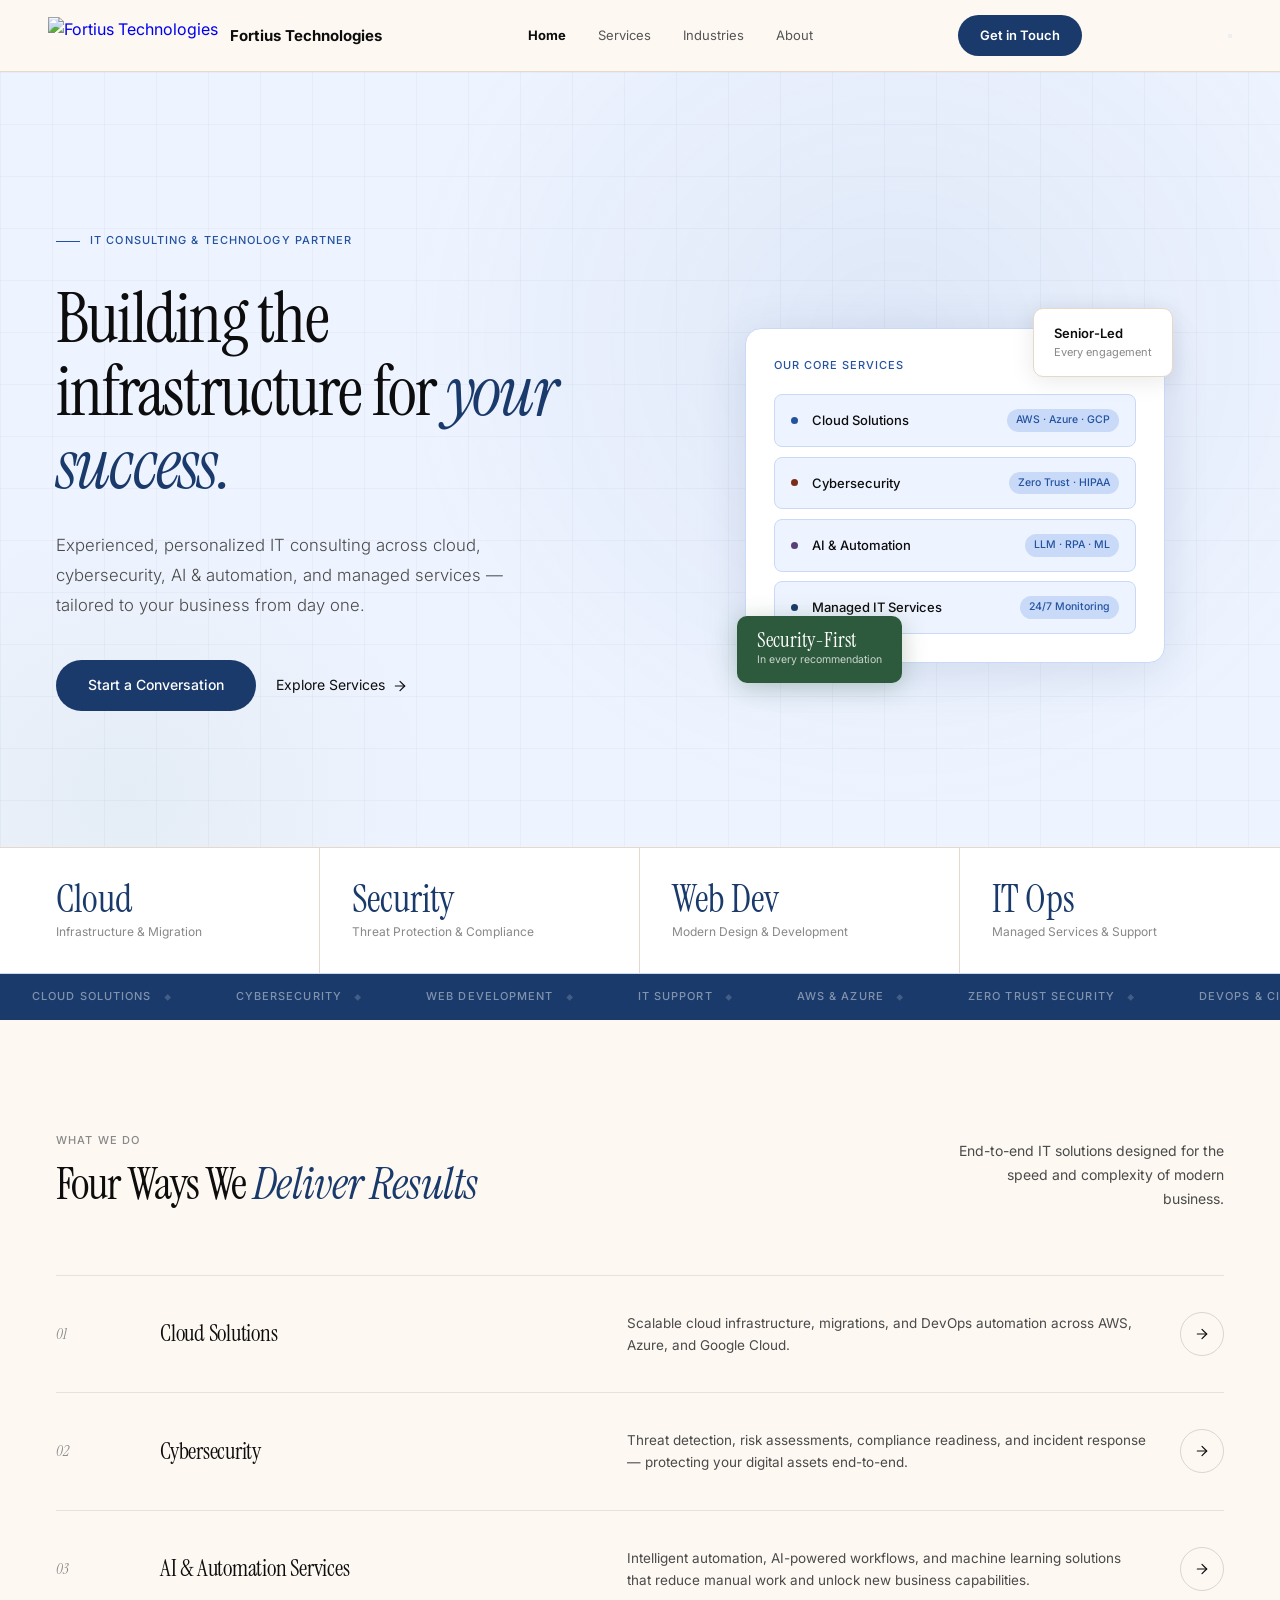
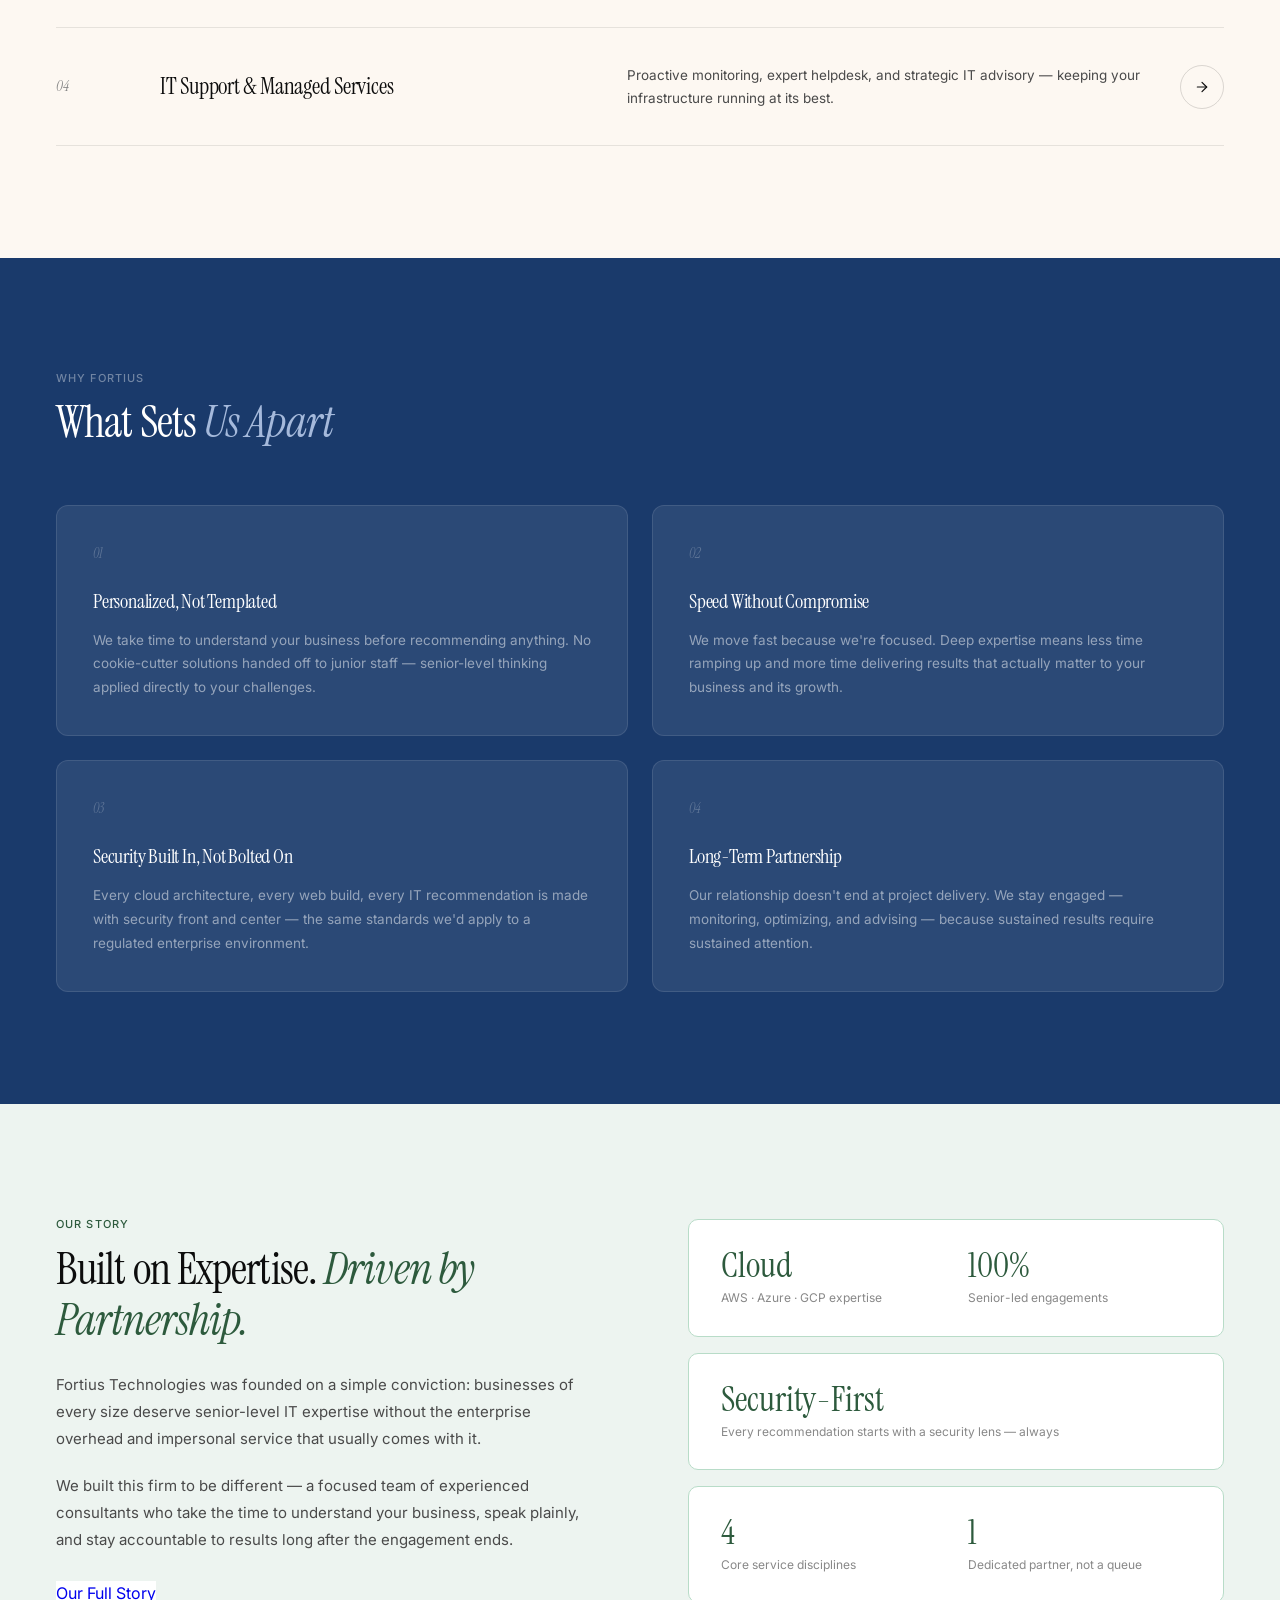
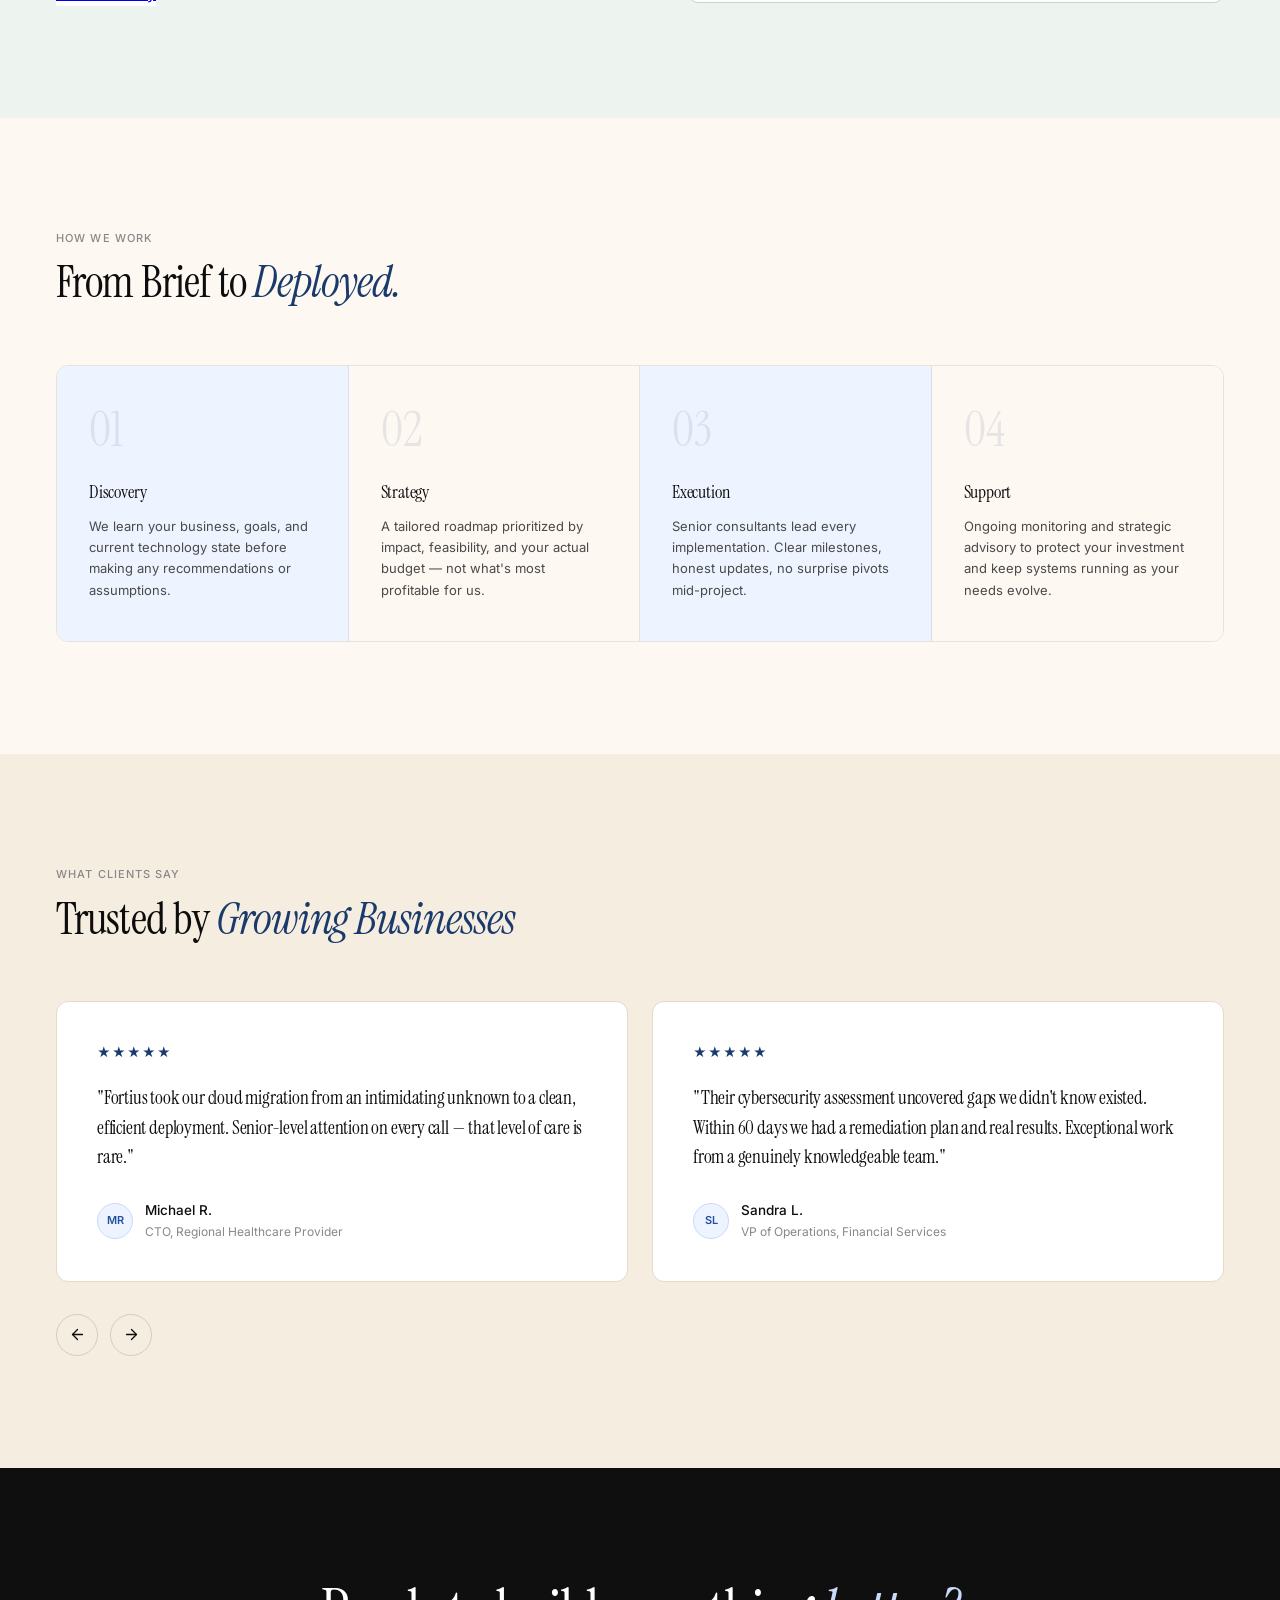
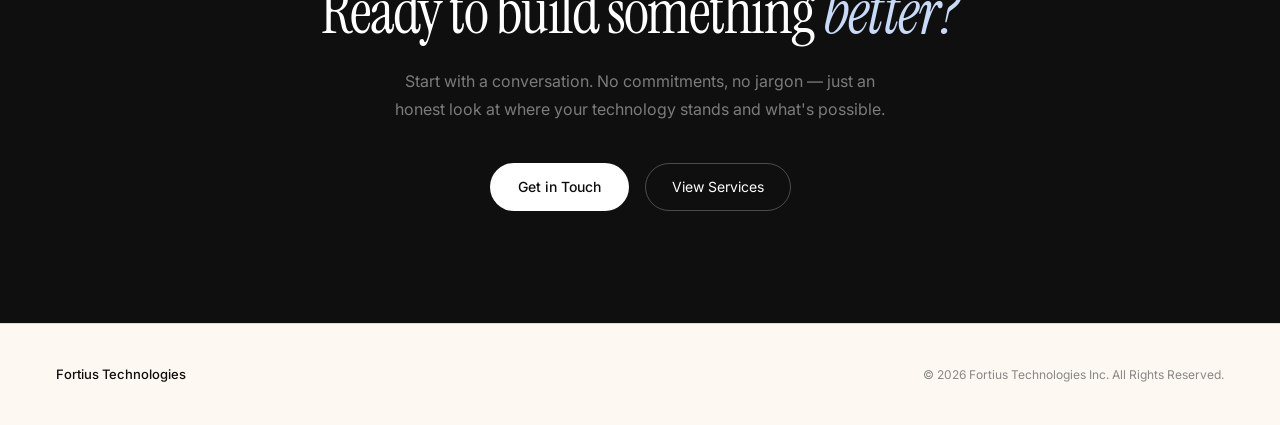
==== commit e8061268: "Refactor mobile navigation and update styles Updated mobile navigation and adjusted padding for vari" ====
--- a/index.html
+++ b/index.html
@@ -182,33 +182,53 @@
 .ft-copy{font-size:12px;color:var(--ink3)}
 
 @media(max-width:960px){
-  .hero{padding:calc(72px + 3rem) 1.5rem 0;grid-template-columns:1fr;gap:2.5rem}
-  .hero-left{padding-bottom:0}
+  nav{padding:0 20px}
+  .nav-links,.nav-actions{display:none}
+  .burger{display:flex}
+  .hero{padding:calc(72px + 2rem) 1.25rem 0;grid-template-columns:1fr}
+  .hero-left{padding-bottom:2.5rem}
   .hero-right{display:none}
+  .hero h1{font-size:2.6rem}
+  .hero-lead{font-size:.95rem}
+  .hero-btns{flex-direction:column;align-items:flex-start;gap:.875rem}
+  .hero-primary,.hero-secondary{font-size:14px}
   .stats-bar{grid-template-columns:1fr 1fr;margin:0}
+  .stat{padding:1.5rem 1rem}
   .stat:nth-child(2){border-right:none}
   .stat:nth-child(3){border-top:1px solid var(--cream3)}
   .stat:nth-child(4){border-top:1px solid var(--cream3)}
-  .services-section,.process-section,.test-section,.cta-section{padding:5rem 1.5rem}
-  .why-section,.story-section{padding:5rem 1.5rem}
-  .svc-row{grid-template-columns:48px 1fr;gap:.875rem}
+  .stat-val{font-size:1.8rem}
+  .services-section{padding:3.5rem 1.25rem}
+  .s-header{flex-direction:column;align-items:flex-start;gap:1rem;margin-bottom:2rem}
+  .s-note{text-align:left;max-width:100%}
+  .svc-row{grid-template-columns:44px 1fr;gap:.75rem;padding:1.5rem 0}
   .svc-d,.svc-arr{display:none}
-  .why-grid{grid-template-columns:1fr}
-  .story-inner{grid-template-columns:1fr;gap:3rem}
+  .svc-nm{font-size:1.1rem}
+  .why-section{padding:3.5rem 1.25rem}
+  .why-grid{grid-template-columns:1fr;gap:1rem}
+  .story-section{padding:3.5rem 1.25rem}
+  .story-inner{grid-template-columns:1fr;gap:2rem}
+  .story-card-wide{grid-template-columns:1fr 1fr}
+  .process-section{padding:3.5rem 1.25rem}
   .process-grid{grid-template-columns:1fr 1fr}
   .proc-item:nth-child(2){border-right:none}
   .proc-item:nth-child(3){border-top:1px solid rgba(0,0,0,.09)}
   .proc-item:nth-child(4){border-top:1px solid rgba(0,0,0,.09);border-right:none}
-  .test-card{flex:0 0 100%}
-  .s-header{flex-direction:column;align-items:flex-start}
-  .s-note{text-align:left;max-width:100%}
-  footer{padding:2rem 1.5rem;flex-direction:column;align-items:flex-start}
+  .proc-item{padding:1.75rem 1.25rem}
+  .test-section{padding:3.5rem 1.25rem}
+  .test-card{flex:0 0 100%;padding:1.75rem}
+  .t-quote{font-size:1rem}
+  .cta-section{padding:3.5rem 1.25rem}
+  .cta-inner h2{font-size:2rem}
+  .cta-btns{flex-direction:column;align-items:center;gap:.75rem}
+  .btn-white,.btn-woutline{width:100%;text-align:center;padding:14px}
+  footer{padding:1.5rem 1.25rem;flex-direction:column;align-items:flex-start;gap:1rem}
 }
 </style>
 </head>
 <body>
 <nav>
-  <a class="nav-logo" href="/" id="navLogo"><img src="https://www.fortius.cloud/logo.png" alt="Fortius Technologies" style="height:38px;width:auto;display:block"><span class="nav-logo-name">Fortius Technologies</span></a>
+  <a class="nav-logo" href="/"><img src="https://www.fortius.cloud/logo.png" alt="Fortius Technologies"><span class="nav-logo-name">Fortius Technologies</span></a>
   <div class="nav-links">
     <a href="/" style="color:#0d0d0d;font-weight:700">Home</a>
     <a href="/services.html">Services</a>
@@ -216,29 +236,35 @@
     <a href="/about.html">About</a>
   </div>
   <div class="nav-actions"><a href="/contact.html" class="btn-cta">Get in Touch</a></div>
+  <button class="burger" id="burger" aria-label="Menu">
+    <span></span><span></span><span></span>
+  </button>
 </nav>
-<div class="mob-nav" id="mob">
-  <a href="/" style="color:#1a3a6b;font-weight:700">Home</a>
-  <a href="/services.html">Services</a>
-  <a href="/industries.html">Industries</a>
-  <a href="/about.html">About</a>
-  <a href="/contact.html" class="btn-cta" style="width:fit-content">Get in Touch</a>
+<div class="mob-nav" id="mobNav">
+  <a href="/" class="mob-link" style="color:#1a3a6b">Home</a>
+  <a href="/services.html" class="mob-link">Services</a>
+  <a href="/industries.html" class="mob-link">Industries</a>
+  <a href="/about.html" class="mob-link">About</a>
+  <a href="/contact.html" class="mob-cta">Get in Touch</a>
 </div>
 <script>
-// On mobile, logo tap toggles the mobile menu; on desktop it navigates home
-document.getElementById('navLogo').addEventListener('click', function(e) {
-  if (window.innerWidth <= 900) {
-    e.preventDefault();
-    document.getElementById('mob').classList.toggle('open');
-  }
-});
+(function(){
+  var btn = document.getElementById('burger');
+  var menu = document.getElementById('mobNav');
+  btn.addEventListener('click', function(){
+    var open = menu.classList.toggle('open');
+    btn.children[0].style.transform = open ? 'rotate(45deg) translate(5px,5px)' : '';
+    btn.children[1].style.opacity = open ? '0' : '1';
+    btn.children[2].style.transform = open ? 'rotate(-45deg) translate(5px,-5px)' : '';
+  });
+})();
 </script>
 <div class="hero-wrap">
   <div class="hero">
     <div class="hero-left">
       <div class="hero-tag"><span class="hero-tag-line"></span>IT Consulting & Technology Partner</div>
       <h1>Building the infrastructure for <em>your success.</em></h1>
-      <p class="hero-lead">Experienced, personalized IT consulting across cloud, cybersecurity, web development, and managed services — tailored to your business from day one.</p>
+      <p class="hero-lead">Experienced, personalized IT consulting across cloud, cybersecurity, AI & automation, and managed services — tailored to your business from day one.</p>
       <div class="hero-btns">
         <a href="/contact.html" class="hero-primary">Start a Conversation</a>
         <a href="/services.html" class="hero-secondary">Explore Services <svg viewBox="0 0 24 24"><path d="M5 12h14"/><path d="m12 5 7 7-7 7"/></svg></a>
